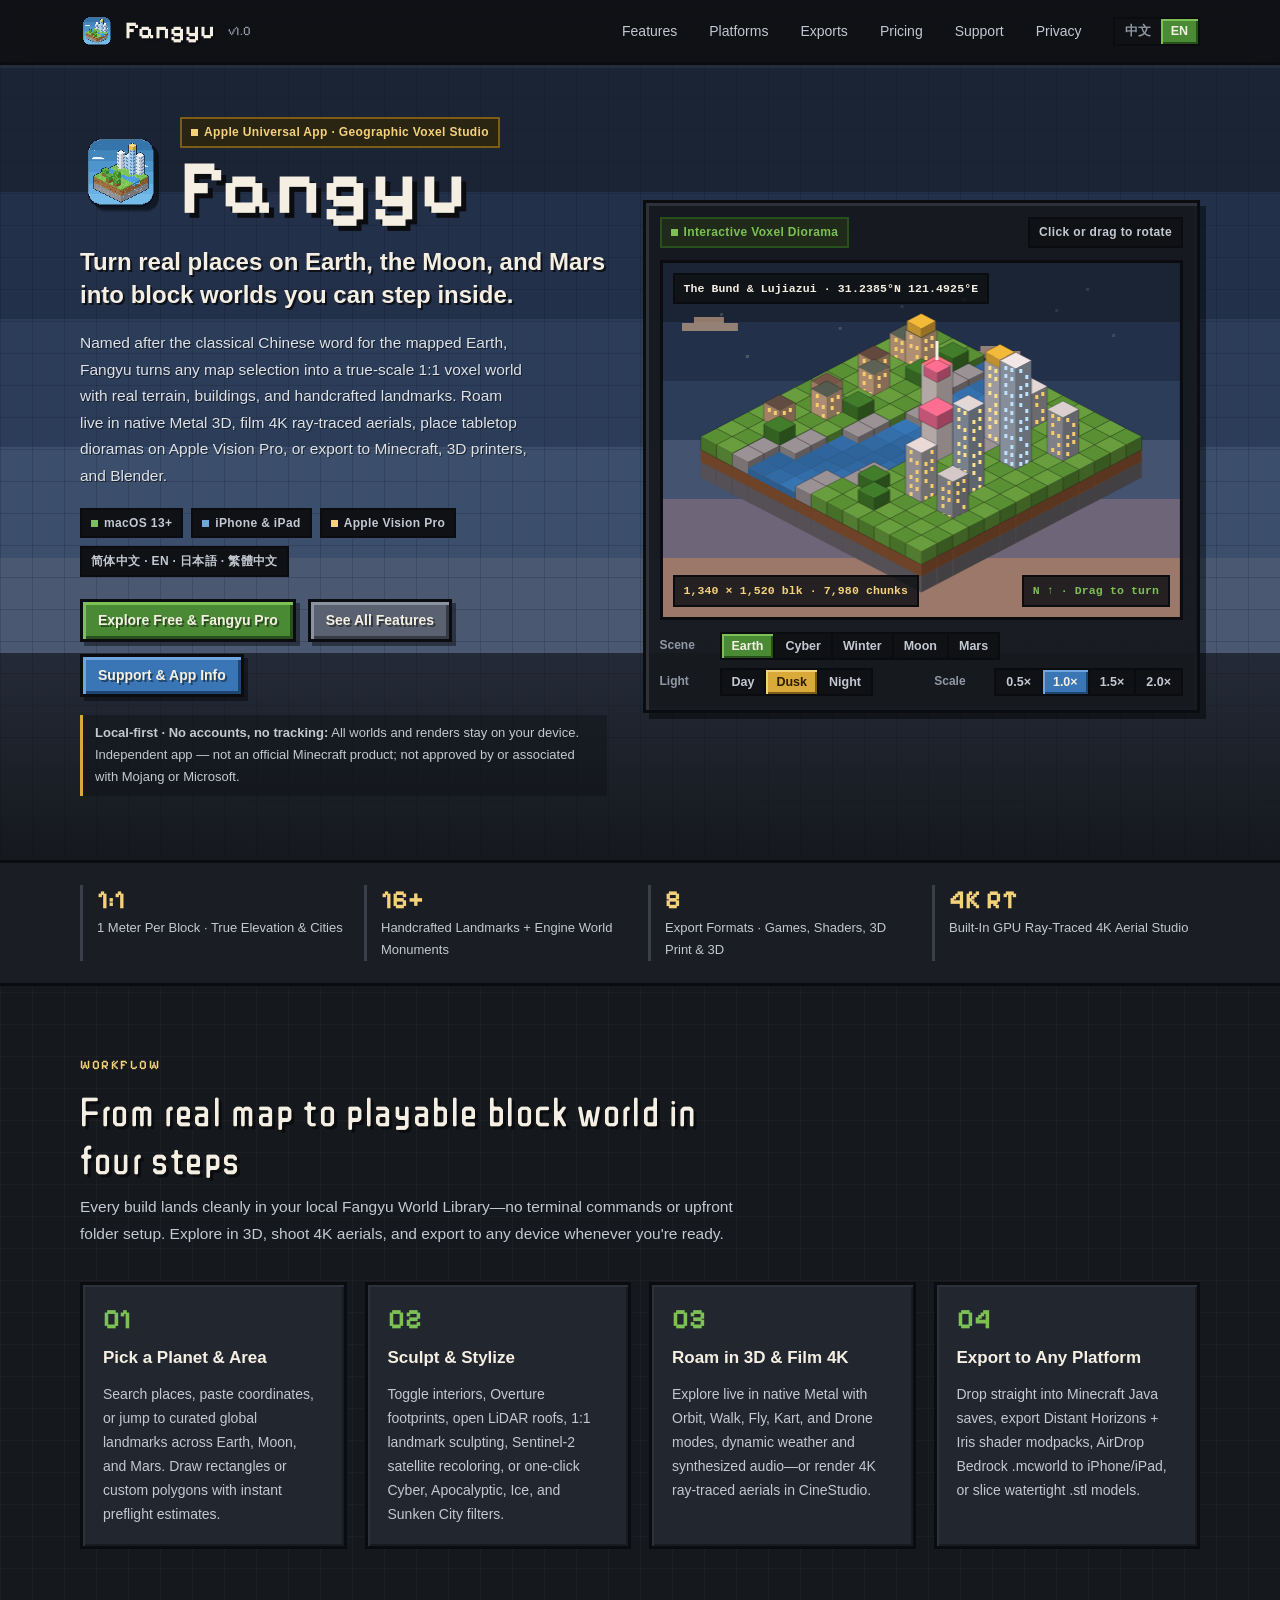
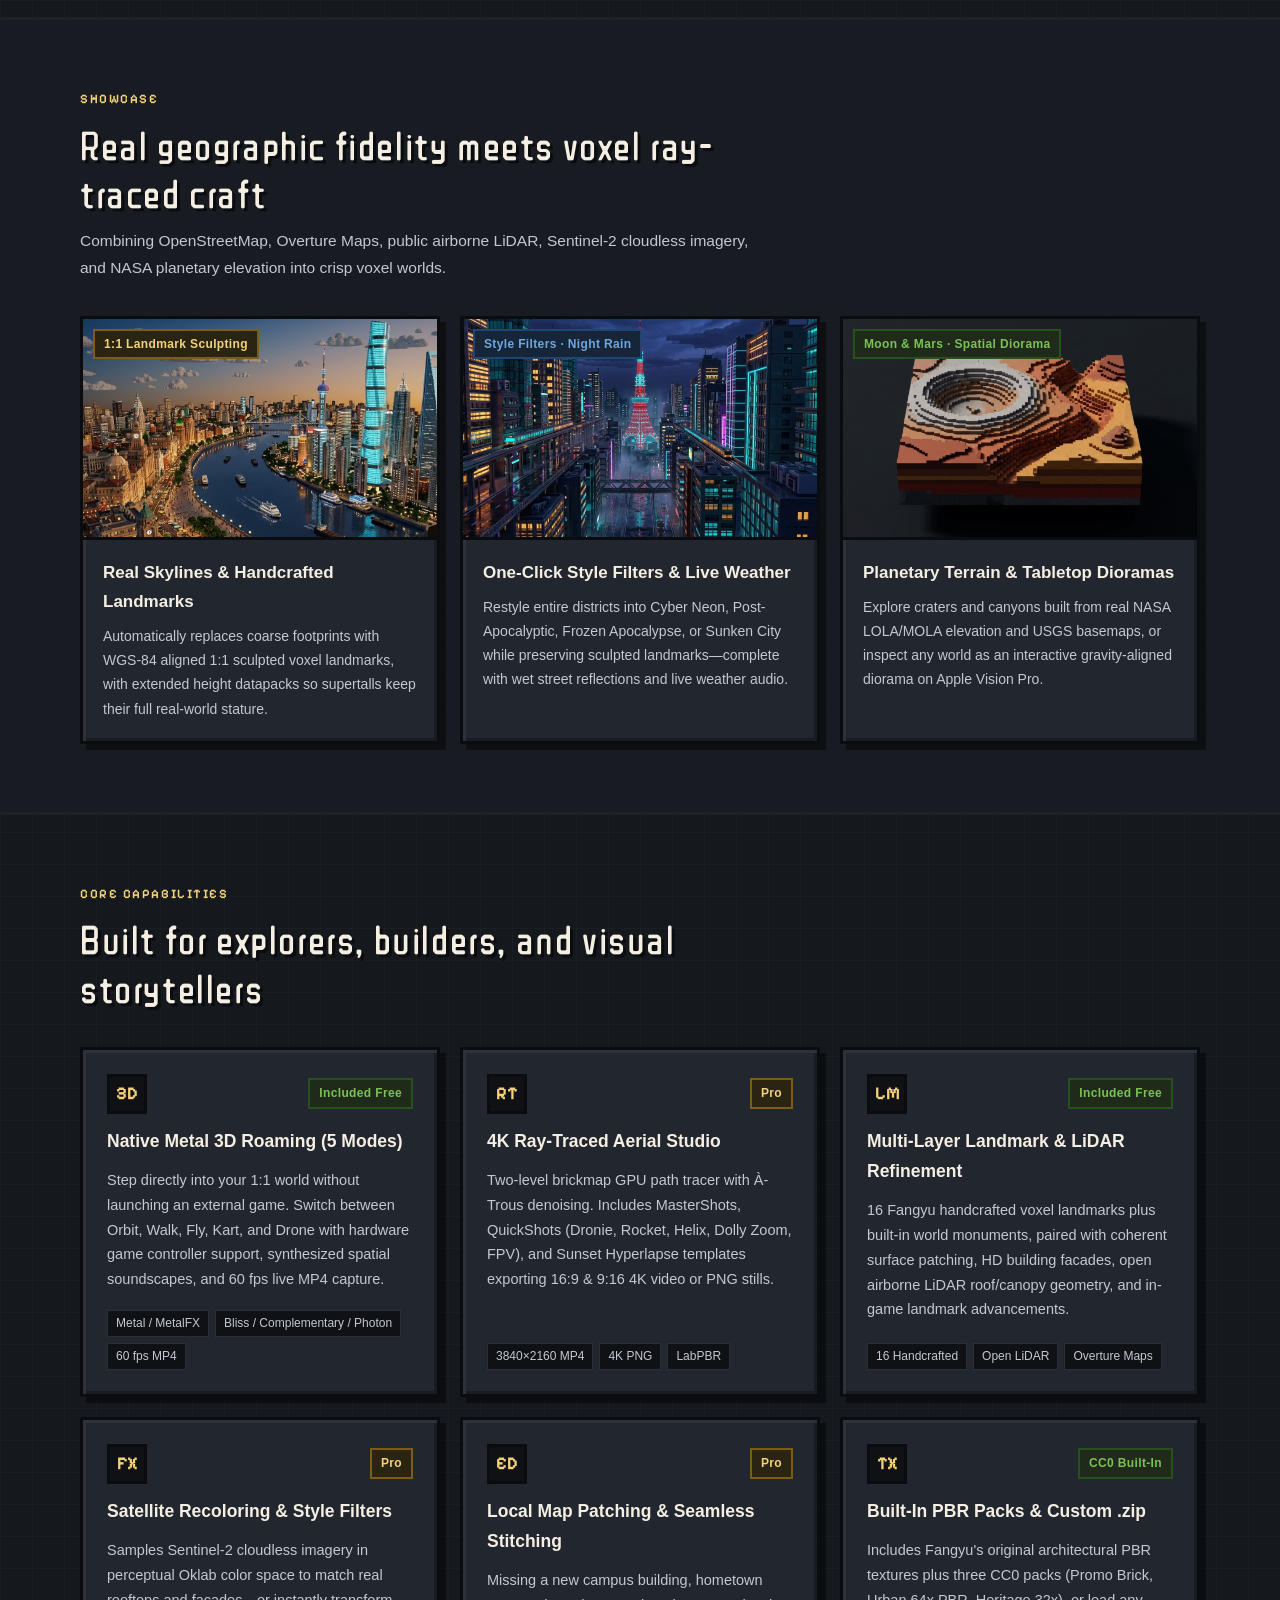
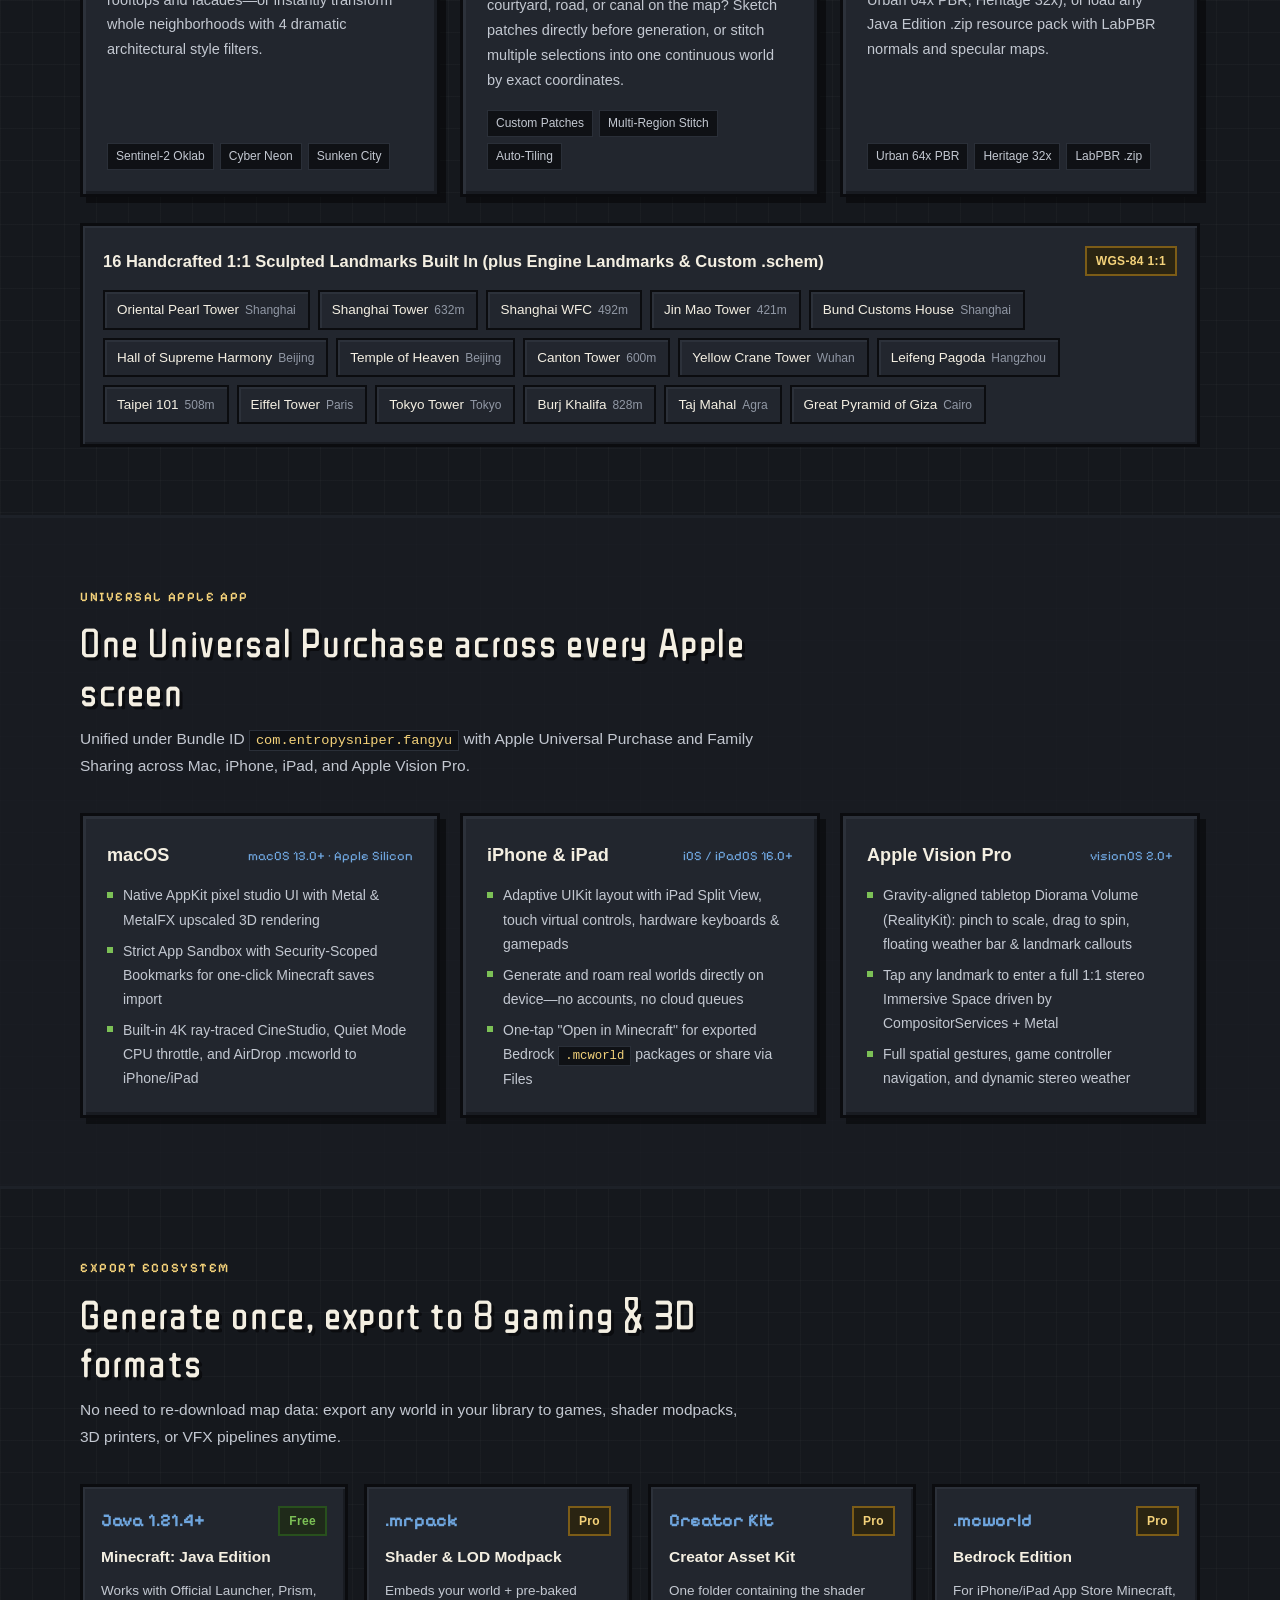
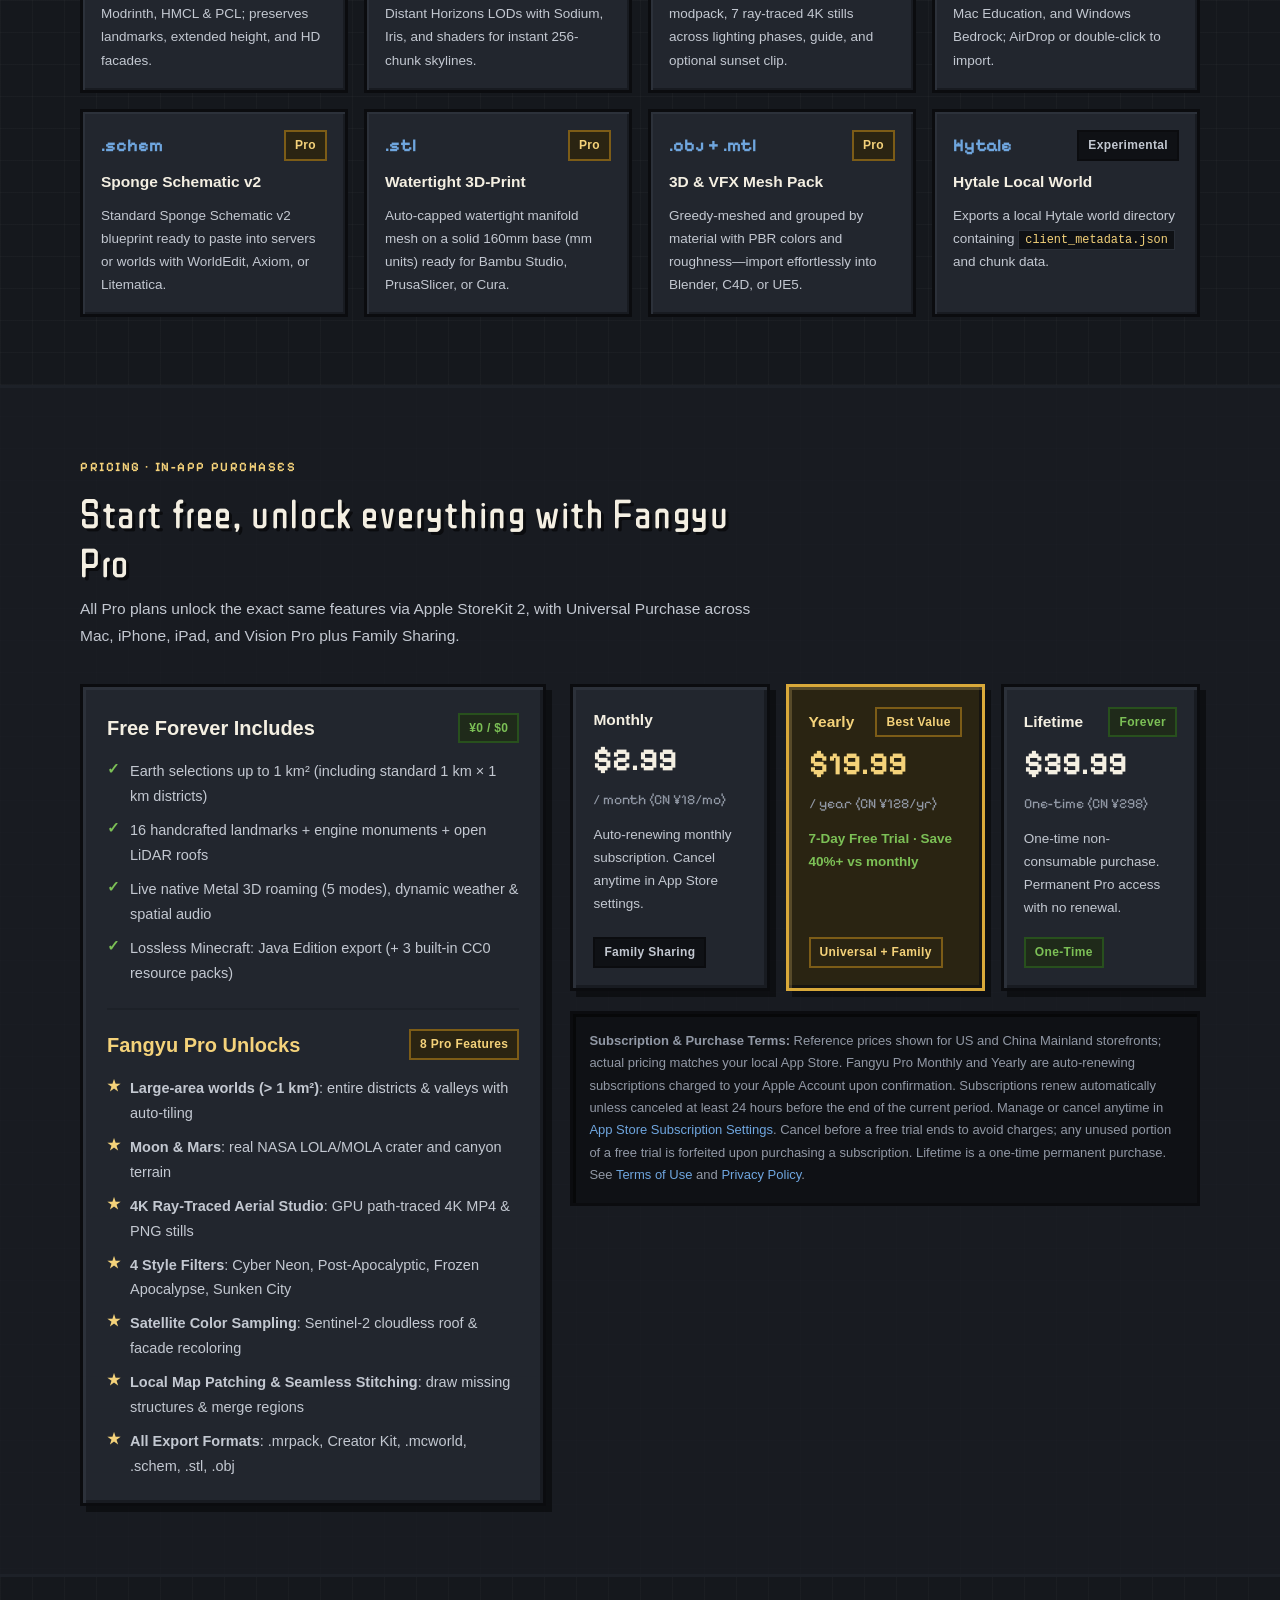
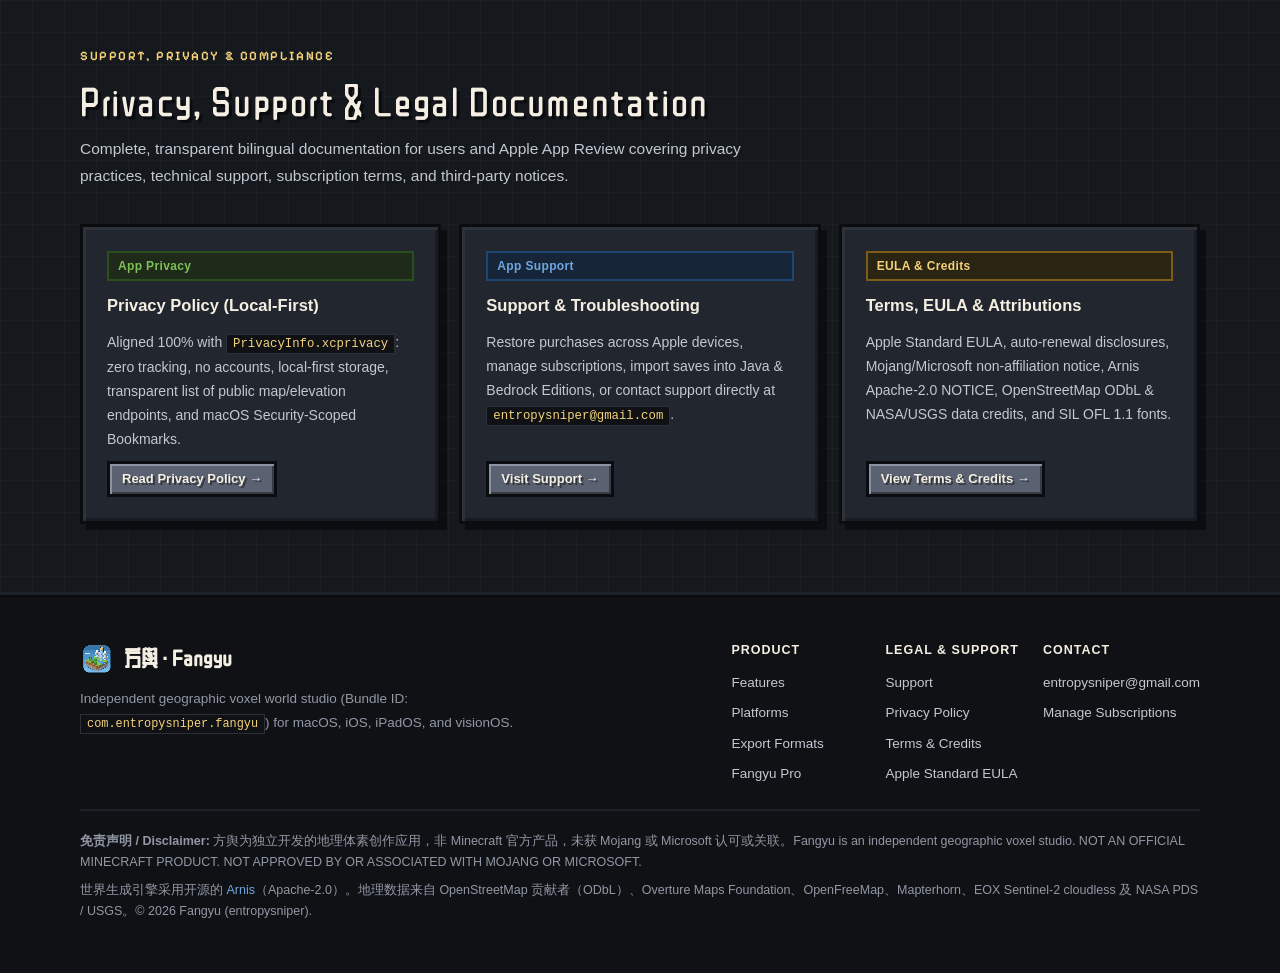
==== index.html @ dbdcccc5 "feat: add Fangyu GitHub Pages product homepage and App Store review pages" ====
<!doctype html>
<html lang="zh-Hans" data-lang="zh">
<head>
  <meta charset="utf-8" />
  <meta name="viewport" content="width=device-width, initial-scale=1, viewport-fit=cover" />
  <title>方舆 Fangyu — 把真实的地方，搭成方块世界 | Turn Real Places Into Block Worlds</title>
  <meta name="description" content="方舆（Fangyu）是一款运行在 macOS、iPhone、iPad 与 Apple Vision Pro 上的本地地理体素世界创作应用：在真实地图上圈定地球、月球或火星区域，一键生成 1:1 真实地形与地标精雕方块世界，支持实时 Metal 3D 漫游、4K 光追航拍与多格式导出。" />
  <meta name="theme-color" content="#15181D" />
  <meta property="og:type" content="website" />
  <meta property="og:title" content="方舆 Fangyu — 把真实的地方，搭成方块世界" />
  <meta property="og:description" content="在真实地图上圈一块地，生成可走进、可航拍、可多格式导出的 1:1 真实地理方块世界。原生支持 macOS、iOS、iPadOS 与 Apple Vision Pro。" />
  <meta property="og:image" content="./assets/showcase-bund.jpg" />
  <link rel="icon" type="image/png" href="./assets/favicon.png" />
  <link rel="apple-touch-icon" href="./assets/apple-touch-icon.png" />
  <link rel="preconnect" href="https://fonts.googleapis.com" />
  <link rel="preconnect" href="https://fonts.gstatic.com" crossorigin />
  <link href="https://fonts.googleapis.com/css2?family=Pixelify+Sans:wght@500;700&family=ZCOOL+QingKe+HuangYou&display=swap" rel="stylesheet" />
  <link rel="stylesheet" href="./assets/fangyu.css" />
  <script src="./assets/site.js"></script>
</head>
<body>

  <!-- Top Navigation -->
  <header class="site-nav">
    <div class="wrap nav-inner">
      <a class="brand" href="./index.html" aria-label="方舆 Fangyu Home">
        <img class="brand-icon" src="./assets/app-icon-256.png" alt="方舆 Fangyu App Icon" width="34" height="34" />
        <span class="brand-name" data-i18n="zh">方舆</span>
        <span class="brand-name hero-title-en" data-i18n="en">Fangyu</span>
        <span class="brand-sub">v1.0</span>
      </a>

      <nav class="nav-links" aria-label="Primary">
        <a href="#features"><span data-i18n="zh">核心特性</span><span data-i18n="en">Features</span></a>
        <a href="#platforms"><span data-i18n="zh">Apple 全生态</span><span data-i18n="en">Platforms</span></a>
        <a href="#exports"><span data-i18n="zh">导出生态</span><span data-i18n="en">Exports</span></a>
        <a href="#pricing"><span data-i18n="zh">方舆 Pro</span><span data-i18n="en">Pricing</span></a>
        <a href="./support.html"><span data-i18n="zh">技术支持</span><span data-i18n="en">Support</span></a>
        <a href="./privacy.html"><span data-i18n="zh">隐私政策</span><span data-i18n="en">Privacy</span></a>
      </nav>

      <div class="lang-switch" role="group" aria-label="Language">
        <button type="button" data-set-lang="zh" class="is-on" aria-pressed="true">中文</button>
        <button type="button" data-set-lang="en" aria-pressed="false">EN</button>
      </div>
    </div>
  </header>

  <main>
    <!-- Hero Section -->
    <section class="hero">
      <div class="wrap hero-grid">
        <div class="hero-copy">
          <div class="hero-brand-row">
            <img class="hero-app-icon" src="./assets/app-icon-256.png" alt="方舆 Fangyu 图标" width="82" height="82" />
            <div>
              <span class="px-badge px-badge-gold">
                <span class="dot" style="background: var(--gold-hi);"></span>
                <span data-i18n="zh">Apple Universal App · 地理体素创作工作台</span>
                <span data-i18n="en">Apple Universal App · Geographic Voxel Studio</span>
              </span>
              <h1 class="hero-title" data-i18n="zh">方舆</h1>
              <h1 class="hero-title hero-title-en" data-i18n="en">Fangyu</h1>
            </div>
          </div>

          <p class="hero-tagline" data-i18n="zh">把真实的地方，搭成可以走进去的方块世界。</p>
          <p class="hero-tagline" data-i18n="en">Turn real places on Earth, the Moon, and Mars into block worlds you can step inside.</p>

          <p class="hero-lede" data-i18n="zh">
            古人称大地为「方舆」，《禹迹图》计里画方、每方折地百里；方舆把这件事带进你的 Apple 设备——在真实地图上圈一块地，生成 1:1 真实地形、建筑与手工精修地标的方块世界，随时在 Metal 3D 场景中漫游、用 4K 光追工作台航拍，或导出至 Minecraft、3D 打印与 Blender。
          </p>
          <p class="hero-lede" data-i18n="en">
            Named after the classical Chinese word for the mapped Earth, Fangyu turns any map selection into a true-scale 1:1 voxel world with real terrain, buildings, and handcrafted landmarks. Roam live in native Metal 3D, film 4K ray-traced aerials, place tabletop dioramas on Apple Vision Pro, or export to Minecraft, 3D printers, and Blender.
          </p>

          <div class="hero-platforms">
            <span class="px-badge"><span class="dot" style="background: var(--grass-hi);"></span>macOS 13+</span>
            <span class="px-badge"><span class="dot" style="background: var(--water-hi);"></span>iPhone &amp; iPad</span>
            <span class="px-badge"><span class="dot" style="background: var(--gold-hi);"></span>Apple Vision Pro</span>
            <span class="px-badge">简体中文 · EN · 日本語 · 繁體中文</span>
          </div>

          <div class="hero-actions">
            <a class="px-btn px-btn-primary" href="#pricing">
              <span data-i18n="zh">查看免费版与方舆 Pro</span>
              <span data-i18n="en">Explore Free &amp; Fangyu Pro</span>
            </a>
            <a class="px-btn px-btn-stone" href="#features">
              <span data-i18n="zh">浏览全部能力</span>
              <span data-i18n="en">See All Features</span>
            </a>
            <a class="px-btn px-btn-water" href="./support.html">
              <span data-i18n="zh">支持与审核资料</span>
              <span data-i18n="en">Support &amp; App Info</span>
            </a>
          </div>

          <p class="hero-note" data-i18n="zh">
            <strong>本地优先 · 零账号零追踪：</strong>世界与渲染素材全部存储在你的设备本地。独立开发应用，非 Minecraft 官方产品，未获 Mojang 或 Microsoft 认可或关联。
          </p>
          <p class="hero-note" data-i18n="en">
            <strong>Local-first · No accounts, no tracking:</strong> All worlds and renders stay on your device. Independent app — not an official Minecraft product; not approved by or associated with Mojang or Microsoft.
          </p>
        </div>

        <!-- Interactive Voxel Diorama -->
        <div class="px-panel diorama-shell" aria-label="Interactive Voxel Diorama Preview">
          <div class="diorama-top">
            <span class="px-badge px-badge-green">
              <span class="dot" style="background: var(--grass-hi);"></span>
              <span data-i18n="zh">实时交互沙盘示意</span>
              <span data-i18n="en">Interactive Voxel Diorama</span>
            </span>
            <span class="px-badge" data-i18n="zh">点击或拖拽旋转视角</span>
            <span class="px-badge" data-i18n="en">Click or drag to rotate</span>
          </div>

          <div class="diorama-canvas-wrap">
            <canvas id="fy-diorama" role="img" aria-label="Interactive isometric voxel diorama of Shanghai Bund and Lujiazui, Moon crater, and Mars canyon"></canvas>
            <div class="diorama-hud-tl" id="diorama-place">上海外滩 — 陆家嘴 · 31.2385°N 121.4925°E</div>
            <div class="diorama-hud-bl" id="diorama-stats">1,340 × 1,520 格 · 7,960 区块</div>
            <div class="diorama-hud-br" id="diorama-angle">N ↑ · 拖拽旋转</div>
          </div>

          <div class="diorama-controls">
            <div class="seg-row">
              <span class="seg-label"><span data-i18n="zh">场景</span><span data-i18n="en">Scene</span></span>
              <div class="seg-group" role="group" aria-label="Scene selector">
                <button type="button" class="seg-btn is-on" data-scene="earth"><span data-i18n="zh">外滩实景</span><span data-i18n="en">Earth</span></button>
                <button type="button" class="seg-btn" data-scene="cyber"><span data-i18n="zh">赛博霓虹</span><span data-i18n="en">Cyber</span></button>
                <button type="button" class="seg-btn" data-scene="winter"><span data-i18n="zh">深冬雪景</span><span data-i18n="en">Winter</span></button>
                <button type="button" class="seg-btn" data-scene="moon"><span data-i18n="zh">月球</span><span data-i18n="en">Moon</span></button>
                <button type="button" class="seg-btn" data-scene="mars"><span data-i18n="zh">火星</span><span data-i18n="en">Mars</span></button>
              </div>
            </div>
            <div class="seg-row">
              <span class="seg-label"><span data-i18n="zh">时段</span><span data-i18n="en">Light</span></span>
              <div class="seg-group" role="group" aria-label="Time of day">
                <button type="button" class="seg-btn" data-light="day"><span data-i18n="zh">白昼</span><span data-i18n="en">Day</span></button>
                <button type="button" class="seg-btn is-on-gold" data-light="dusk"><span data-i18n="zh">黄昏</span><span data-i18n="en">Dusk</span></button>
                <button type="button" class="seg-btn" data-light="night"><span data-i18n="zh">夜色</span><span data-i18n="en">Night</span></button>
              </div>
              <span class="seg-label" style="margin-left: auto;"><span data-i18n="zh">比例</span><span data-i18n="en">Scale</span></span>
              <div class="seg-group" role="group" aria-label="Scale selector">
                <button type="button" class="seg-btn" data-scale="0.5">0.5×</button>
                <button type="button" class="seg-btn is-on-water" data-scale="1">1.0×</button>
                <button type="button" class="seg-btn" data-scale="1.5">1.5×</button>
                <button type="button" class="seg-btn" data-scale="2">2.0×</button>
              </div>
            </div>
          </div>
        </div>
      </div>
    </section>

    <!-- Key Numbers Strip -->
    <section class="stats-strip" aria-label="Key capabilities">
      <div class="wrap stats-grid">
        <div class="stat-item">
          <div class="stat-num">1:1</div>
          <div class="stat-label" data-i18n="zh">每格折地 1 米 · 真实高程与城市街景</div>
          <div class="stat-label" data-i18n="en">1 Meter Per Block · True Elevation &amp; Cities</div>
        </div>
        <div class="stat-item">
          <div class="stat-num">16+</div>
          <div class="stat-label" data-i18n="zh">方舆手工精修地标 + 引擎内置全球名胜</div>
          <div class="stat-label" data-i18n="en">Handcrafted Landmarks + Engine World Monuments</div>
        </div>
        <div class="stat-item">
          <div class="stat-num">8</div>
          <div class="stat-label" data-i18n="zh">生态导出格式 · 游戏 / 光影 / 3D 打印 / Blender</div>
          <div class="stat-label" data-i18n="en">Export Formats · Games, Shaders, 3D Print &amp; 3D</div>
        </div>
        <div class="stat-item">
          <div class="stat-num">4K RT</div>
          <div class="stat-label" data-i18n="zh">内置 GPU 硬件光追航拍工作台与视频直出</div>
          <div class="stat-label" data-i18n="en">Built-In GPU Ray-Traced 4K Aerial Studio</div>
        </div>
      </div>
    </section>

    <!-- 4-Step Workflow -->
    <section class="sec">
      <div class="wrap">
        <div class="sec-head">
          <span class="sec-eyebrow">WORKFLOW</span>
          <h2 class="sec-title" data-i18n="zh">从地图到可漫游的方块世界，只需四步</h2>
          <h2 class="sec-title" data-i18n="en">From real map to playable block world in four steps</h2>
          <p class="sec-desc" data-i18n="zh">先存入应用本地「方舆世界库」，无需提前折腾目录或挑选平台格式——随时打开 3D 漫游、拍摄 4K 航拍，再按需导出。</p>
          <p class="sec-desc" data-i18n="en">Every build lands cleanly in your local Fangyu World Library—no terminal commands or upfront folder setup. Explore in 3D, shoot 4K aerials, and export to any device whenever you're ready.</p>
        </div>

        <ol class="steps-grid">
          <li class="px-panel-flat step-card">
            <span class="step-num">01</span>
            <h3 data-i18n="zh">选星球与圈定范围</h3>
            <h3 data-i18n="en">Pick a Planet &amp; Area</h3>
            <p data-i18n="zh">在地球、月球或火星地图上搜索地名、粘贴经纬度，或一键直达全球地标预置；支持矩形与任意多边形选区，实时预检区块数与磁盘空间。</p>
            <p data-i18n="en">Search places, paste coordinates, or jump to curated global landmarks across Earth, Moon, and Mars. Draw rectangles or custom polygons with instant preflight estimates.</p>
          </li>
          <li class="px-panel-flat step-card">
            <span class="step-num">02</span>
            <h3 data-i18n="zh">精修地标与风格滤镜</h3>
            <h3 data-i18n="en">Sculpt &amp; Stylize</h3>
            <p data-i18n="zh">按需开启建筑内部、Overture 建筑补全、开放激光点云屋顶、1:1 手工地标精雕、色块连贯，或套用赛博霓虹、末日废土、冰雪与水淹滤镜。</p>
            <p data-i18n="en">Toggle interiors, Overture footprints, open LiDAR roofs, 1:1 landmark sculpting, Sentinel-2 satellite recoloring, or one-click Cyber, Apocalyptic, Ice, and Sunken City filters.</p>
          </li>
          <li class="px-panel-flat step-card">
            <span class="step-num">03</span>
            <h3 data-i18n="zh">实时 3D 漫游与 4K 航拍</h3>
            <h3 data-i18n="en">Roam in 3D &amp; Film 4K</h3>
            <p data-i18n="zh">在原生 Metal 渲染器中切换轨道、步行、飞行、卡丁车与无人机五种视角，实时调节天气、时段与环境声；或进入 4K 光追工作台输出航拍成片。</p>
            <p data-i18n="en">Explore live in native Metal with Orbit, Walk, Fly, Kart, and Drone modes, dynamic weather and synthesized audio—or render 4K ray-traced aerials in CineStudio.</p>
          </li>
          <li class="px-panel-flat step-card">
            <span class="step-num">04</span>
            <h3 data-i18n="zh">一键导出至任意生态</h3>
            <h3 data-i18n="en">Export to Any Platform</h3>
            <p data-i18n="zh">一键导入 Mac Java 版存档目录、打包 Distant Horizons 光影整合包、隔空投送基岩版 .mcworld 到 iPad/iPhone，或生成 3D 打印 .stl 与 Blender .obj。</p>
            <p data-i18n="en">Drop straight into Minecraft Java saves, export Distant Horizons + Iris shader modpacks, AirDrop Bedrock .mcworld to iPhone/iPad, or slice watertight .stl models.</p>
          </li>
        </ol>
      </div>
    </section>

    <!-- Visual Showcase Gallery -->
    <section class="sec sec-alt">
      <div class="wrap">
        <div class="sec-head">
          <span class="sec-eyebrow">SHOWCASE</span>
          <h2 class="sec-title" data-i18n="zh">真实地理数据与体素光追美学</h2>
          <h2 class="sec-title" data-i18n="en">Real geographic fidelity meets voxel ray-traced craft</h2>
          <p class="sec-desc" data-i18n="zh">融合 OpenStreetMap、Overture Maps、开放航拍 LiDAR、Sentinel-2 无云卫星影像与 NASA 行星高程，打造既忠于真实坐标又充满方块魅力的世界。</p>
          <p class="sec-desc" data-i18n="en">Combining OpenStreetMap, Overture Maps, public airborne LiDAR, Sentinel-2 cloudless imagery, and NASA planetary elevation into crisp voxel worlds.</p>
        </div>

        <div class="gallery-grid">
          <article class="px-panel gallery-card">
            <div class="gallery-img-wrap">
              <img src="./assets/showcase-bund.jpg" alt="黄金时刻城市滨江天际线体素光追效果示意" loading="lazy" width="1280" height="800" />
              <span class="px-badge px-badge-gold gallery-tag"><span data-i18n="zh">1:1 地标精雕 · 黄昏光追</span><span data-i18n="en">1:1 Landmark Sculpting</span></span>
            </div>
            <div class="gallery-body">
              <h3 data-i18n="zh">实景城市与标杆地标 1:1 精修</h3>
              <h3 data-i18n="en">Real Skylines &amp; Handcrafted Landmarks</h3>
              <p data-i18n="zh">自动识别选区内的经典地标建筑，按真实 WGS-84 坐标与标高压入精细体素模型；支持突破原版高度限制，让 632 米上海中心与 828 米哈利法塔保持完整比例。</p>
              <p data-i18n="en">Automatically replaces coarse footprints with WGS-84 aligned 1:1 sculpted voxel landmarks, with extended height datapacks so supertalls keep their full real-world stature.</p>
            </div>
          </article>

          <article class="px-panel gallery-card">
            <div class="gallery-img-wrap">
              <img src="./assets/showcase-cyber.jpg" alt="雨夜赛博霓虹风格滤镜体素都市效果示意" loading="lazy" width="1280" height="800" />
              <span class="px-badge px-badge-water gallery-tag"><span data-i18n="zh">风格滤镜 · 动态雨夜</span><span data-i18n="en">Style Filters · Night Rain</span></span>
            </div>
            <div class="gallery-body">
              <h3 data-i18n="zh">四大一键风格滤镜与实时天气</h3>
              <h3 data-i18n="en">One-Click Style Filters &amp; Live Weather</h3>
              <p data-i18n="zh">将整座真实城市一键重塑为赛博霓虹、末日废土、冰雪末日或水淹之城，同时保留精修地标轮廓；搭配湿润路面反光、动态云层、玻璃幕墙反射与实时雨雪声场。</p>
              <p data-i18n="en">Restyle entire districts into Cyber Neon, Post-Apocalyptic, Frozen Apocalypse, or Sunken City while preserving sculpted landmarks—complete with wet street reflections and live weather audio.</p>
            </div>
          </article>

          <article class="px-panel gallery-card">
            <div class="gallery-img-wrap">
              <img src="./assets/showcase-planets.jpg" alt="月球环形山与火星峡谷立体体素微缩沙盘效果示意" loading="lazy" width="1280" height="800" />
              <span class="px-badge px-badge-green gallery-tag"><span data-i18n="zh">月球与火星 · 空间微缩沙盘</span><span data-i18n="en">Moon &amp; Mars · Spatial Diorama</span></span>
            </div>
            <div class="gallery-body">
              <h3 data-i18n="zh">跨星球地貌与 Vision Pro 桌面沙盘</h3>
              <h3 data-i18n="en">Planetary Terrain &amp; Tabletop Dioramas</h3>
              <p data-i18n="zh">接入 NASA LOLA / MOLA 真实遥感高程与 USGS 行星底图，在地球之外探索月球环形山与火星水手峡谷，更可在 Apple Vision Pro 桌面上以微缩沙盘近距离把玩。</p>
              <p data-i18n="en">Explore craters and canyons built from real NASA LOLA/MOLA elevation and USGS basemaps, or inspect any world as an interactive gravity-aligned diorama on Apple Vision Pro.</p>
            </div>
          </article>
        </div>
      </div>
    </section>

    <!-- Core Features Bento -->
    <section class="sec" id="features">
      <div class="wrap">
        <div class="sec-head">
          <span class="sec-eyebrow">CORE CAPABILITIES</span>
          <h2 class="sec-title" data-i18n="zh">为探索者、建造者与视频创作者打造</h2>
          <h2 class="sec-title" data-i18n="en">Built for explorers, builders, and visual storytellers</h2>
        </div>

        <div class="features-grid">
          <div class="px-panel feat-card">
            <div class="feat-head">
              <div class="feat-icon">3D</div>
              <span class="px-badge px-badge-green"><span data-i18n="zh">免费包含</span><span data-i18n="en">Included Free</span></span>
            </div>
            <h3 data-i18n="zh">原生 Metal 实时漫游与五种视角</h3>
            <h3 data-i18n="en">Native Metal 3D Roaming (5 Modes)</h3>
            <p data-i18n="zh">无需启动任何外部游戏即可在 1:1 方块世界中流畅漫游。支持轨道俯瞰、街头步行、自由飞行、卡丁车漂移与平滑无人机五种操控模式，支持外接游戏手柄、出生点定位、实时合成环境音效与 60 fps 实况 MP4 录制。</p>
            <p data-i18n="en">Step directly into your 1:1 world without launching an external game. Switch between Orbit, Walk, Fly, Kart, and Drone with hardware game controller support, synthesized spatial soundscapes, and 60 fps live MP4 capture.</p>
            <div class="feat-tags">
              <span>Metal / MetalFX</span><span>Bliss / Complementary / Photon</span><span>60 fps MP4</span>
            </div>
          </div>

          <div class="px-panel feat-card">
            <div class="feat-head">
              <div class="feat-icon">RT</div>
              <span class="px-badge px-badge-gold">Pro</span>
            </div>
            <h3 data-i18n="zh">4K 光追航拍工作台（CineStudio）</h3>
            <h3 data-i18n="en">4K Ray-Traced Aerial Studio</h3>
            <p data-i18n="zh">内置双级 Brickmap GPU 硬件路径追踪渲染器与 À-Trous 降噪。提供大师镜头（多段自动剪辑）、一键短片（渐远、冲天、螺旋、彗星、希区柯克变焦、FPV）与日落延时模板，直出 16:9 / 9:16 4K 视频与 4K 壁纸。</p>
            <p data-i18n="en">Two-level brickmap GPU path tracer with À-Trous denoising. Includes MasterShots, QuickShots (Dronie, Rocket, Helix, Dolly Zoom, FPV), and Sunset Hyperlapse templates exporting 16:9 &amp; 9:16 4K video or PNG stills.</p>
            <div class="feat-tags">
              <span>3840×2160 MP4</span><span>4K PNG</span><span>LabPBR</span>
            </div>
          </div>

          <div class="px-panel feat-card">
            <div class="feat-head">
              <div class="feat-icon">LM</div>
              <span class="px-badge px-badge-green"><span data-i18n="zh">免费包含</span><span data-i18n="en">Included Free</span></span>
            </div>
            <h3 data-i18n="zh">三层地标精雕与 LiDAR 屋顶精修</h3>
            <h3 data-i18n="en">Multi-Layer Landmark &amp; LiDAR Refinement</h3>
            <p data-i18n="zh">内置 16 座方舆手工精雕地标与数十座引擎地标，自动识别选区并无缝替换粗糙体块；支持色块连贯去噪、Java 版高清立面、开放航拍 LiDAR 屋顶与树冠精修（覆盖美/法/德/荷/瑞等地区）以及地标探索成就。</p>
            <p data-i18n="en">16 Fangyu handcrafted voxel landmarks plus built-in world monuments, paired with coherent surface patching, HD building facades, open airborne LiDAR roof/canopy geometry, and in-game landmark advancements.</p>
            <div class="feat-tags">
              <span>16 Handcrafted</span><span>Open LiDAR</span><span>Overture Maps</span>
            </div>
          </div>

          <div class="px-panel feat-card">
            <div class="feat-head">
              <div class="feat-icon">FX</div>
              <span class="px-badge px-badge-gold">Pro</span>
            </div>
            <h3 data-i18n="zh">卫星实景取色 &amp; 四大风格滤镜</h3>
            <h3 data-i18n="en">Satellite Recoloring &amp; Style Filters</h3>
            <p data-i18n="zh">调用 Sentinel-2 无云 10 米分辨率卫星影像，在 Oklab 感知色彩空间中为每栋建筑的屋顶与外墙还原真实色彩；亦可一键切换赛博霓虹、末日废土、冰雪末日、水淹之城四种主题风格。</p>
            <p data-i18n="en">Samples Sentinel-2 cloudless imagery in perceptual Oklab color space to match real rooftops and facades—or instantly transform whole neighborhoods with 4 dramatic architectural style filters.</p>
            <div class="feat-tags">
              <span>Sentinel-2 Oklab</span><span>Cyber Neon</span><span>Sunken City</span>
            </div>
          </div>

          <div class="px-panel feat-card">
            <div class="feat-head">
              <div class="feat-icon">ED</div>
              <span class="px-badge px-badge-gold">Pro</span>
            </div>
            <h3 data-i18n="zh">局部补绘 &amp; 跨区域无缝拼接</h3>
            <h3 data-i18n="en">Local Map Patching &amp; Seamless Stitching</h3>
            <p data-i18n="zh">地图上缺少校园新楼、老家院落、道路或河道？在选址地图上直接手绘补齐，随世界一起生成。还能将不同时间生成的多块选区按精确经纬度无缝拼接进同一座超大世界。</p>
            <p data-i18n="en">Missing a new campus building, hometown courtyard, road, or canal on the map? Sketch patches directly before generation, or stitch multiple selections into one continuous world by exact coordinates.</p>
            <div class="feat-tags">
              <span>Custom Patches</span><span>Multi-Region Stitch</span><span>Auto-Tiling</span>
            </div>
          </div>

          <div class="px-panel feat-card">
            <div class="feat-head">
              <div class="feat-icon">TX</div>
              <span class="px-badge px-badge-green"><span data-i18n="zh">CC0 免费商用</span><span data-i18n="en">CC0 Built-In</span></span>
            </div>
            <h3 data-i18n="zh">内置建筑材质包 &amp; 本地 .zip 加载</h3>
            <h3 data-i18n="en">Built-In PBR Packs &amp; Custom .zip</h3>
            <p data-i18n="zh">自带方舆原创 64×64 建筑体素材质与三套免费可商用 CC0 风格包（积木风、都市 64x PBR、古建 32x），并支持导入任意 Java 版资源包 .zip（含 LabPBR 法线与高光贴图），同步用于 3D 预览、4K 光追与整合包导出。</p>
            <p data-i18n="en">Includes Fangyu's original architectural PBR textures plus three CC0 packs (Promo Brick, Urban 64x PBR, Heritage 32x), or load any Java Edition .zip resource pack with LabPBR normals and specular maps.</p>
            <div class="feat-tags">
              <span>Urban 64x PBR</span><span>Heritage 32x</span><span>LabPBR .zip</span>
            </div>
          </div>
        </div>

        <!-- Built-in 16 Sculpted Landmarks Showcase -->
        <div class="px-panel-flat" style="margin-top: 26px;">
          <div style="display: flex; align-items: center; justify-content: space-between; flex-wrap: wrap; gap: 10px; margin-bottom: 14px;">
            <h3 style="font-size: 16.5px;">
              <span data-i18n="zh">方舆内置 16 座 1:1 手工体素精雕地标（持续扩展，并支持自定义 .schem 挂载）</span>
              <span data-i18n="en">16 Handcrafted 1:1 Sculpted Landmarks Built In (plus Engine Landmarks &amp; Custom .schem)</span>
            </h3>
            <span class="px-badge px-badge-gold">WGS-84 1:1</span>
          </div>
          <div class="landmark-wall">
            <span class="landmark-chip"><span data-i18n="zh">东方明珠塔</span><span data-i18n="en">Oriental Pearl Tower</span><small>Shanghai</small></span>
            <span class="landmark-chip"><span data-i18n="zh">上海中心大厦</span><span data-i18n="en">Shanghai Tower</span><small>632m</small></span>
            <span class="landmark-chip"><span data-i18n="zh">上海环球金融中心</span><span data-i18n="en">Shanghai WFC</span><small>492m</small></span>
            <span class="landmark-chip"><span data-i18n="zh">金茂大厦</span><span data-i18n="en">Jin Mao Tower</span><small>421m</small></span>
            <span class="landmark-chip"><span data-i18n="zh">外滩海关大楼</span><span data-i18n="en">Bund Customs House</span><small>Shanghai</small></span>
            <span class="landmark-chip"><span data-i18n="zh">故宫太和殿</span><span data-i18n="en">Hall of Supreme Harmony</span><small>Beijing</small></span>
            <span class="landmark-chip"><span data-i18n="zh">天坛祈年殿</span><span data-i18n="en">Temple of Heaven</span><small>Beijing</small></span>
            <span class="landmark-chip"><span data-i18n="zh">广州塔</span><span data-i18n="en">Canton Tower</span><small>600m</small></span>
            <span class="landmark-chip"><span data-i18n="zh">黄鹤楼</span><span data-i18n="en">Yellow Crane Tower</span><small>Wuhan</small></span>
            <span class="landmark-chip"><span data-i18n="zh">西湖雷峰塔</span><span data-i18n="en">Leifeng Pagoda</span><small>Hangzhou</small></span>
            <span class="landmark-chip"><span data-i18n="zh">台北 101</span><span data-i18n="en">Taipei 101</span><small>508m</small></span>
            <span class="landmark-chip"><span data-i18n="zh">埃菲尔铁塔</span><span data-i18n="en">Eiffel Tower</span><small>Paris</small></span>
            <span class="landmark-chip"><span data-i18n="zh">东京塔</span><span data-i18n="en">Tokyo Tower</span><small>Tokyo</small></span>
            <span class="landmark-chip"><span data-i18n="zh">哈利法塔</span><span data-i18n="en">Burj Khalifa</span><small>828m</small></span>
            <span class="landmark-chip"><span data-i18n="zh">泰姬陵</span><span data-i18n="en">Taj Mahal</span><small>Agra</small></span>
            <span class="landmark-chip"><span data-i18n="zh">吉萨胡夫金字塔</span><span data-i18n="en">Great Pyramid of Giza</span><small>Cairo</small></span>
          </div>
        </div>
      </div>
    </section>

    <!-- Apple Ecosystem Section -->
    <section class="sec sec-alt" id="platforms">
      <div class="wrap">
        <div class="sec-head">
          <span class="sec-eyebrow">UNIVERSAL APPLE APP</span>
          <h2 class="sec-title" data-i18n="zh">一个应用，原生适配四大 Apple 平台</h2>
          <h2 class="sec-title" data-i18n="en">One Universal Purchase across every Apple screen</h2>
          <p class="sec-desc" data-i18n="zh">共享同一 Bundle ID（<code>com.entropysniper.fangyu</code>），支持 Apple Universal Purchase 与家人共享：在任一设备解锁方舆 Pro，名下所有 Apple 设备同步生效。</p>
          <p class="sec-desc" data-i18n="en">Unified under Bundle ID <code>com.entropysniper.fangyu</code> with Apple Universal Purchase and Family Sharing across Mac, iPhone, iPad, and Apple Vision Pro.</p>
        </div>

        <div class="platforms-grid">
          <div class="px-panel plat-card">
            <div style="display: flex; justify-content: space-between; align-items: center;">
              <h3>macOS</h3>
              <span class="plat-req">macOS 13.0+ · Apple Silicon</span>
            </div>
            <ul class="plat-list">
              <li data-i18n="zh">原生 AppKit「方舆像素」界面与 Metal / MetalFX 实时 3D 渲染</li>
              <li data-i18n="en">Native AppKit pixel studio UI with Metal &amp; MetalFX upscaled 3D rendering</li>
              <li data-i18n="zh">严格遵循 App Sandbox，首次授权 Minecraft <code>saves</code> 目录后以安全书签永久记住</li>
              <li data-i18n="en">Strict App Sandbox with Security-Scoped Bookmarks for one-click Minecraft saves import</li>
              <li data-i18n="zh">内置硬件光追 4K 航拍工作台，支持安静模式限制核心占用与 Dock 进度指示</li>
              <li data-i18n="en">Built-in 4K ray-traced CineStudio, Quiet Mode CPU throttle, and AirDrop .mcworld to iPhone/iPad</li>
            </ul>
          </div>

          <div class="px-panel plat-card">
            <div style="display: flex; justify-content: space-between; align-items: center;">
              <h3>iPhone &amp; iPad</h3>
              <span class="plat-req">iOS / iPadOS 16.0+</span>
            </div>
            <ul class="plat-list">
              <li data-i18n="zh">自适应 UIKit 界面，支持 iPad 分屏视图、触控双摇杆、外接键盘与游戏手柄</li>
              <li data-i18n="en">Adaptive UIKit layout with iPad Split View, touch virtual controls, hardware keyboards &amp; gamepads</li>
              <li data-i18n="zh">手机与平板本地直接选区、生成与 3D 漫游，无需云端排队或账号登录</li>
              <li data-i18n="en">Generate and roam real worlds directly on device—no accounts, no cloud queues</li>
              <li data-i18n="zh">导出基岩版 <code>.mcworld</code> 后可直接点选「在 Minecraft 中打开」一键导入游玩</li>
              <li data-i18n="en">One-tap "Open in Minecraft" for exported Bedrock <code>.mcworld</code> packages or share via Files</li>
            </ul>
          </div>

          <div class="px-panel plat-card">
            <div style="display: flex; justify-content: space-between; align-items: center;">
              <h3>Apple Vision Pro</h3>
              <span class="plat-req">visionOS 2.0+</span>
            </div>
            <ul class="plat-list">
              <li data-i18n="zh">桌面立体微缩沙盘（RealityKit Volumetric Volume）：捏合缩放、拖拽旋转、悬浮天气条与地标标牌</li>
              <li data-i18n="en">Gravity-aligned tabletop Diorama Volume (RealityKit): pinch to scale, drag to spin, floating weather bar &amp; landmark callouts</li>
              <li data-i18n="zh">点击地标即可「踏入世界」，在 CompositorServices 全沉浸式双目立体空间中 1:1 漫游真实城市</li>
              <li data-i18n="en">Tap any landmark to enter a full 1:1 stereo Immersive Space driven by CompositorServices + Metal</li>
              <li data-i18n="zh">完整空间手势、游戏手柄导航与实时动态天气立体渲染</li>
              <li data-i18n="en">Full spatial gestures, game controller navigation, and dynamic stereo weather</li>
            </ul>
          </div>
        </div>
      </div>
    </section>

    <!-- 8 Export Formats -->
    <section class="sec" id="exports">
      <div class="wrap">
        <div class="sec-head">
          <span class="sec-eyebrow">EXPORT ECOSYSTEM</span>
          <h2 class="sec-title" data-i18n="zh">一次生成，导出 8 种游戏与创作格式</h2>
          <h2 class="sec-title" data-i18n="en">Generate once, export to 8 gaming &amp; 3D formats</h2>
          <p class="sec-desc" data-i18n="zh">无需重复框选下载：世界保存在本地世界库后，随时按目标设备、建筑服务器、3D 打印机或三维软件导出。</p>
          <p class="sec-desc" data-i18n="en">No need to re-download map data: export any world in your library to games, shader modpacks, 3D printers, or VFX pipelines anytime.</p>
        </div>

        <div class="exports-grid">
          <div class="px-panel-flat export-card">
            <div style="display: flex; justify-content: space-between; align-items: center;">
              <span class="export-ext">Java 1.21.4+</span>
              <span class="px-badge px-badge-green"><span data-i18n="zh">免费</span><span data-i18n="en">Free</span></span>
            </div>
            <h3 data-i18n="zh">Minecraft Java 版存档</h3>
            <h3 data-i18n="en">Minecraft: Java Edition</h3>
            <p data-i18n="zh">兼容官方启动器、Prism、Modrinth、HMCL、PCL；完整保留 1:1 精修地标、超高数据包与高清立面。</p>
            <p data-i18n="en">Works with Official Launcher, Prism, Modrinth, HMCL &amp; PCL; preserves landmarks, extended height, and HD facades.</p>
          </div>

          <div class="px-panel-flat export-card">
            <div style="display: flex; justify-content: space-between; align-items: center;">
              <span class="export-ext">.mrpack</span>
              <span class="px-badge px-badge-gold">Pro</span>
            </div>
            <h3 data-i18n="zh">光影远景整合包</h3>
            <h3 data-i18n="en">Shader &amp; LOD Modpack</h3>
            <p data-i18n="zh">内嵌世界与预烘焙 Distant Horizons 远景库，自动配置 Sodium、Iris 与精选光影，开箱即享 256 区块视距。</p>
            <p data-i18n="en">Embeds your world + pre-baked Distant Horizons LODs with Sodium, Iris, and shaders for instant 256-chunk skylines.</p>
          </div>

          <div class="px-panel-flat export-card">
            <div style="display: flex; justify-content: space-between; align-items: center;">
              <span class="export-ext">Creator Kit</span>
              <span class="px-badge px-badge-gold">Pro</span>
            </div>
            <h3 data-i18n="zh">创作者素材包</h3>
            <h3 data-i18n="en">Creator Asset Kit</h3>
            <p data-i18n="zh">单文件夹打包光影整合包、7 张内置光追 4K 静帧（白昼/日落/蓝调/夜景）与可选日落延时短片，便于自媒体发布。</p>
            <p data-i18n="en">One folder containing the shader modpack, 7 ray-traced 4K stills across lighting phases, guide, and optional sunset clip.</p>
          </div>

          <div class="px-panel-flat export-card">
            <div style="display: flex; justify-content: space-between; align-items: center;">
              <span class="export-ext">.mcworld</span>
              <span class="px-badge px-badge-gold">Pro</span>
            </div>
            <h3 data-i18n="zh">Minecraft 基岩版</h3>
            <h3 data-i18n="en">Bedrock Edition</h3>
            <p data-i18n="zh">适用 iPhone / iPad App Store 版、Mac 教育版与 Windows 基岩版；支持隔空投送（AirDrop）或双击直接导入。</p>
            <p data-i18n="en">For iPhone/iPad App Store Minecraft, Mac Education, and Windows Bedrock; AirDrop or double-click to import.</p>
          </div>

          <div class="px-panel-flat export-card">
            <div style="display: flex; justify-content: space-between; align-items: center;">
              <span class="export-ext">.schem</span>
              <span class="px-badge px-badge-gold">Pro</span>
            </div>
            <h3 data-i18n="zh">WorldEdit / Axiom 蓝图</h3>
            <h3 data-i18n="en">Sponge Schematic v2</h3>
            <p data-i18n="zh">标准 Sponge Schematic v2 建筑蓝图，直接用 WorldEdit（<code>//schem load</code>）、Axiom 或 Litematica 贴入服务器。</p>
            <p data-i18n="en">Standard Sponge Schematic v2 blueprint ready to paste into servers or worlds with WorldEdit, Axiom, or Litematica.</p>
          </div>

          <div class="px-panel-flat export-card">
            <div style="display: flex; justify-content: space-between; align-items: center;">
              <span class="export-ext">.stl</span>
              <span class="px-badge px-badge-gold">Pro</span>
            </div>
            <h3 data-i18n="zh">3D 打印全封闭沙盘</h3>
            <h3 data-i18n="en">Watertight 3D-Print</h3>
            <p data-i18n="zh">自动生成 160mm 实心底座全封闭流形网格（毫米单位），直接拖入 Bambu Studio、PrusaSlicer 或 Cura 切片打印。</p>
            <p data-i18n="en">Auto-capped watertight manifold mesh on a solid 160mm base (mm units) ready for Bambu Studio, PrusaSlicer, or Cura.</p>
          </div>

          <div class="px-panel-flat export-card">
            <div style="display: flex; justify-content: space-between; align-items: center;">
              <span class="export-ext">.obj + .mtl</span>
              <span class="px-badge px-badge-gold">Pro</span>
            </div>
            <h3 data-i18n="zh">Blender / UE5 三维网格</h3>
            <h3 data-i18n="en">3D &amp; VFX Mesh Pack</h3>
            <p data-i18n="zh">贪心减面并按方块材质分组，附带 PBR 色彩与粗糙度材质库，拖入 Blender、Cinema 4D、KeyShot 或 Unreal Engine。</p>
            <p data-i18n="en">Greedy-meshed and grouped by material with PBR colors and roughness—import effortlessly into Blender, C4D, or UE5.</p>
          </div>

          <div class="px-panel-flat export-card">
            <div style="display: flex; justify-content: space-between; align-items: center;">
              <span class="export-ext">Hytale</span>
              <span class="px-badge"><span data-i18n="zh">实验性</span><span data-i18n="en">Experimental</span></span>
            </div>
            <h3 data-i18n="zh">Hytale 本地世界</h3>
            <h3 data-i18n="en">Hytale Local World</h3>
            <p data-i18n="zh">输出包含 <code>client_metadata.json</code> 与区块数据的 Hytale 本地世界目录。</p>
            <p data-i18n="en">Exports a local Hytale world directory containing <code>client_metadata.json</code> and chunk data.</p>
          </div>
        </div>
      </div>
    </section>

    <!-- Pricing & App Store In-App Purchase Transparency -->
    <section class="sec sec-alt" id="pricing">
      <div class="wrap">
        <div class="sec-head">
          <span class="sec-eyebrow">PRICING · IN-APP PURCHASES</span>
          <h2 class="sec-title" data-i18n="zh">免费起步，按需升级方舆 Pro</h2>
          <h2 class="sec-title" data-i18n="en">Start free, unlock everything with Fangyu Pro</h2>
          <p class="sec-desc" data-i18n="zh">所有方案解锁完全相同的 Pro 功能，均通过 Apple App Store（StoreKit 2）安全交易，并支持 Universal Purchase 跨设备同步与家人共享。</p>
          <p class="sec-desc" data-i18n="en">All Pro plans unlock the exact same features via Apple StoreKit 2, with Universal Purchase across Mac, iPhone, iPad, and Vision Pro plus Family Sharing.</p>
        </div>

        <div class="pricing-layout">
          <!-- Free vs Pro Breakdown -->
          <div class="px-panel">
            <div style="display: flex; justify-content: space-between; align-items: center; margin-bottom: 14px;">
              <h3 style="font-size: 20px;" data-i18n="zh">免费版包含</h3>
              <h3 style="font-size: 20px;" data-i18n="en">Free Forever Includes</h3>
              <span class="px-badge px-badge-green">¥0 / $0</span>
            </div>
            <ul class="check-list" style="margin-bottom: 22px;">
              <li><span class="check-mark">✓</span><span data-i18n="zh">1 km² 以内的地球选区生成（支持标准 1 km × 1 km 街区）</span><span data-i18n="en">Earth selections up to 1 km² (including standard 1 km × 1 km districts)</span></li>
              <li><span class="check-mark">✓</span><span data-i18n="zh">16 座手工精雕地标 + 引擎内置全球地标 + 开放 LiDAR 屋顶</span><span data-i18n="en">16 handcrafted landmarks + engine monuments + open LiDAR roofs</span></li>
              <li><span class="check-mark">✓</span><span data-i18n="zh">原生 Metal 3D 实时预览、5 种漫游视角、动态天气与环境音效</span><span data-i18n="en">Live native Metal 3D roaming (5 modes), dynamic weather &amp; spatial audio</span></li>
              <li><span class="check-mark">✓</span><span data-i18n="zh">无损导出 Minecraft: Java Edition 存档（含 3 套内置 CC0 材质包）</span><span data-i18n="en">Lossless Minecraft: Java Edition export (+ 3 built-in CC0 resource packs)</span></li>
            </ul>

            <div style="display: flex; justify-content: space-between; align-items: center; padding-top: 18px; border-top: 2px solid var(--sep); margin-bottom: 14px;">
              <h3 style="font-size: 20px; color: var(--gold-hi);" data-i18n="zh">方舆 Pro 额外解锁</h3>
              <h3 style="font-size: 20px; color: var(--gold-hi);" data-i18n="en">Fangyu Pro Unlocks</h3>
              <span class="px-badge px-badge-gold">8 Pro Features</span>
            </div>
            <ul class="check-list">
              <li><span class="check-mark check-mark-gold">★</span><span data-i18n="zh"><strong>超大范围世界（&gt; 1 km²）</strong>：整片城区与山谷自动分块无缝拼接</span><span data-i18n="en"><strong>Large-area worlds (&gt; 1 km²)</strong>: entire districts &amp; valleys with auto-tiling</span></li>
              <li><span class="check-mark check-mark-gold">★</span><span data-i18n="zh"><strong>月球与火星</strong>：NASA LOLA / MOLA 真实环形山与峡谷地形</span><span data-i18n="en"><strong>Moon &amp; Mars</strong>: real NASA LOLA/MOLA crater and canyon terrain</span></li>
              <li><span class="check-mark check-mark-gold">★</span><span data-i18n="zh"><strong>4K 光追航拍工作台</strong>：GPU 路径追踪 4K MP4 视频与 4K PNG 壁纸</span><span data-i18n="en"><strong>4K Ray-Traced Aerial Studio</strong>: GPU path-traced 4K MP4 &amp; PNG stills</span></li>
              <li><span class="check-mark check-mark-gold">★</span><span data-i18n="zh"><strong>四大风格滤镜</strong>：赛博霓虹、末日废土、冰雪末日、水淹之城</span><span data-i18n="en"><strong>4 Style Filters</strong>: Cyber Neon, Post-Apocalyptic, Frozen Apocalypse, Sunken City</span></li>
              <li><span class="check-mark check-mark-gold">★</span><span data-i18n="zh"><strong>卫星实景取色</strong>：Sentinel-2 无云影像还原真实屋顶与外墙色调</span><span data-i18n="en"><strong>Satellite Color Sampling</strong>: Sentinel-2 cloudless roof &amp; facade recoloring</span></li>
              <li><span class="check-mark check-mark-gold">★</span><span data-i18n="zh"><strong>局部补绘 &amp; 跨区域拼接</strong>：手绘缺失建筑道路，无缝合并多块选区</span><span data-i18n="en"><strong>Local Map Patching &amp; Seamless Stitching</strong>: draw missing structures &amp; merge regions</span></li>
              <li><span class="check-mark check-mark-gold">★</span><span data-i18n="zh"><strong>全生态多格式导出</strong>：.mrpack、素材包、.mcworld、.schem、.stl、.obj</span><span data-i18n="en"><strong>All Export Formats</strong>: .mrpack, Creator Kit, .mcworld, .schem, .stl, .obj</span></li>
            </ul>
          </div>

          <!-- 3 App Store Plans + Mandatory Guideline 3.1.2 Auto-Renewal Disclosure -->
          <div>
            <div class="plan-cards">
              <div class="px-panel plan-card">
                <div style="display: flex; justify-content: space-between; align-items: center;">
                  <strong data-i18n="zh">按月订阅</strong>
                  <strong data-i18n="en">Monthly</strong>
                </div>
                <div class="plan-price"><span data-i18n="zh">¥18</span><span data-i18n="en">$2.99</span></div>
                <div class="plan-price-sub"><span data-i18n="zh">/ 月（美区 $2.99/月）</span><span data-i18n="en">/ month (CN ¥18/mo)</span></div>
                <p style="font-size: 13.5px; color: var(--ink-2);" data-i18n="zh">按月自动续期，灵活体验，随时可在 App Store 取消。</p>
                <p style="font-size: 13.5px; color: var(--ink-2);" data-i18n="en">Auto-renewing monthly subscription. Cancel anytime in App Store settings.</p>
                <div style="margin-top: auto; padding-top: 8px;"><span class="px-badge">Family Sharing</span></div>
              </div>

              <div class="px-panel plan-card plan-card-featured">
                <div style="display: flex; justify-content: space-between; align-items: center; gap: 6px;">
                  <strong style="color: var(--gold-hi);" data-i18n="zh">按年订阅</strong>
                  <strong style="color: var(--gold-hi);" data-i18n="en">Yearly</strong>
                  <span class="px-badge px-badge-gold"><span data-i18n="zh">推荐</span><span data-i18n="en">Best Value</span></span>
                </div>
                <div class="plan-price"><span data-i18n="zh">¥128</span><span data-i18n="en">$19.99</span></div>
                <div class="plan-price-sub"><span data-i18n="zh">/ 年（美区 $19.99/年）</span><span data-i18n="en">/ year (CN ¥128/yr)</span></div>
                <p style="font-size: 13.5px; color: var(--grass-hi); font-weight: 600;" data-i18n="zh">含 7 天免费试用 · 比按月省 40%+</p>
                <p style="font-size: 13.5px; color: var(--grass-hi); font-weight: 600;" data-i18n="en">7-Day Free Trial · Save 40%+ vs monthly</p>
                <div style="margin-top: auto; padding-top: 8px;"><span class="px-badge px-badge-gold">Universal + Family</span></div>
              </div>

              <div class="px-panel plan-card">
                <div style="display: flex; justify-content: space-between; align-items: center; gap: 6px;">
                  <strong data-i18n="zh">一次性买断</strong>
                  <strong data-i18n="en">Lifetime</strong>
                  <span class="px-badge px-badge-green"><span data-i18n="zh">永久</span><span data-i18n="en">Forever</span></span>
                </div>
                <div class="plan-price"><span data-i18n="zh">¥298</span><span data-i18n="en">$39.99</span></div>
                <div class="plan-price-sub"><span data-i18n="zh">一次性购买（美区 $39.99）</span><span data-i18n="en">One-time (CN ¥298)</span></div>
                <p style="font-size: 13.5px; color: var(--ink-2);" data-i18n="zh">一次买断，永久解锁全部 Pro 功能，无需续订。</p>
                <p style="font-size: 13.5px; color: var(--ink-2);" data-i18n="en">One-time non-consumable purchase. Permanent Pro access with no renewal.</p>
                <div style="margin-top: auto; padding-top: 8px;"><span class="px-badge px-badge-green">One-Time</span></div>
              </div>
            </div>

            <div class="px-well disclosure-box">
              <p data-i18n="zh">
                <strong>自动续期订阅与购买说明：</strong>页面所列价格为中国大陆与美国区参考价，实际价格以所在地区 App Store 显示为准。方舆 Pro 按月与按年为自动续期订阅。确认购买时，费用从你的 Apple 账户扣除；除非在当前周期结束前至少 24 小时关闭自动续期，订阅会按同一价格自动续订并扣费。可随时前往 <a href="https://apps.apple.com/account/subscriptions" target="_blank" rel="noopener">App Store 账户订阅设置</a> 管理或取消订阅。免费试用结束前取消不会扣费；试用期间购买订阅，未用完的试用期将作废。买断为一次性购买，永久有效。详见 <a href="./terms.html">使用条款</a> 与 <a href="./privacy.html">隐私政策</a>。
              </p>
              <p data-i18n="en">
                <strong>Subscription &amp; Purchase Terms:</strong> Reference prices shown for US and China Mainland storefronts; actual pricing matches your local App Store. Fangyu Pro Monthly and Yearly are auto-renewing subscriptions charged to your Apple Account upon confirmation. Subscriptions renew automatically unless canceled at least 24 hours before the end of the current period. Manage or cancel anytime in <a href="https://apps.apple.com/account/subscriptions" target="_blank" rel="noopener">App Store Subscription Settings</a>. Cancel before a free trial ends to avoid charges; any unused portion of a free trial is forfeited upon purchasing a subscription. Lifetime is a one-time permanent purchase. See <a href="./terms.html">Terms of Use</a> and <a href="./privacy.html">Privacy Policy</a>.
              </p>
            </div>
          </div>
        </div>
      </div>
    </section>

    <!-- App Store Compliance & Documentation Hub -->
    <section class="sec" id="review-info">
      <div class="wrap">
        <div class="sec-head">
          <span class="sec-eyebrow">SUPPORT, PRIVACY &amp; COMPLIANCE</span>
          <h2 class="sec-title" data-i18n="zh">隐私声明、技术支持与开源署名</h2>
          <h2 class="sec-title" data-i18n="en">Privacy, Support &amp; Legal Documentation</h2>
          <p class="sec-desc" data-i18n="zh">面向所有用户与 App Store 审核团队公开完整、透明的隐私规范、使用支持与第三方开源 / 地理数据署名文件。</p>
          <p class="sec-desc" data-i18n="en">Complete, transparent bilingual documentation for users and Apple App Review covering privacy practices, technical support, subscription terms, and third-party notices.</p>
        </div>

        <div class="review-grid">
          <div class="px-panel review-card">
            <span class="px-badge px-badge-green">App Privacy</span>
            <h3 data-i18n="zh">隐私政策（零追踪 · 本地优先）</h3>
            <h3 data-i18n="en">Privacy Policy (Local-First)</h3>
            <p data-i18n="zh">与 App 内置 <code>PrivacyInfo.xcprivacy</code> 完全一致：无广告追踪 SDK、无需注册账号、存档完全本地保存，详列全部公开地理数据源端点与 macOS 沙盒书签说明。</p>
            <p data-i18n="en">Aligned 100% with <code>PrivacyInfo.xcprivacy</code>: zero tracking, no accounts, local-first storage, transparent list of public map/elevation endpoints, and macOS Security-Scoped Bookmarks.</p>
            <a class="px-btn px-btn-stone px-btn-sm" href="./privacy.html">
              <span data-i18n="zh">阅读隐私政策 →</span>
              <span data-i18n="en">Read Privacy Policy →</span>
            </a>
          </div>

          <div class="px-panel review-card">
            <span class="px-badge px-badge-water">App Support</span>
            <h3 data-i18n="zh">技术支持与常见问题</h3>
            <h3 data-i18n="en">Support &amp; Troubleshooting</h3>
            <p data-i18n="zh">涵盖 Universal Purchase 跨设备恢复购买、订阅管理、Minecraft Java / 基岩版导入指引、沙盒权限重置，以及开发者直连邮箱 <code>entropysniper@gmail.com</code>。</p>
            <p data-i18n="en">Restore purchases across Apple devices, manage subscriptions, import saves into Java &amp; Bedrock Editions, or contact support directly at <code>entropysniper@gmail.com</code>.</p>
            <a class="px-btn px-btn-stone px-btn-sm" href="./support.html">
              <span data-i18n="zh">进入技术支持 →</span>
              <span data-i18n="en">Visit Support →</span>
            </a>
          </div>

          <div class="px-panel review-card">
            <span class="px-badge px-badge-gold">EULA &amp; Credits</span>
            <h3 data-i18n="zh">使用条款与开源 / 数据署名</h3>
            <h3 data-i18n="en">Terms, EULA &amp; Attributions</h3>
            <p data-i18n="zh">包含 Apple 标准 EULA、自动续订条款、非 Minecraft 官方声明、开源 Arnis（Apache-2.0）完整 NOTICE、OpenStreetMap（ODbL）及内置 SIL OFL 1.1 字体许可。</p>
            <p data-i18n="en">Apple Standard EULA, auto-renewal disclosures, Mojang/Microsoft non-affiliation notice, Arnis Apache-2.0 NOTICE, OpenStreetMap ODbL &amp; NASA/USGS data credits, and SIL OFL 1.1 fonts.</p>
            <a class="px-btn px-btn-stone px-btn-sm" href="./terms.html">
              <span data-i18n="zh">查看条款与署名 →</span>
              <span data-i18n="en">View Terms &amp; Credits →</span>
            </a>
          </div>
        </div>
      </div>
    </section>
  </main>

  <!-- Footer -->
  <footer class="site-footer">
    <div class="wrap">
      <div class="footer-top">
        <div class="footer-brand">
          <div style="display: flex; align-items: center; gap: 10px;">
            <img class="brand-icon" src="./assets/app-icon-256.png" alt="方舆 Fangyu" width="32" height="32" />
            <strong style="font-family: var(--font-display); font-size: 22px; color: var(--ink);">方舆 · Fangyu</strong>
          </div>
          <p data-i18n="zh">独立开发的地理体素世界创作应用（Bundle ID: <code>com.entropysniper.fangyu</code>），支持 macOS、iOS、iPadOS 与 visionOS。</p>
          <p data-i18n="en">Independent geographic voxel world studio (Bundle ID: <code>com.entropysniper.fangyu</code>) for macOS, iOS, iPadOS, and visionOS.</p>
        </div>

        <div class="footer-links">
          <div class="footer-col">
            <h4 data-i18n="zh">产品</h4>
            <h4 data-i18n="en">Product</h4>
            <a href="#features"><span data-i18n="zh">核心特性</span><span data-i18n="en">Features</span></a>
            <a href="#platforms"><span data-i18n="zh">Apple 全生态</span><span data-i18n="en">Platforms</span></a>
            <a href="#exports"><span data-i18n="zh">8 种导出格式</span><span data-i18n="en">Export Formats</span></a>
            <a href="#pricing"><span data-i18n="zh">方舆 Pro</span><span data-i18n="en">Fangyu Pro</span></a>
          </div>
          <div class="footer-col">
            <h4 data-i18n="zh">支持与合规</h4>
            <h4 data-i18n="en">Legal &amp; Support</h4>
            <a href="./support.html"><span data-i18n="zh">技术支持</span><span data-i18n="en">Support</span></a>
            <a href="./privacy.html"><span data-i18n="zh">隐私政策</span><span data-i18n="en">Privacy Policy</span></a>
            <a href="./terms.html"><span data-i18n="zh">使用条款与署名</span><span data-i18n="en">Terms &amp; Credits</span></a>
            <a href="https://www.apple.com/legal/internet-services/itunes/dev/stdeula/" target="_blank" rel="noopener">Apple Standard EULA</a>
          </div>
          <div class="footer-col">
            <h4 data-i18n="zh">联系我们</h4>
            <h4 data-i18n="en">Contact</h4>
            <a href="mailto:entropysniper@gmail.com">entropysniper@gmail.com</a>
            <a href="https://apps.apple.com/account/subscriptions" target="_blank" rel="noopener"><span data-i18n="zh">管理 App Store 订阅</span><span data-i18n="en">Manage Subscriptions</span></a>
          </div>
        </div>
      </div>

      <div class="footer-bottom">
        <p><strong>免责声明 / Disclaimer:</strong> 方舆为独立开发的地理体素创作应用，非 Minecraft 官方产品，未获 Mojang 或 Microsoft 认可或关联。Fangyu is an independent geographic voxel studio. NOT AN OFFICIAL MINECRAFT PRODUCT. NOT APPROVED BY OR ASSOCIATED WITH MOJANG OR MICROSOFT.</p>
        <p>世界生成引擎采用开源的 <a href="https://github.com/louis-e/arnis" target="_blank" rel="noopener">Arnis</a>（Apache-2.0）。地理数据来自 OpenStreetMap 贡献者（ODbL）、Overture Maps Foundation、OpenFreeMap、Mapterhorn、EOX Sentinel-2 cloudless 及 NASA PDS / USGS。© 2026 Fangyu (entropysniper).</p>
      </div>
    </div>
  </footer>

  <script src="./assets/diorama.js"></script>
</body>
</html>
---- assets/fangyu.css ----
/* ==========================================================================
   方舆像素 (Fangyu Pixel) — Product Homepage & App Store Compliance Stylesheet
   Tokens faithfully derived from apple/PixelCore/PixelTheme.swift
   ========================================================================== */

:root {
  /* Core surfaces */
  --bg: #15181D;
  --screen-bg: #1A1D23;
  --panel: #22262E;
  --panel-2: #2C313A;
  --well: #0F1115;
  --well-line: #2A2F38;
  --edge: #0B0C0F;
  --rule: #3A404B;
  --sep: #1D2128;

  /* Ink */
  --ink: #F4EFE2;
  --ink-2: #C3C8D1;
  --ink-3: #9198A5;

  /* Block materials */
  --stone: #5A6170;
  --stone-hi: #8B93A3;
  --stone-lo: #363B46;

  --grass: #4A8A35;
  --grass-hi: #7CC056;
  --grass-lo: #28501D;
  --grass-wash: #1F2A1A;

  --gold: #D9A93A;
  --gold-hi: #F4D27A;
  --gold-lo: #7C5C17;
  --gold-ink: #2A1D05;
  --gold-wash: #2A2412;

  --water: #3A76B5;
  --water-hi: #6FA6DF;
  --water-lo: #1F4670;
  --water-wash: #162638;

  --red: #B3443A;
  --red-hi: #E07462;
  --red-lo: #66221B;
  --red-wash: #2E1512;

  /* Typography */
  --font-display: "ZCOOL QingKe HuangYou", "PingFang SC", "Hiragino Sans GB", "Noto Sans SC", sans-serif;
  --font-num: "Pixelify Sans", ui-monospace, "SF Mono", Menlo, Consolas, monospace;
  --font-body: -apple-system, BlinkMacSystemFont, "SF Pro Text", "PingFang SC", "Hiragino Sans GB", "Noto Sans SC", "Microsoft YaHei", sans-serif;
  --font-mono: ui-monospace, "SF Mono", Menlo, Consolas, monospace;

  /* Metrics */
  --edge-w: 3px;
  --shadow: 6px 6px 0 rgba(0, 0, 0, 0.45);
  --shadow-sm: 4px 4px 0 rgba(0, 0, 0, 0.42);
  --max-w: 1160px;

  color-scheme: dark;
}

*, *::before, *::after {
  box-sizing: border-box;
}

html {
  scroll-behavior: smooth;
  background: var(--bg);
}

body {
  margin: 0;
  background-color: var(--bg);
  background-image:
    linear-gradient(rgba(244, 239, 226, 0.028) 1px, transparent 1px),
    linear-gradient(90deg, rgba(244, 239, 226, 0.028) 1px, transparent 1px);
  background-size: 32px 32px;
  color: var(--ink);
  font-family: var(--font-body);
  font-size: 15.5px;
  line-height: 1.72;
  -webkit-font-smoothing: antialiased;
  overflow-x: hidden;
}

h1, h2, h3, h4, p, ul, ol, dl, dd, figure {
  margin: 0;
}

ul, ol {
  padding: 0;
  list-style: none;
}

img {
  max-width: 100%;
  display: block;
}

a {
  color: var(--water-hi);
  text-decoration: none;
  text-underline-offset: 3px;
}

a:hover {
  text-decoration: underline;
}

:focus-visible {
  outline: 3px solid var(--ink);
  outline-offset: 3px;
}

code {
  font-family: var(--font-mono);
  font-size: 0.88em;
  background: var(--well);
  border: 1px solid var(--well-line);
  padding: 2px 6px;
  color: var(--gold-hi);
  overflow-wrap: anywhere;
}

/* Language visibility */
html[data-lang="zh"] [data-i18n="en"],
html[data-lang="en"] [data-i18n="zh"] {
  display: none !important;
}

/* Layout container */
.wrap {
  max-width: var(--max-w);
  margin: 0 auto;
  padding-inline: max(20px, env(safe-area-inset-left, 0px));
}

.wrap-narrow {
  max-width: 860px;
  margin: 0 auto;
  padding-inline: max(20px, env(safe-area-inset-left, 0px));
}

/* ==========================================================================
   Navigation Bar
   ========================================================================== */
.site-nav {
  position: sticky;
  top: 0;
  z-index: 50;
  background: rgba(15, 17, 21, 0.88);
  backdrop-filter: blur(12px);
  -webkit-backdrop-filter: blur(12px);
  border-bottom: 3px solid var(--edge);
  box-shadow: 0 3px 0 rgba(58, 64, 75, 0.35);
}

.nav-inner {
  display: flex;
  align-items: center;
  gap: 18px;
  min-height: 62px;
  padding-block: 8px;
}

.brand {
  display: inline-flex;
  align-items: center;
  gap: 11px;
  color: var(--ink);
  text-decoration: none !important;
  flex-shrink: 0;
}

.brand-icon {
  width: 34px;
  height: 34px;
  image-rendering: pixelated;
  flex-shrink: 0;
}

.brand-name {
  font-family: var(--font-display);
  font-size: 24px;
  letter-spacing: 0.06em;
  line-height: 1;
  text-shadow: 2px 2px 0 var(--edge);
}

.brand-sub {
  font-family: var(--font-num);
  font-size: 13px;
  color: var(--ink-3);
  letter-spacing: 0.04em;
  margin-left: 2px;
}

.nav-links {
  display: flex;
  align-items: center;
  gap: 6px;
  margin-left: auto;
  flex-wrap: wrap;
}

.nav-links a {
  color: var(--ink-2);
  font-size: 14px;
  font-weight: 500;
  padding: 6px 11px;
  border: 2px solid transparent;
  transition: color 0.12s, background 0.12s, border-color 0.12s;
  white-space: nowrap;
}

.nav-links a:hover,
.nav-links a.is-active {
  color: var(--ink);
  background: var(--panel);
  border-color: var(--edge);
  text-decoration: none;
}

.lang-switch {
  display: inline-flex;
  border: 2px solid var(--edge);
  background: var(--well);
  flex-shrink: 0;
}

.lang-switch button {
  appearance: none;
  border: 0;
  background: transparent;
  color: var(--ink-3);
  font-family: var(--font-body);
  font-size: 12.5px;
  font-weight: 600;
  padding: 5px 10px;
  cursor: pointer;
  line-height: 1.2;
}

.lang-switch button.is-on {
  background: var(--grass);
  color: var(--ink);
  box-shadow: inset 2px 2px 0 var(--grass-hi), inset -2px -2px 0 var(--grass-lo);
}

.lang-switch button:hover:not(.is-on) {
  color: var(--ink);
  background: var(--panel);
}

/* ==========================================================================
   Pixel UI Primitives (Panels, Buttons, Badges, Wells)
   ========================================================================== */
.px-panel {
  background: var(--panel);
  border: var(--edge-w) solid var(--edge);
  box-shadow:
    inset 3px 3px 0 var(--panel-2),
    inset -3px -3px 0 #181B21,
    var(--shadow);
  padding: 24px;
}

.px-panel-flat {
  background: var(--panel);
  border: var(--edge-w) solid var(--edge);
  box-shadow:
    inset 2px 2px 0 var(--panel-2),
    inset -2px -2px 0 #181B21;
  padding: 20px;
}

.px-panel-gold {
  background: var(--gold-wash);
  border: var(--edge-w) solid var(--gold-lo);
  box-shadow:
    inset 2px 2px 0 rgba(244, 210, 122, 0.2),
    inset -2px -2px 0 rgba(11, 12, 15, 0.5),
    var(--shadow);
  padding: 24px;
}

.px-well {
  background: var(--well);
  border: var(--edge-w) solid var(--edge);
  box-shadow: inset 3px 3px 0 rgba(0, 0, 0, 0.55);
  padding: 16px;
}

.px-btn {
  display: inline-flex;
  align-items: center;
  justify-content: center;
  gap: 8px;
  font-family: var(--font-body);
  font-size: 14px;
  font-weight: 600;
  line-height: 1.2;
  padding: 10px 15px;
  border: var(--edge-w) solid var(--edge);
  cursor: pointer;
  text-decoration: none !important;
  transition: transform 0.08s ease, filter 0.1s ease;
  user-select: none;
  white-space: nowrap;
}

.px-btn:hover {
  filter: brightness(1.08);
}

.px-btn:active {
  transform: translate(2px, 2px);
}

.px-btn-primary {
  background: var(--grass);
  color: var(--ink);
  box-shadow:
    inset 3px 3px 0 var(--grass-hi),
    inset -3px -3px 0 var(--grass-lo),
    var(--shadow-sm);
  text-shadow: 2px 2px 0 rgba(0, 0, 0, 0.45);
}

.px-btn-gold {
  background: var(--gold);
  color: var(--gold-ink);
  box-shadow:
    inset 3px 3px 0 var(--gold-hi),
    inset -3px -3px 0 var(--gold-lo),
    var(--shadow-sm);
  text-shadow: 1px 1px 0 rgba(255, 255, 255, 0.3);
}

.px-btn-stone {
  background: var(--stone);
  color: var(--ink);
  box-shadow:
    inset 3px 3px 0 var(--stone-hi),
    inset -3px -3px 0 var(--stone-lo),
    var(--shadow-sm);
  text-shadow: 2px 2px 0 rgba(0, 0, 0, 0.45);
}

.px-btn-water {
  background: var(--water);
  color: var(--ink);
  box-shadow:
    inset 3px 3px 0 var(--water-hi),
    inset -3px -3px 0 var(--water-lo),
    var(--shadow-sm);
  text-shadow: 2px 2px 0 rgba(0, 0, 0, 0.45);
}

.px-btn-sm {
  font-size: 13px;
  padding: 7px 12px;
  box-shadow:
    inset 2px 2px 0 var(--stone-hi),
    inset -2px -2px 0 var(--stone-lo);
}

.px-badge {
  display: inline-flex;
  align-items: center;
  gap: 6px;
  font-size: 12px;
  font-weight: 600;
  letter-spacing: 0.03em;
  padding: 3px 9px;
  border: 2px solid var(--edge);
  background: var(--well);
  color: var(--ink-2);
  white-space: nowrap;
}

.px-badge .dot {
  width: 7px;
  height: 7px;
  display: inline-block;
  flex-shrink: 0;
}

.px-badge-green {
  background: var(--grass-wash);
  border-color: var(--grass-lo);
  color: var(--grass-hi);
}

.px-badge-gold {
  background: var(--gold-wash);
  border-color: var(--gold-lo);
  color: var(--gold-hi);
}

.px-badge-water {
  background: var(--water-wash);
  border-color: var(--water-lo);
  color: var(--water-hi);
}

/* ==========================================================================
   Hero Section (Dusk Pixel Sky Bands + Interactive Voxel Diorama)
   ========================================================================== */
.hero {
  position: relative;
  padding-block: 52px 64px;
  background:
    linear-gradient(
      180deg,
      #1B2435 0%,
      #1B2435 16%,
      #223049 16%,
      #223049 32%,
      #2C3D5A 32%,
      #2C3D5A 48%,
      #3B4E6B 48%,
      #3B4E6B 62%,
      #4A5872 62%,
      #4A5872 74%,
      #242B38 74%,
      #15181D 100%
    );
  border-bottom: 3px solid var(--edge);
  overflow: hidden;
}

.hero::after {
  content: "";
  position: absolute;
  inset: 0;
  background-image:
    linear-gradient(rgba(11, 12, 15, 0.16) 1px, transparent 1px),
    linear-gradient(90deg, rgba(11, 12, 15, 0.16) 1px, transparent 1px);
  background-size: 32px 32px;
  pointer-events: none;
}

.hero-grid {
  position: relative;
  z-index: 1;
  display: grid;
  grid-template-columns: minmax(0, 1.02fr) minmax(0, 1.08fr);
  gap: 36px;
  align-items: center;
}

.hero-copy {
  display: flex;
  flex-direction: column;
  gap: 18px;
}

.hero-brand-row {
  display: flex;
  align-items: center;
  gap: 18px;
}

.hero-app-icon {
  width: 82px;
  height: 82px;
  image-rendering: pixelated;
  filter: drop-shadow(5px 5px 0 rgba(0, 0, 0, 0.48));
  flex-shrink: 0;
}

.hero-title {
  font-family: var(--font-display);
  font-size: clamp(48px, 6.2vw, 76px);
  font-weight: 400;
  line-height: 1.04;
  letter-spacing: 0.08em;
  color: var(--ink);
  text-shadow: 5px 5px 0 var(--edge);
}

.hero-title-en {
  font-family: var(--font-num);
  font-weight: 700;
  letter-spacing: 0.04em;
}

.hero-tagline {
  font-size: clamp(19px, 2.2vw, 24px);
  font-weight: 600;
  line-height: 1.4;
  color: var(--ink);
  text-shadow: 2px 2px 0 rgba(11, 12, 15, 0.85);
}

.hero-lede {
  font-size: 15.5px;
  color: #DDE2E8;
  max-width: 52ch;
  text-shadow: 1px 1px 0 rgba(11, 12, 15, 0.65);
}

.hero-platforms {
  display: flex;
  flex-wrap: wrap;
  gap: 8px;
}

.hero-actions {
  display: flex;
  flex-wrap: wrap;
  gap: 12px;
  padding-top: 4px;
}

.hero-note {
  font-size: 13px;
  color: #C3C8D1;
  border-left: 3px solid var(--gold);
  padding-left: 12px;
  background: rgba(15, 17, 21, 0.45);
  padding-block: 7px;
  padding-right: 12px;
}

/* Interactive Diorama Widget */
.diorama-shell {
  padding: 14px;
  display: flex;
  flex-direction: column;
  gap: 12px;
  background: rgba(21, 24, 29, 0.92);
}

.diorama-top {
  display: flex;
  align-items: center;
  justify-content: space-between;
  gap: 10px;
  flex-wrap: wrap;
}

.diorama-canvas-wrap {
  position: relative;
  width: 100%;
  aspect-ratio: 16 / 11;
  background: var(--well);
  border: 3px solid var(--edge);
  overflow: hidden;
  cursor: grab;
  touch-action: pan-y;
}

.diorama-canvas-wrap:active {
  cursor: grabbing;
}

.diorama-canvas-wrap canvas {
  width: 100%;
  height: 100%;
  display: block;
}

.diorama-hud-tl,
.diorama-hud-bl,
.diorama-hud-br {
  position: absolute;
  pointer-events: none;
  font-family: var(--font-mono);
  font-variant-numeric: tabular-nums;
  font-size: 11.5px;
  font-weight: 600;
  background: rgba(15, 17, 21, 0.84);
  border: 2px solid var(--edge);
  padding: 4px 9px;
  color: var(--ink);
  letter-spacing: 0.01em;
}

.diorama-hud-tl { top: 10px; left: 10px; }
.diorama-hud-bl { bottom: 10px; left: 10px; color: var(--gold-hi); }
.diorama-hud-br { bottom: 10px; right: 10px; color: var(--grass-hi); }

.diorama-controls {
  display: flex;
  flex-direction: column;
  gap: 8px;
}

.seg-row {
  display: flex;
  flex-wrap: wrap;
  gap: 6px;
  align-items: center;
}

.seg-label {
  font-size: 12px;
  font-weight: 600;
  color: var(--ink-3);
  min-width: 54px;
}

.seg-group {
  display: inline-flex;
  flex-wrap: wrap;
  border: 2px solid var(--edge);
  background: var(--well);
}

.seg-btn {
  appearance: none;
  border: 0;
  border-right: 2px solid var(--edge);
  background: transparent;
  color: var(--ink-2);
  font-family: var(--font-body);
  font-size: 12.5px;
  font-weight: 600;
  padding: 5px 10px;
  cursor: pointer;
}

.seg-btn:last-child {
  border-right: 0;
}

.seg-btn:hover {
  background: var(--panel);
  color: var(--ink);
}

.seg-btn.is-on {
  background: var(--grass);
  color: var(--ink);
  box-shadow: inset 2px 2px 0 var(--grass-hi), inset -2px -2px 0 var(--grass-lo);
}

.seg-btn.is-on-gold {
  background: var(--gold);
  color: var(--gold-ink);
  box-shadow: inset 2px 2px 0 var(--gold-hi), inset -2px -2px 0 var(--gold-lo);
}

.seg-btn.is-on-water {
  background: var(--water);
  color: var(--ink);
  box-shadow: inset 2px 2px 0 var(--water-hi), inset -2px -2px 0 var(--water-lo);
}

/* ==========================================================================
   Stats Ribbon
   ========================================================================== */
.stats-strip {
  background: var(--screen-bg);
  border-bottom: 3px solid var(--edge);
  padding-block: 22px;
}

.stats-grid {
  display: grid;
  grid-template-columns: repeat(4, minmax(0, 1fr));
  gap: 16px;
}

.stat-item {
  border-left: 3px solid var(--rule);
  padding-left: 14px;
}

.stat-num {
  font-family: var(--font-num);
  font-size: 26px;
  font-weight: 700;
  color: var(--gold-hi);
  line-height: 1.15;
}

.stat-label {
  font-size: 13px;
  color: var(--ink-2);
  margin-top: 2px;
}

/* ==========================================================================
   Content Sections
   ========================================================================== */
.sec {
  padding-block: 68px;
  border-bottom: 3px solid var(--sep);
}

.sec-alt {
  background: rgba(26, 29, 35, 0.72);
}

.sec-head {
  display: flex;
  flex-direction: column;
  gap: 10px;
  margin-bottom: 34px;
  max-width: 680px;
}

.sec-eyebrow {
  font-family: var(--font-num);
  font-size: 13px;
  font-weight: 600;
  letter-spacing: 0.12em;
  text-transform: uppercase;
  color: var(--gold-hi);
}

.sec-title {
  font-family: var(--font-display);
  font-size: clamp(28px, 3.6vw, 40px);
  font-weight: 400;
  line-height: 1.22;
  letter-spacing: 0.04em;
  text-shadow: 3px 3px 0 var(--edge);
}

.sec-desc {
  font-size: 15.5px;
  color: var(--ink-2);
}

/* 4-Step Flow */
.steps-grid {
  display: grid;
  grid-template-columns: repeat(4, minmax(0, 1fr));
  gap: 18px;
}

.step-card {
  display: flex;
  flex-direction: column;
  gap: 10px;
}

.step-num {
  font-family: var(--font-num);
  font-size: 28px;
  font-weight: 700;
  color: var(--grass-hi);
  line-height: 1;
}

.step-card h3 {
  font-size: 17px;
  font-weight: 700;
  color: var(--ink);
}

.step-card p {
  font-size: 14px;
  color: var(--ink-2);
}

/* Visual Showcase Gallery */
.gallery-grid {
  display: grid;
  grid-template-columns: repeat(3, minmax(0, 1fr));
  gap: 20px;
}

.gallery-card {
  padding: 0;
  overflow: hidden;
  display: flex;
  flex-direction: column;
}

.gallery-img-wrap {
  position: relative;
  aspect-ratio: 16 / 10;
  background: var(--well);
  border-bottom: 3px solid var(--edge);
  overflow: hidden;
}

.gallery-img-wrap img {
  width: 100%;
  height: 100%;
  object-fit: cover;
  transition: transform 0.35s ease;
}

.gallery-card:hover .gallery-img-wrap img {
  transform: scale(1.03);
}

.gallery-tag {
  position: absolute;
  top: 10px;
  left: 10px;
}

.gallery-body {
  padding: 18px 20px 20px;
  display: flex;
  flex-direction: column;
  gap: 8px;
  flex: 1;
}

.gallery-body h3 {
  font-size: 17px;
  font-weight: 700;
}

.gallery-body p {
  font-size: 14px;
  color: var(--ink-2);
}

/* Feature Bento Grid */
.features-grid {
  display: grid;
  grid-template-columns: repeat(3, minmax(0, 1fr));
  gap: 20px;
}

.feat-card {
  display: flex;
  flex-direction: column;
  gap: 12px;
}

.feat-head {
  display: flex;
  align-items: center;
  justify-content: space-between;
  gap: 10px;
}

.feat-icon {
  width: 40px;
  height: 40px;
  display: grid;
  place-items: center;
  background: var(--well);
  border: 3px solid var(--edge);
  font-family: var(--font-num);
  font-size: 18px;
  font-weight: 700;
  color: var(--gold-hi);
  flex-shrink: 0;
}

.feat-card h3 {
  font-size: 17.5px;
  font-weight: 700;
}

.feat-card p {
  font-size: 14.5px;
  color: var(--ink-2);
}

.feat-tags {
  display: flex;
  flex-wrap: wrap;
  gap: 6px;
  margin-top: auto;
  padding-top: 6px;
}

.feat-tags span {
  font-size: 12px;
  color: var(--ink-2);
  background: var(--well);
  border: 1px solid var(--well-line);
  padding: 2px 8px;
}

/* Export Formats Grid */
.exports-grid {
  display: grid;
  grid-template-columns: repeat(4, minmax(0, 1fr));
  gap: 16px;
}

.export-card {
  display: flex;
  flex-direction: column;
  gap: 8px;
  padding: 18px;
}

.export-ext {
  font-family: var(--font-num);
  font-size: 18px;
  font-weight: 700;
  color: var(--water-hi);
}

.export-card h3 {
  font-size: 15.5px;
  font-weight: 700;
}

.export-card p {
  font-size: 13.5px;
  color: var(--ink-2);
}

/* Apple Ecosystem Platforms */
.platforms-grid {
  display: grid;
  grid-template-columns: repeat(3, minmax(0, 1fr));
  gap: 20px;
}

.plat-card {
  display: flex;
  flex-direction: column;
  gap: 12px;
}

.plat-req {
  font-family: var(--font-num);
  font-size: 13px;
  color: var(--water-hi);
}

.plat-list {
  display: flex;
  flex-direction: column;
  gap: 7px;
  font-size: 14px;
  color: var(--ink-2);
}

.plat-list li {
  padding-left: 16px;
  position: relative;
}

.plat-list li::before {
  content: "";
  position: absolute;
  left: 0;
  top: 0.62em;
  width: 6px;
  height: 6px;
  background: var(--grass-hi);
}

/* Landmarks Chips */
.landmark-wall {
  display: flex;
  flex-wrap: wrap;
  gap: 8px;
}

.landmark-chip {
  font-size: 13.5px;
  background: var(--panel);
  border: 2px solid var(--edge);
  box-shadow: inset 2px 2px 0 var(--panel-2);
  padding: 6px 12px;
  color: var(--ink);
}

.landmark-chip small {
  color: var(--ink-3);
  margin-left: 6px;
  font-size: 12px;
}

/* Pricing / Fangyu Pro Section */
.pricing-layout {
  display: grid;
  grid-template-columns: minmax(0, 1fr) minmax(0, 1.35fr);
  gap: 24px;
  align-items: start;
}

.plan-cards {
  display: grid;
  grid-template-columns: repeat(3, minmax(0, 1fr));
  gap: 16px;
}

.plan-card {
  display: flex;
  flex-direction: column;
  gap: 10px;
  padding: 20px;
}

.plan-card-featured {
  background: var(--gold-wash);
  border-color: var(--gold);
  box-shadow:
    inset 3px 3px 0 rgba(244, 210, 122, 0.22),
    inset -3px -3px 0 rgba(11, 12, 15, 0.6),
    var(--shadow);
}

.plan-price {
  font-family: var(--font-num);
  font-size: 32px;
  font-weight: 700;
  color: var(--ink);
  line-height: 1.1;
}

.plan-card-featured .plan-price {
  color: var(--gold-hi);
}

.plan-price-sub {
  font-family: var(--font-num);
  font-size: 14px;
  color: var(--ink-3);
}

.check-list {
  display: flex;
  flex-direction: column;
  gap: 9px;
  font-size: 14.5px;
}

.check-list li {
  display: flex;
  gap: 10px;
  align-items: flex-start;
  color: var(--ink-2);
}

.check-mark {
  font-family: var(--font-num);
  font-weight: 700;
  color: var(--grass-hi);
  flex-shrink: 0;
  line-height: 1.5;
}

.check-mark-gold {
  color: var(--gold-hi);
}

.disclosure-box {
  margin-top: 20px;
  font-size: 13px;
  line-height: 1.72;
  color: var(--ink-3);
}

/* App Store Review / Compliance Bar */
.review-grid {
  display: grid;
  grid-template-columns: repeat(3, minmax(0, 1fr));
  gap: 18px;
}

.review-card {
  display: flex;
  flex-direction: column;
  gap: 10px;
}

.review-card h3 {
  font-size: 16.5px;
  font-weight: 700;
}

.review-card p {
  font-size: 14px;
  color: var(--ink-2);
}

.review-card .px-btn {
  margin-top: auto;
  align-self: flex-start;
}

/* ==========================================================================
   Subpages (Privacy, Support, Terms)
   ========================================================================== */
.doc-hero {
  padding-block: 44px 36px;
  background: linear-gradient(180deg, #1E283A 0%, #15181D 100%);
  border-bottom: 3px solid var(--edge);
}

.doc-hero h1 {
  font-family: var(--font-display);
  font-size: clamp(32px, 4.4vw, 48px);
  font-weight: 400;
  line-height: 1.2;
  text-shadow: 3px 3px 0 var(--edge);
  margin-top: 10px;
}

.doc-meta {
  display: flex;
  flex-wrap: wrap;
  gap: 10px;
  margin-top: 16px;
}

.doc-jump {
  display: flex;
  flex-wrap: wrap;
  gap: 10px;
  margin-top: 18px;
}

.doc-body {
  padding-block: 44px 72px;
  display: flex;
  flex-direction: column;
  gap: 32px;
}

.doc-section {
  display: flex;
  flex-direction: column;
  gap: 16px;
}

.doc-section h2 {
  font-family: var(--font-display);
  font-size: 26px;
  font-weight: 400;
  color: var(--ink);
  padding-bottom: 8px;
  border-bottom: 2px solid var(--rule);
}

.doc-section h3 {
  font-size: 17px;
  font-weight: 700;
  color: var(--gold-hi);
  margin-top: 6px;
}

.doc-section p,
.doc-section li {
  color: var(--ink-2);
}

.doc-list {
  display: flex;
  flex-direction: column;
  gap: 10px;
}

.doc-list li {
  padding-left: 18px;
  position: relative;
}

.doc-list li::before {
  content: "";
  position: absolute;
  left: 0;
  top: 0.65em;
  width: 6px;
  height: 6px;
  background: var(--gold);
}

.doc-list strong {
  color: var(--ink);
}

.data-table-wrap {
  overflow-x: auto;
}

.data-table {
  width: 100%;
  border-collapse: collapse;
  font-size: 14px;
  min-width: 540px;
}

.data-table th,
.data-table td {
  text-align: left;
  padding: 11px 14px;
  border: 2px solid var(--edge);
  vertical-align: top;
}

.data-table th {
  background: var(--panel-2);
  color: var(--ink);
  font-weight: 700;
}

.data-table td {
  background: var(--well);
  color: var(--ink-2);
}

.faq-item {
  border-bottom: 2px solid var(--sep);
  padding-bottom: 16px;
  margin-bottom: 16px;
}

.faq-item:last-child {
  border-bottom: 0;
  padding-bottom: 0;
  margin-bottom: 0;
}

.faq-item h3 {
  font-size: 16px;
  color: var(--ink);
  margin-bottom: 6px;
}

.notice-pre {
  font-family: var(--font-mono);
  font-size: 12.5px;
  line-height: 1.65;
  background: var(--well);
  border: 2px solid var(--edge);
  padding: 16px;
  color: var(--ink-2);
  overflow-x: auto;
  white-space: pre-wrap;
}

/* ==========================================================================
   Footer
   ========================================================================== */
.site-footer {
  background: var(--well);
  border-top: 3px solid var(--edge);
  padding-block: 42px 54px;
  font-size: 13.5px;
  color: var(--ink-3);
}

.footer-top {
  display: flex;
  flex-wrap: wrap;
  justify-content: space-between;
  gap: 28px;
  padding-bottom: 24px;
  border-bottom: 2px solid var(--sep);
}

.footer-brand {
  max-width: 440px;
  display: flex;
  flex-direction: column;
  gap: 10px;
}

.footer-links {
  display: flex;
  flex-wrap: wrap;
  gap: 12px 24px;
  align-items: flex-start;
}

.footer-col {
  display: flex;
  flex-direction: column;
  gap: 7px;
  min-width: 130px;
}

.footer-col h4 {
  font-size: 12.5px;
  font-weight: 700;
  letter-spacing: 0.08em;
  text-transform: uppercase;
  color: var(--ink);
  margin-bottom: 3px;
}

.footer-col a {
  color: var(--ink-2);
  font-size: 13.5px;
}

.footer-bottom {
  padding-top: 20px;
  display: flex;
  flex-direction: column;
  gap: 8px;
  font-size: 12.5px;
  line-height: 1.65;
}

/* ==========================================================================
   Responsive
   ========================================================================== */
@media (max-width: 980px) {
  .hero-grid,
  .pricing-layout {
    grid-template-columns: 1fr;
  }

  .steps-grid,
  .exports-grid,
  .stats-grid {
    grid-template-columns: repeat(2, minmax(0, 1fr));
  }

  .gallery-grid,
  .features-grid,
  .platforms-grid,
  .review-grid,
  .plan-cards {
    grid-template-columns: 1fr;
  }
}

@media (max-width: 640px) {
  .nav-inner {
    flex-wrap: wrap;
    gap: 8px 10px;
    padding-block: 10px 8px;
  }

  .brand-sub {
    display: none;
  }

  .nav-links {
    order: 3;
    flex-basis: 100%;
    width: 100%;
    margin-left: 0;
    justify-content: flex-start;
    gap: 4px;
    padding-top: 8px;
    border-top: 1px solid var(--sep);
  }

  .nav-links a {
    font-size: 13px;
    padding: 4px 8px;
  }

  .lang-switch {
    margin-left: auto;
  }

  .hero {
    padding-block: 32px 44px;
  }

  .hero-app-icon {
    width: 64px;
    height: 64px;
  }

  .steps-grid,
  .exports-grid,
  .stats-grid {
    grid-template-columns: 1fr;
  }

  .px-panel {
    padding: 18px;
  }

  .diorama-hud-br {
    display: none;
  }
}

@media (prefers-reduced-motion: reduce) {
  html {
    scroll-behavior: auto;
  }
  .gallery-img-wrap img {
    transition: none;
  }
}
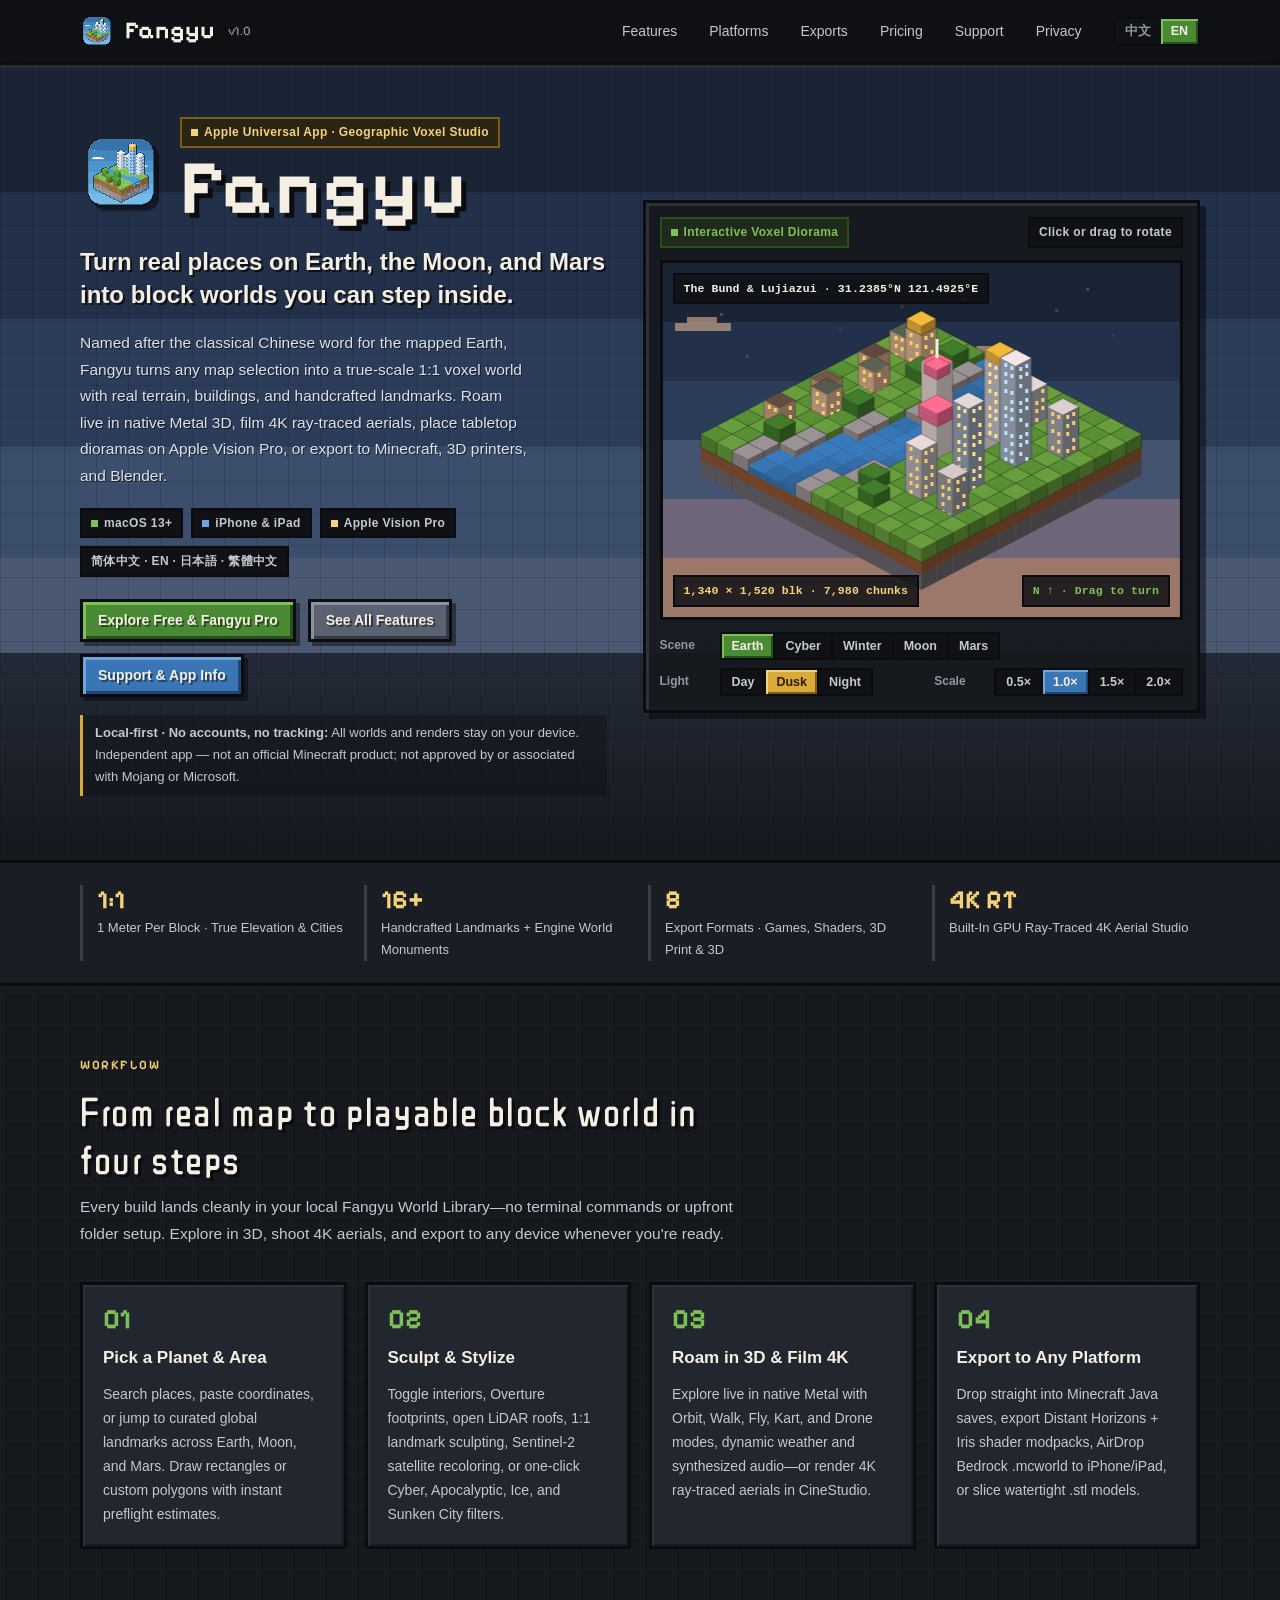
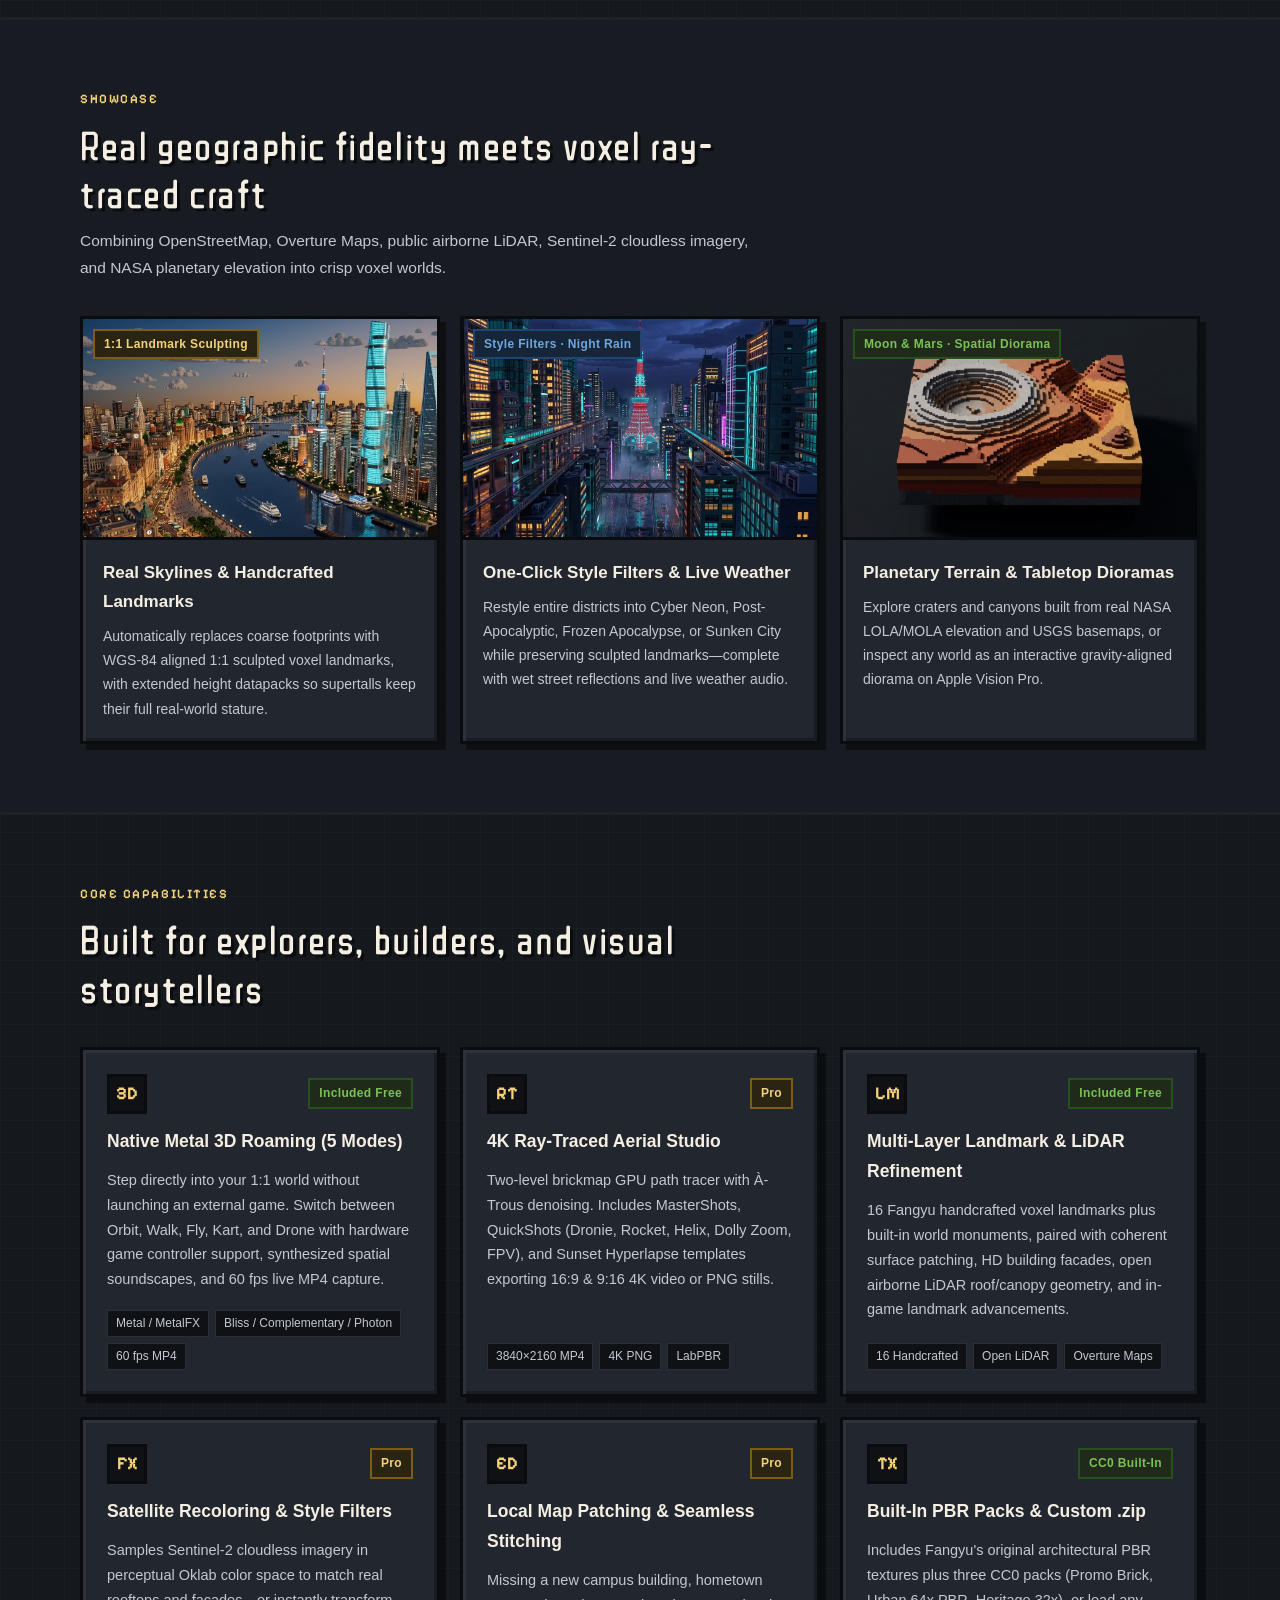
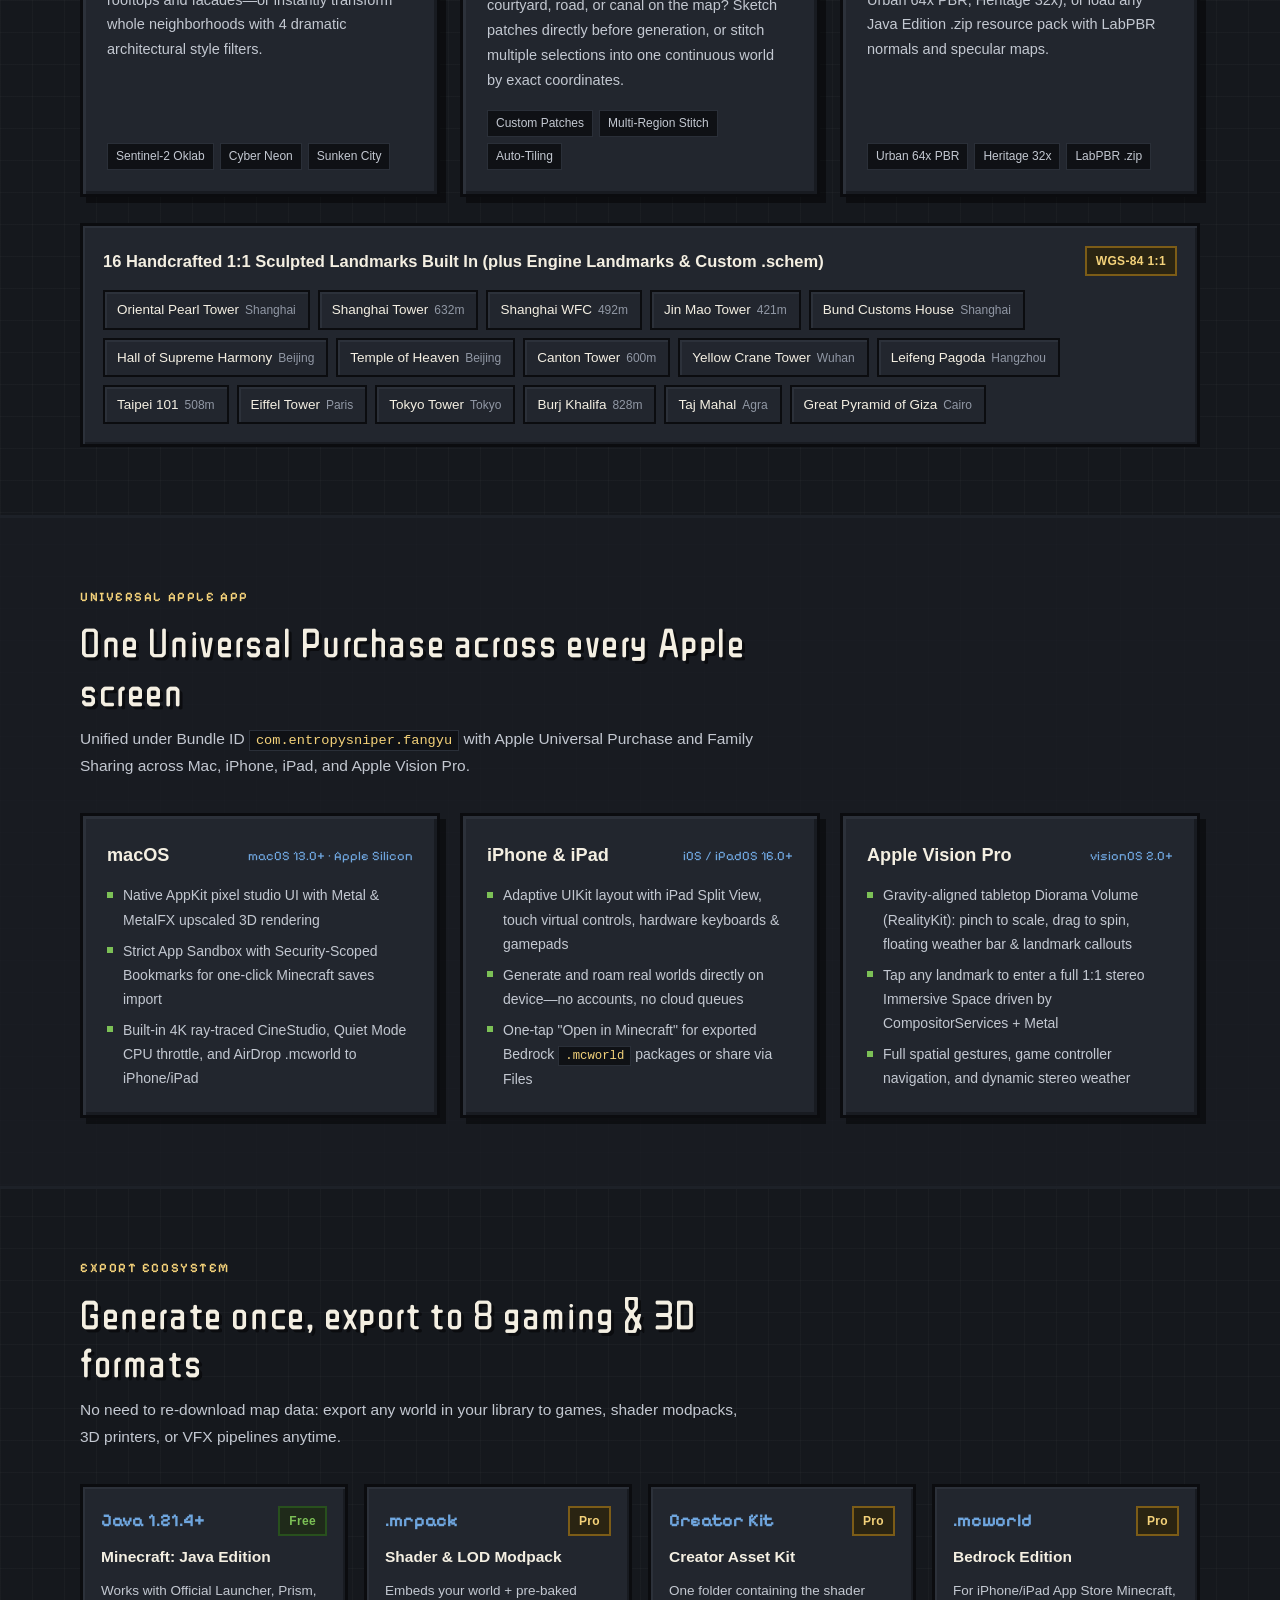
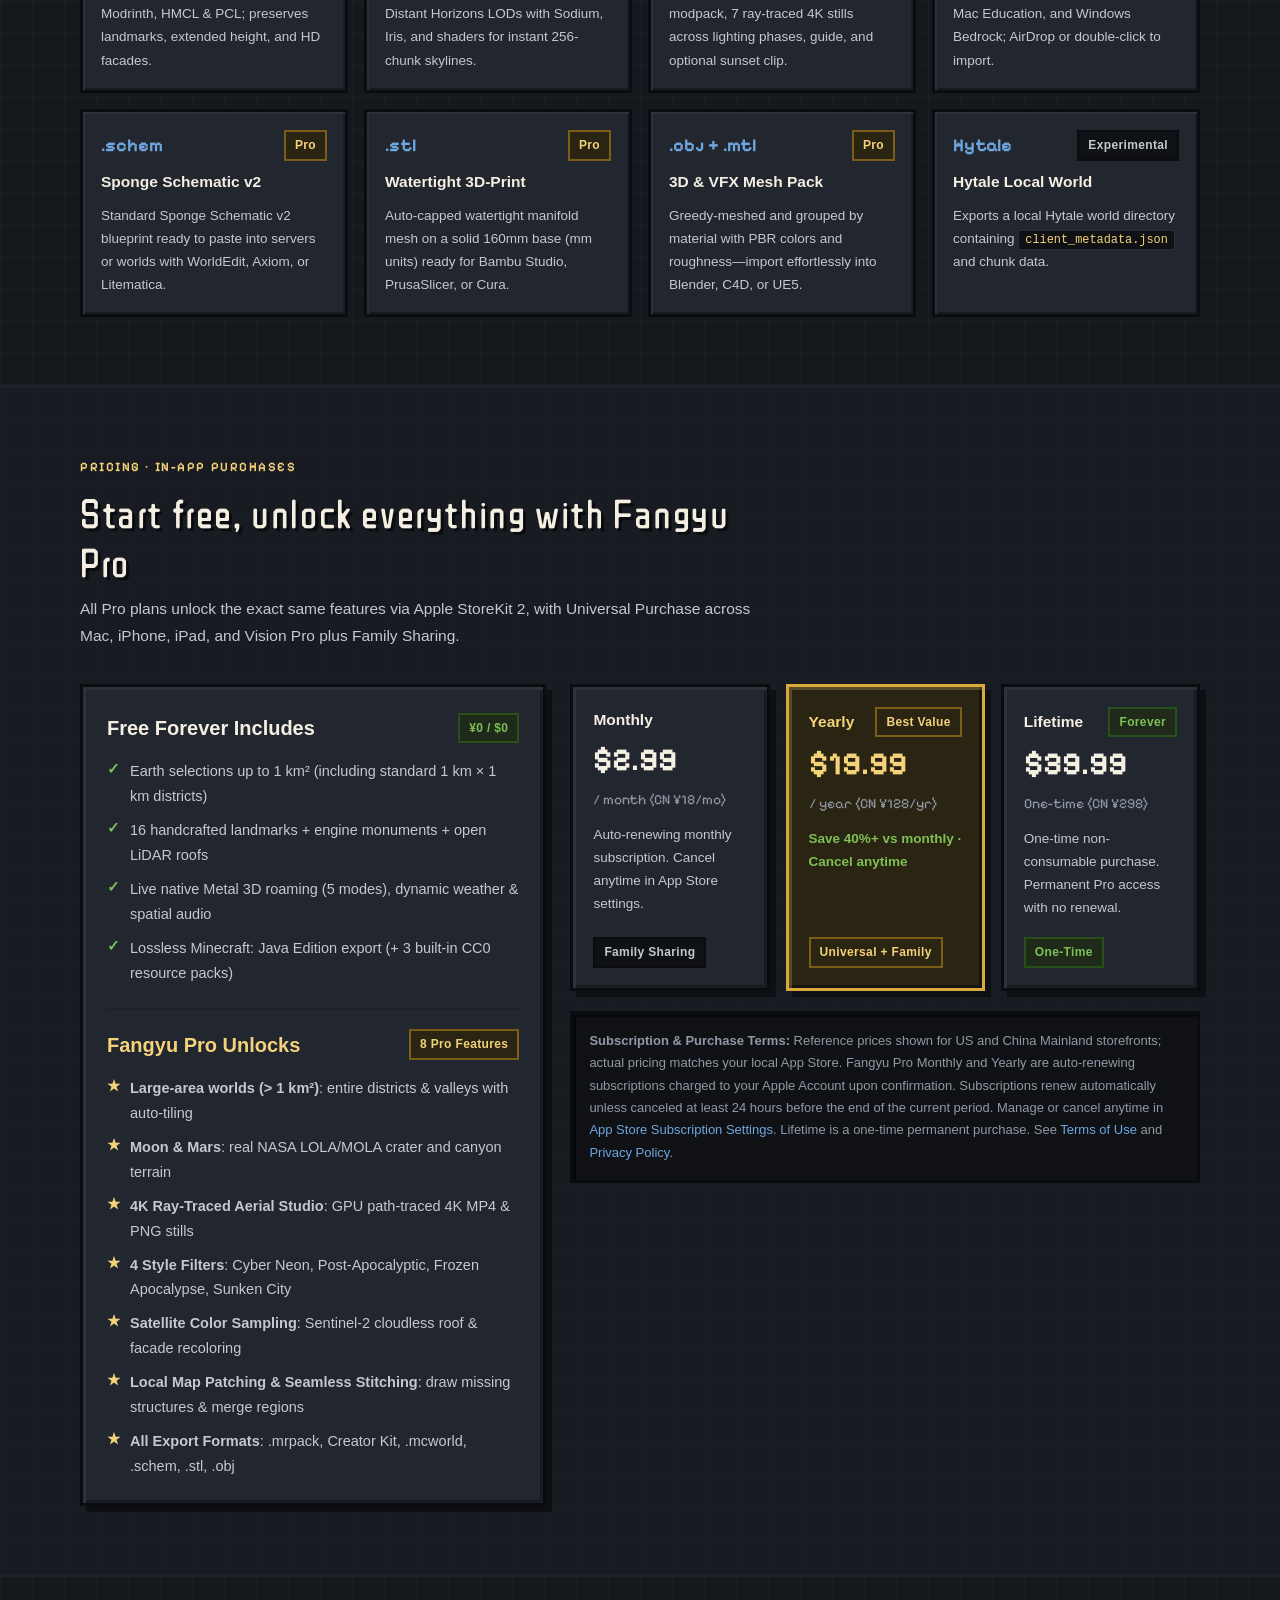
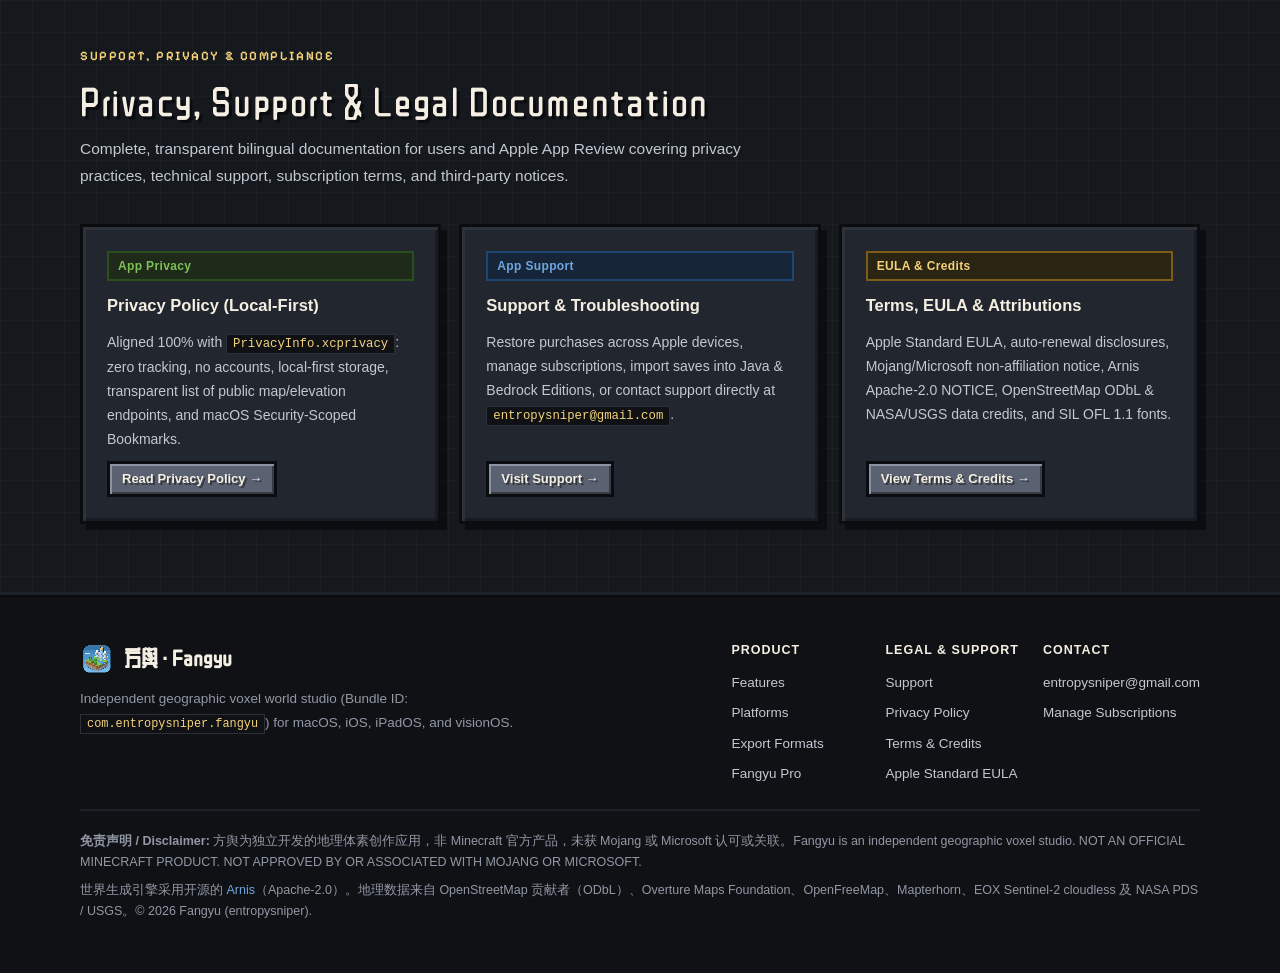
==== commit db41813e: "chore: remove discontinued 7-day free trial copy from pricing and terms" ====
--- a/index.html
+++ b/index.html
@@ -632,8 +632,8 @@
                 </div>
                 <div class="plan-price"><span data-i18n="zh">¥128</span><span data-i18n="en">$19.99</span></div>
                 <div class="plan-price-sub"><span data-i18n="zh">/ 年（美区 $19.99/年）</span><span data-i18n="en">/ year (CN ¥128/yr)</span></div>
-                <p style="font-size: 13.5px; color: var(--grass-hi); font-weight: 600;" data-i18n="zh">含 7 天免费试用 · 比按月省 40%+</p>
-                <p style="font-size: 13.5px; color: var(--grass-hi); font-weight: 600;" data-i18n="en">7-Day Free Trial · Save 40%+ vs monthly</p>
+                <p style="font-size: 13.5px; color: var(--grass-hi); font-weight: 600;" data-i18n="zh">比按月省 40%+ · 随时可在 App Store 取消</p>
+                <p style="font-size: 13.5px; color: var(--grass-hi); font-weight: 600;" data-i18n="en">Save 40%+ vs monthly · Cancel anytime</p>
                 <div style="margin-top: auto; padding-top: 8px;"><span class="px-badge px-badge-gold">Universal + Family</span></div>
               </div>
 
@@ -653,10 +653,10 @@
 
             <div class="px-well disclosure-box">
               <p data-i18n="zh">
-                <strong>自动续期订阅与购买说明：</strong>页面所列价格为中国大陆与美国区参考价，实际价格以所在地区 App Store 显示为准。方舆 Pro 按月与按年为自动续期订阅。确认购买时，费用从你的 Apple 账户扣除；除非在当前周期结束前至少 24 小时关闭自动续期，订阅会按同一价格自动续订并扣费。可随时前往 <a href="https://apps.apple.com/account/subscriptions" target="_blank" rel="noopener">App Store 账户订阅设置</a> 管理或取消订阅。免费试用结束前取消不会扣费；试用期间购买订阅，未用完的试用期将作废。买断为一次性购买，永久有效。详见 <a href="./terms.html">使用条款</a> 与 <a href="./privacy.html">隐私政策</a>。
+                <strong>自动续期订阅与购买说明：</strong>页面所列价格为中国大陆与美国区参考价，实际价格以所在地区 App Store 显示为准。方舆 Pro 按月与按年为自动续期订阅。确认购买时，费用从你的 Apple 账户扣除；除非在当前周期结束前至少 24 小时关闭自动续期，订阅会按同一价格自动续订并扣费。可随时前往 <a href="https://apps.apple.com/account/subscriptions" target="_blank" rel="noopener">App Store 账户订阅设置</a> 管理或取消订阅。买断为一次性购买，永久有效。详见 <a href="./terms.html">使用条款</a> 与 <a href="./privacy.html">隐私政策</a>。
               </p>
               <p data-i18n="en">
-                <strong>Subscription &amp; Purchase Terms:</strong> Reference prices shown for US and China Mainland storefronts; actual pricing matches your local App Store. Fangyu Pro Monthly and Yearly are auto-renewing subscriptions charged to your Apple Account upon confirmation. Subscriptions renew automatically unless canceled at least 24 hours before the end of the current period. Manage or cancel anytime in <a href="https://apps.apple.com/account/subscriptions" target="_blank" rel="noopener">App Store Subscription Settings</a>. Cancel before a free trial ends to avoid charges; any unused portion of a free trial is forfeited upon purchasing a subscription. Lifetime is a one-time permanent purchase. See <a href="./terms.html">Terms of Use</a> and <a href="./privacy.html">Privacy Policy</a>.
+                <strong>Subscription &amp; Purchase Terms:</strong> Reference prices shown for US and China Mainland storefronts; actual pricing matches your local App Store. Fangyu Pro Monthly and Yearly are auto-renewing subscriptions charged to your Apple Account upon confirmation. Subscriptions renew automatically unless canceled at least 24 hours before the end of the current period. Manage or cancel anytime in <a href="https://apps.apple.com/account/subscriptions" target="_blank" rel="noopener">App Store Subscription Settings</a>. Lifetime is a one-time permanent purchase. See <a href="./terms.html">Terms of Use</a> and <a href="./privacy.html">Privacy Policy</a>.
               </p>
             </div>
           </div>
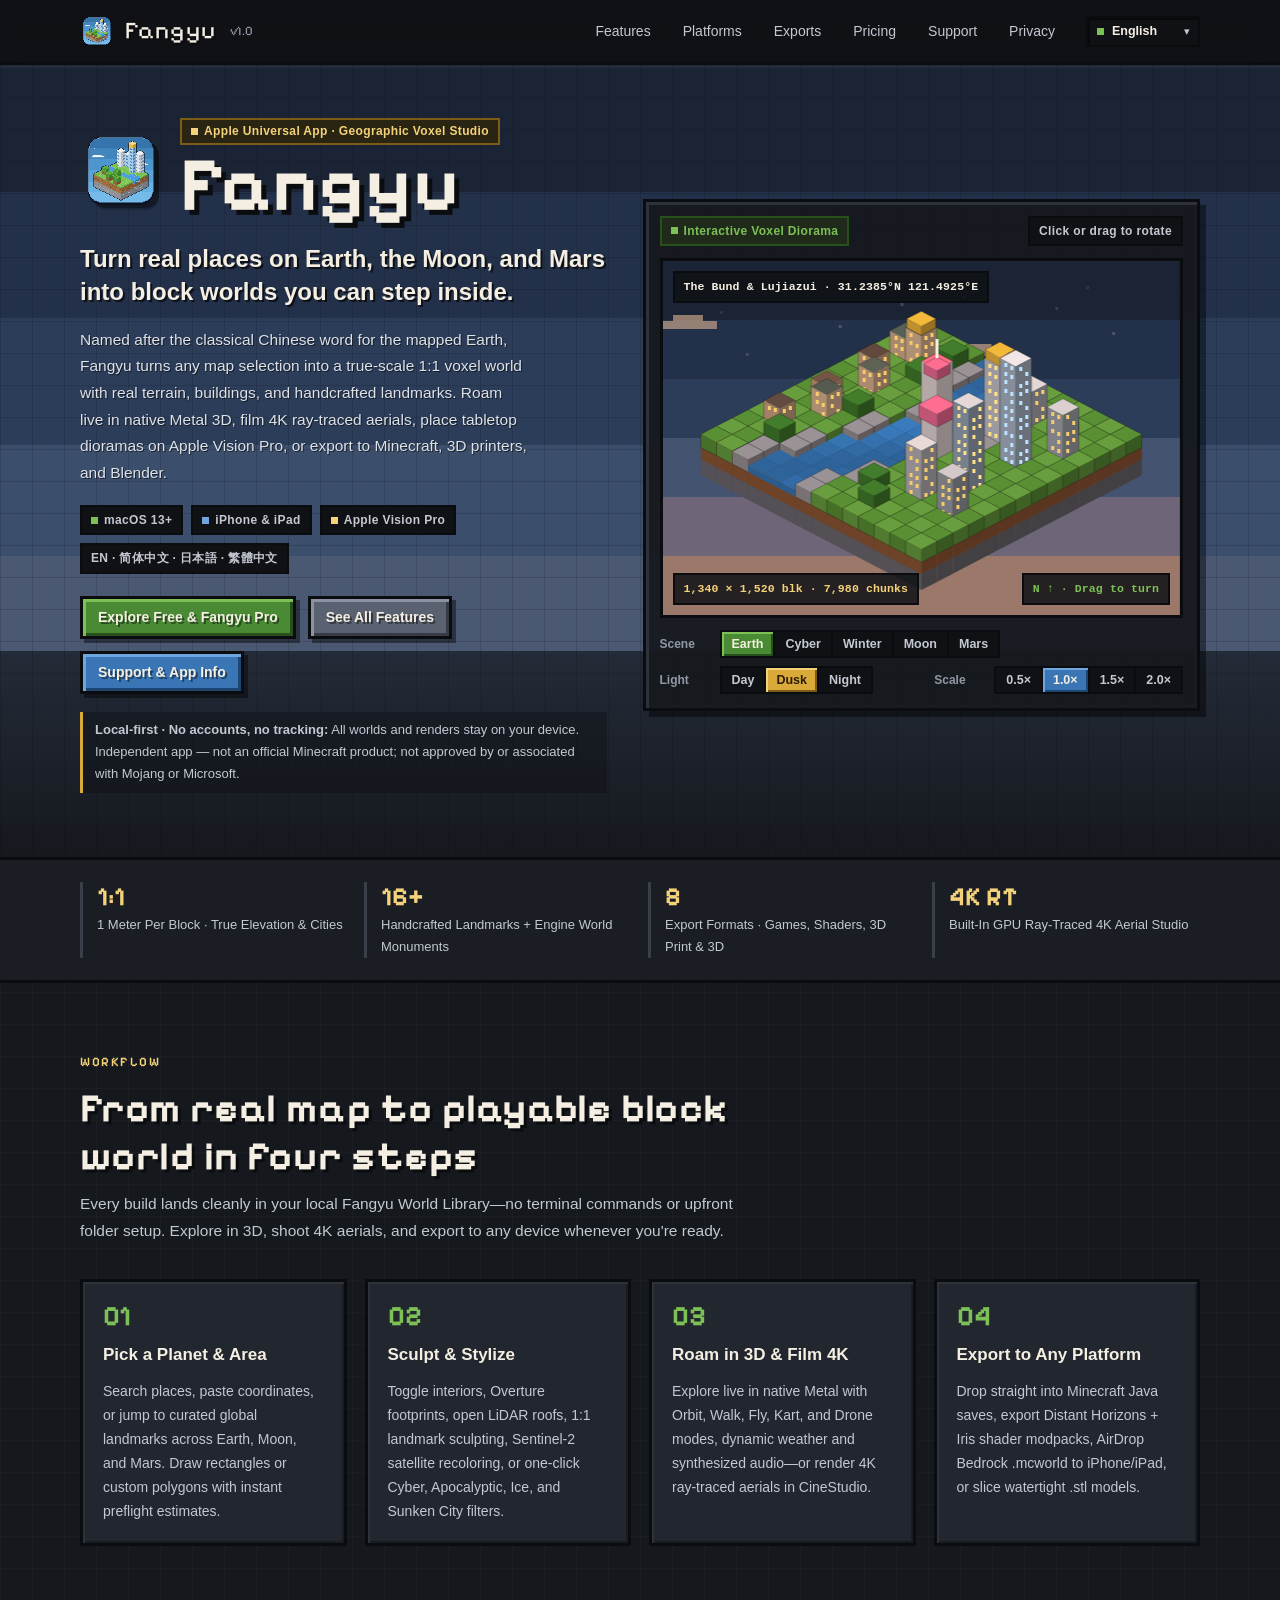
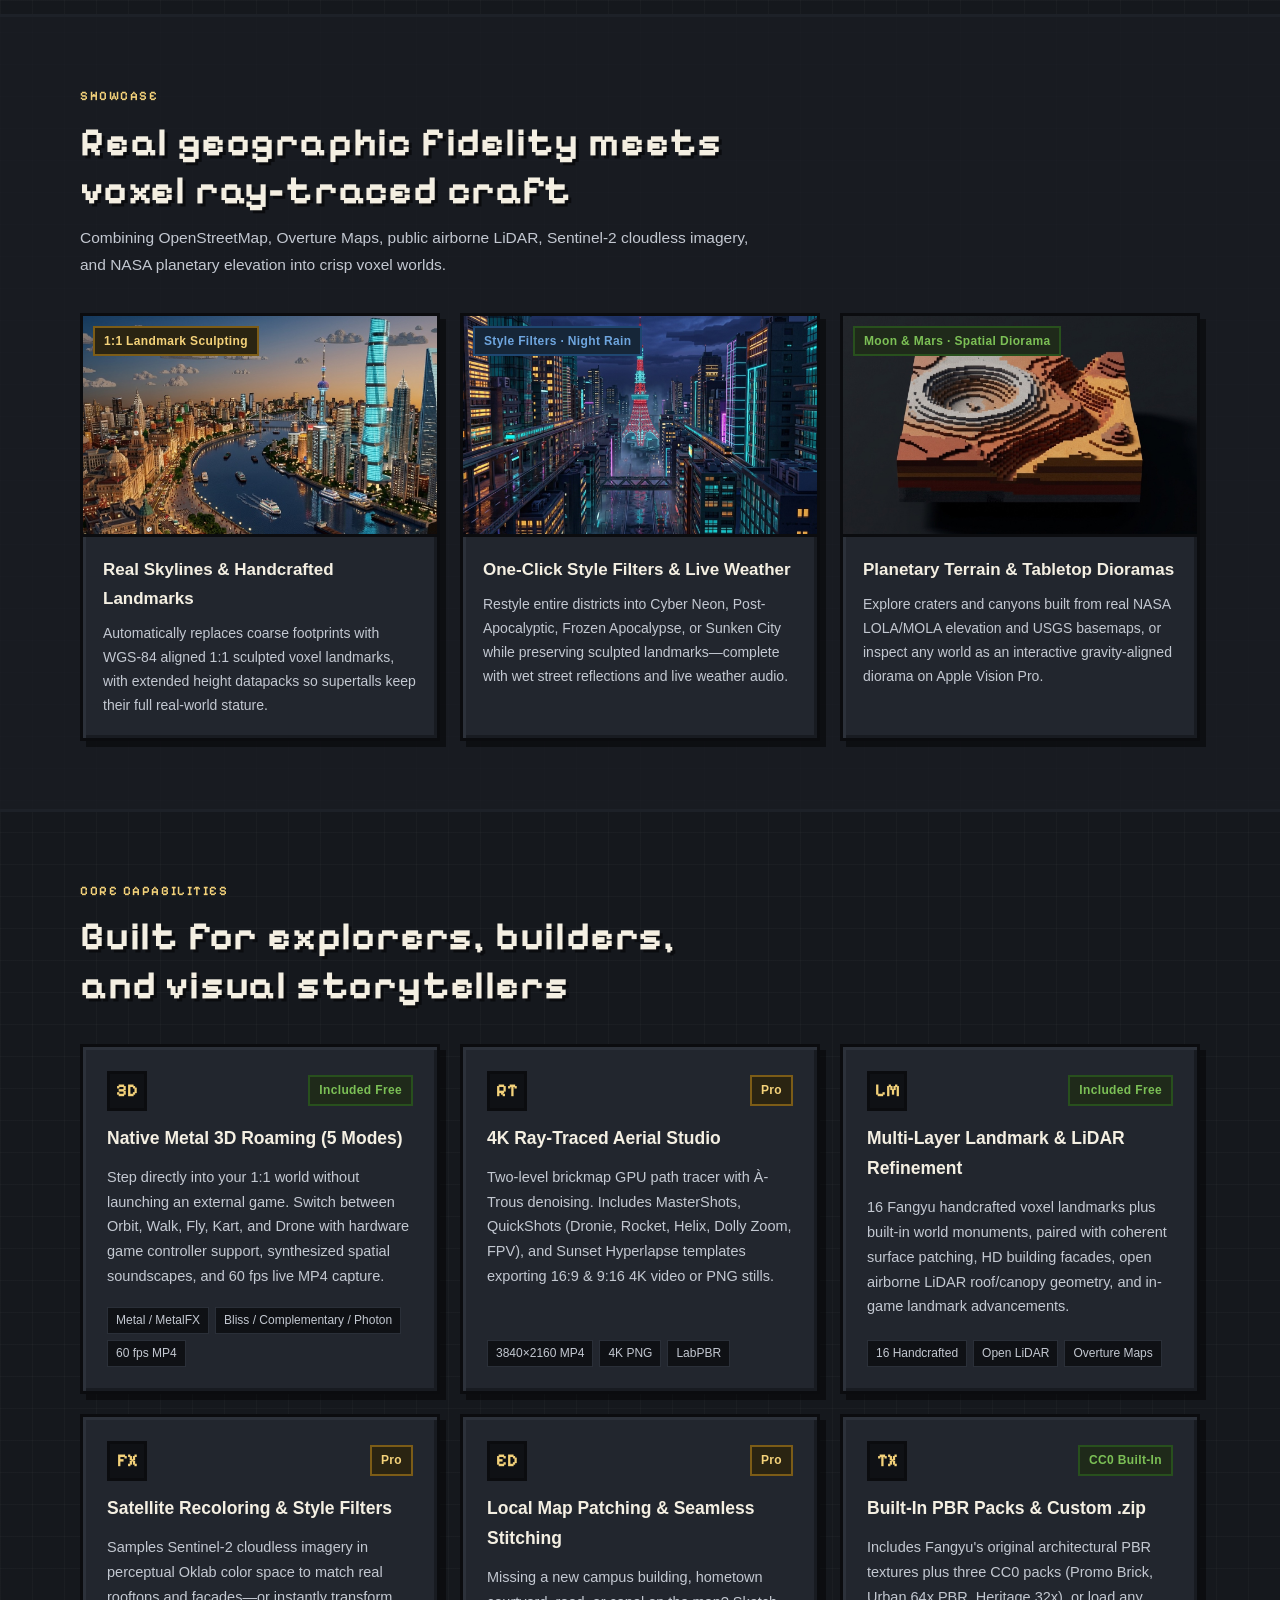
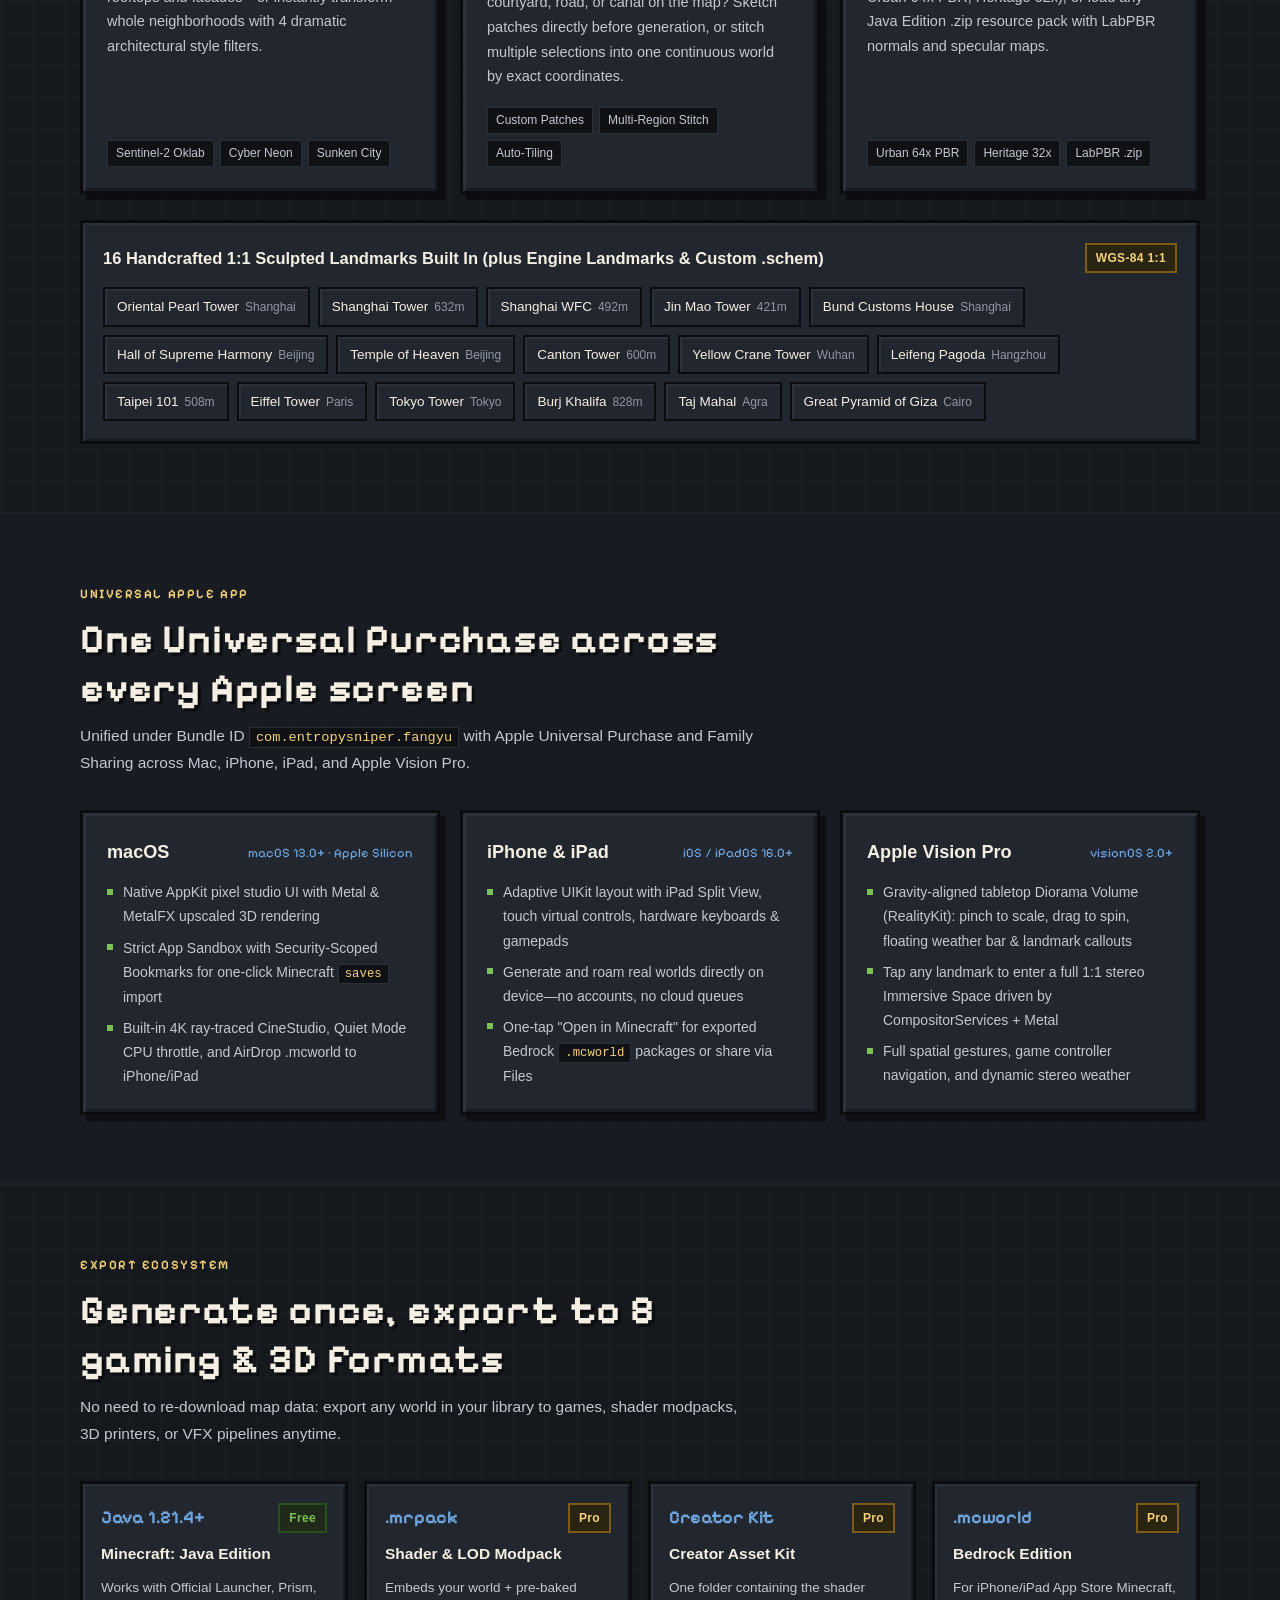
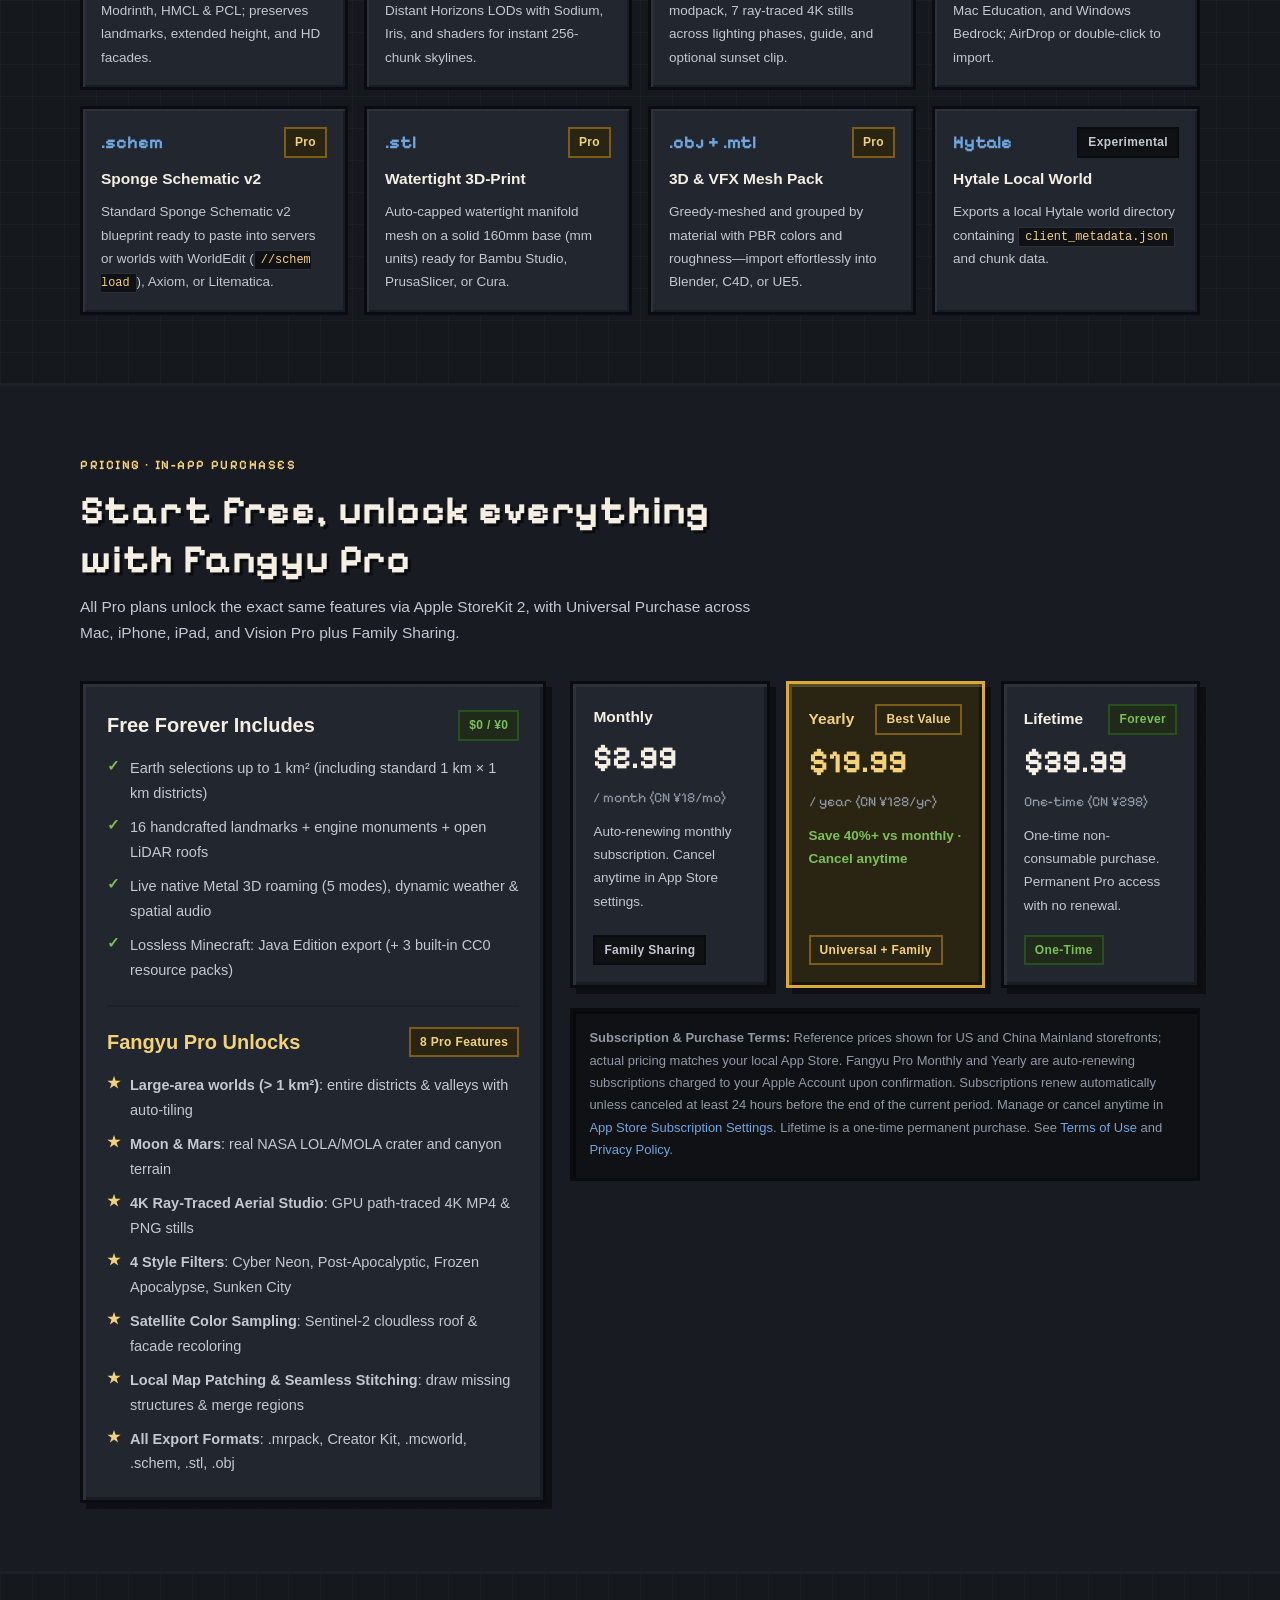
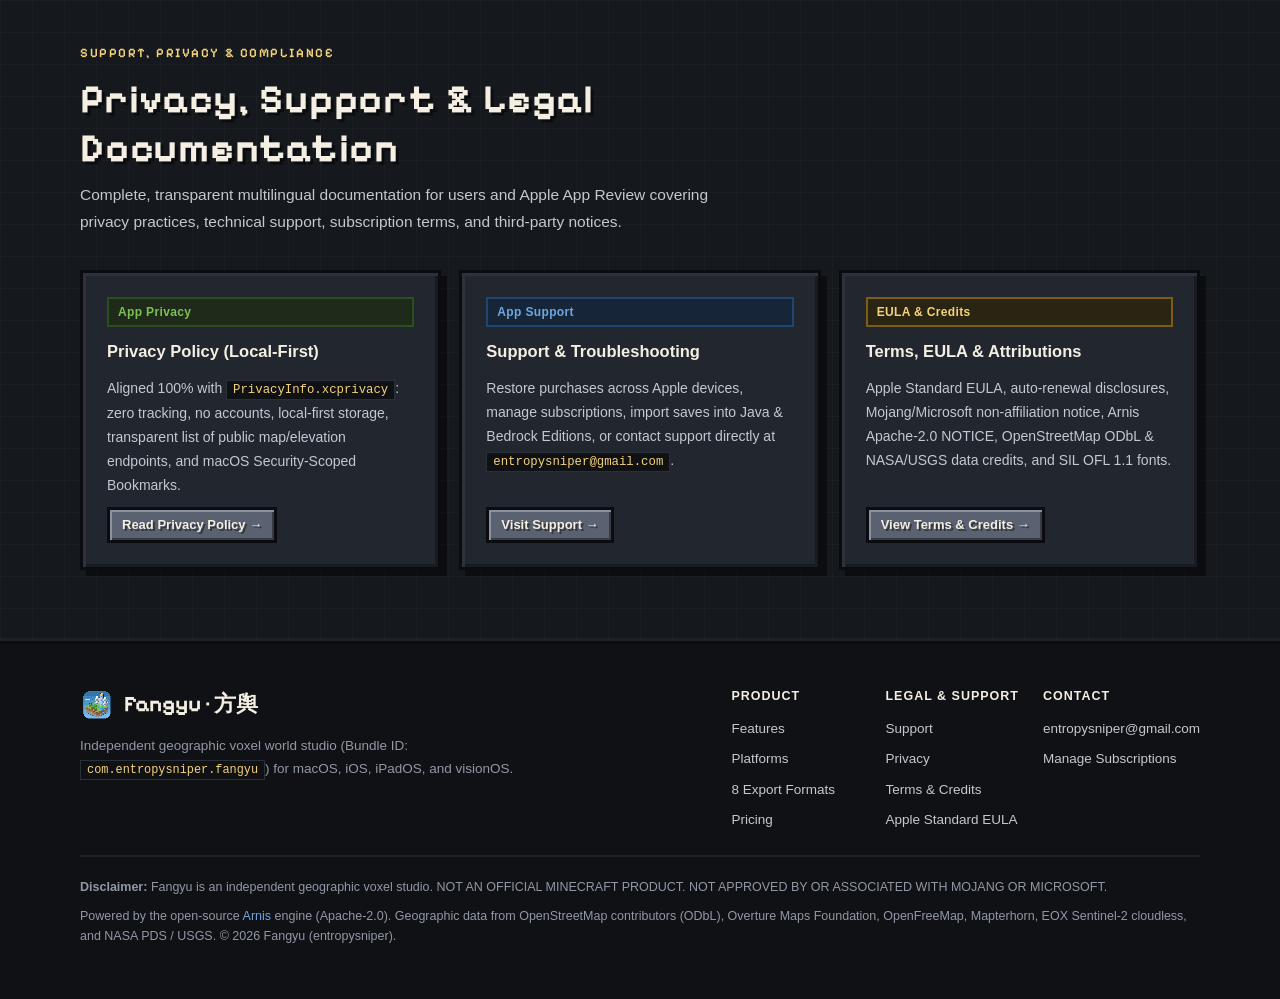
==== commit 57583ddd: "feat(i18n): default GitHub Pages to English and add DE, PT, ES, JA, KO localizations" ====
--- a/index.html
+++ b/index.html
@@ -1,14 +1,14 @@
 <!doctype html>
-<html lang="zh-Hans" data-lang="zh">
+<html lang="en" data-lang="en">
 <head>
   <meta charset="utf-8" />
   <meta name="viewport" content="width=device-width, initial-scale=1, viewport-fit=cover" />
-  <title>方舆 Fangyu — 把真实的地方，搭成方块世界 | Turn Real Places Into Block Worlds</title>
-  <meta name="description" content="方舆（Fangyu）是一款运行在 macOS、iPhone、iPad 与 Apple Vision Pro 上的本地地理体素世界创作应用：在真实地图上圈定地球、月球或火星区域，一键生成 1:1 真实地形与地标精雕方块世界，支持实时 Metal 3D 漫游、4K 光追航拍与多格式导出。" />
+  <title>Fangyu — Turn Real Places Into Block Worlds</title>
+  <meta name="description" content="Fangyu is a local-first geographic voxel world studio for macOS, iPhone, iPad, and Apple Vision Pro: select any area on Earth, the Moon, or Mars to build 1:1 terrain and handcrafted landmarks, roam live in native Metal 3D, film 4K ray-traced aerials, and export to Minecraft, 3D printing, and Blender." />
   <meta name="theme-color" content="#15181D" />
   <meta property="og:type" content="website" />
-  <meta property="og:title" content="方舆 Fangyu — 把真实的地方，搭成方块世界" />
-  <meta property="og:description" content="在真实地图上圈一块地，生成可走进、可航拍、可多格式导出的 1:1 真实地理方块世界。原生支持 macOS、iOS、iPadOS 与 Apple Vision Pro。" />
+  <meta property="og:title" content="Fangyu — Turn Real Places Into Block Worlds" />
+  <meta property="og:description" content="Select any place on Earth, the Moon, or Mars to build a 1:1 block world you can explore in native Metal 3D, film in 4K ray tracing, and export across platforms." />
   <meta property="og:image" content="./assets/showcase-bund.jpg" />
   <link rel="icon" type="image/png" href="./assets/favicon.png" />
   <link rel="apple-touch-icon" href="./assets/apple-touch-icon.png" />
@@ -16,6 +16,7 @@
   <link rel="preconnect" href="https://fonts.gstatic.com" crossorigin />
   <link href="https://fonts.googleapis.com/css2?family=Pixelify+Sans:wght@500;700&family=ZCOOL+QingKe+HuangYou&display=swap" rel="stylesheet" />
   <link rel="stylesheet" href="./assets/fangyu.css" />
+  <script src="./assets/i18n-home.js"></script>
   <script src="./assets/site.js"></script>
 </head>
 <body>
@@ -23,25 +24,31 @@
   <!-- Top Navigation -->
   <header class="site-nav">
     <div class="wrap nav-inner">
-      <a class="brand" href="./index.html" aria-label="方舆 Fangyu Home">
-        <img class="brand-icon" src="./assets/app-icon-256.png" alt="方舆 Fangyu App Icon" width="34" height="34" />
-        <span class="brand-name" data-i18n="zh">方舆</span>
-        <span class="brand-name hero-title-en" data-i18n="en">Fangyu</span>
+      <a class="brand" href="./index.html" aria-label="Fangyu Home">
+        <img class="brand-icon" src="./assets/app-icon-256.png" alt="Fangyu App Icon" width="34" height="34" />
+        <span class="brand-name" data-t="brand.name">Fangyu</span>
         <span class="brand-sub">v1.0</span>
       </a>
 
       <nav class="nav-links" aria-label="Primary">
-        <a href="#features"><span data-i18n="zh">核心特性</span><span data-i18n="en">Features</span></a>
-        <a href="#platforms"><span data-i18n="zh">Apple 全生态</span><span data-i18n="en">Platforms</span></a>
-        <a href="#exports"><span data-i18n="zh">导出生态</span><span data-i18n="en">Exports</span></a>
-        <a href="#pricing"><span data-i18n="zh">方舆 Pro</span><span data-i18n="en">Pricing</span></a>
-        <a href="./support.html"><span data-i18n="zh">技术支持</span><span data-i18n="en">Support</span></a>
-        <a href="./privacy.html"><span data-i18n="zh">隐私政策</span><span data-i18n="en">Privacy</span></a>
+        <a href="#features" data-t="nav.features">Features</a>
+        <a href="#platforms" data-t="nav.platforms">Platforms</a>
+        <a href="#exports" data-t="nav.exports">Exports</a>
+        <a href="#pricing" data-t="nav.pricing">Pricing</a>
+        <a href="./support.html" data-t="nav.support">Support</a>
+        <a href="./privacy.html" data-t="nav.privacy">Privacy</a>
       </nav>
 
-      <div class="lang-switch" role="group" aria-label="Language">
-        <button type="button" data-set-lang="zh" class="is-on" aria-pressed="true">中文</button>
-        <button type="button" data-set-lang="en" aria-pressed="false">EN</button>
+      <div class="lang-select-wrap">
+        <select class="lang-select" data-lang-select aria-label="Language">
+          <option value="en" selected>English</option>
+          <option value="zh">简体中文</option>
+          <option value="de">Deutsch</option>
+          <option value="pt">Português</option>
+          <option value="es">Español</option>
+          <option value="ja">日本語</option>
+          <option value="ko">한국어</option>
+        </select>
       </div>
     </div>
   </header>
@@ -52,25 +59,19 @@
       <div class="wrap hero-grid">
         <div class="hero-copy">
           <div class="hero-brand-row">
-            <img class="hero-app-icon" src="./assets/app-icon-256.png" alt="方舆 Fangyu 图标" width="82" height="82" />
+            <img class="hero-app-icon" src="./assets/app-icon-256.png" alt="Fangyu App Icon" width="82" height="82" />
             <div>
               <span class="px-badge px-badge-gold">
                 <span class="dot" style="background: var(--gold-hi);"></span>
-                <span data-i18n="zh">Apple Universal App · 地理体素创作工作台</span>
-                <span data-i18n="en">Apple Universal App · Geographic Voxel Studio</span>
+                <span data-t="hero.eyebrow">Apple Universal App · Geographic Voxel Studio</span>
               </span>
-              <h1 class="hero-title" data-i18n="zh">方舆</h1>
-              <h1 class="hero-title hero-title-en" data-i18n="en">Fangyu</h1>
-            </div>
-          </div>
-
-          <p class="hero-tagline" data-i18n="zh">把真实的地方，搭成可以走进去的方块世界。</p>
-          <p class="hero-tagline" data-i18n="en">Turn real places on Earth, the Moon, and Mars into block worlds you can step inside.</p>
-
-          <p class="hero-lede" data-i18n="zh">
-            古人称大地为「方舆」，《禹迹图》计里画方、每方折地百里；方舆把这件事带进你的 Apple 设备——在真实地图上圈一块地，生成 1:1 真实地形、建筑与手工精修地标的方块世界，随时在 Metal 3D 场景中漫游、用 4K 光追工作台航拍，或导出至 Minecraft、3D 打印与 Blender。
-          </p>
-          <p class="hero-lede" data-i18n="en">
+              <h1 class="hero-title" data-t="brand.name">Fangyu</h1>
+            </div>
+          </div>
+
+          <p class="hero-tagline" data-t="hero.tagline">Turn real places on Earth, the Moon, and Mars into block worlds you can step inside.</p>
+
+          <p class="hero-lede" data-t="hero.lede">
             Named after the classical Chinese word for the mapped Earth, Fangyu turns any map selection into a true-scale 1:1 voxel world with real terrain, buildings, and handcrafted landmarks. Roam live in native Metal 3D, film 4K ray-traced aerials, place tabletop dioramas on Apple Vision Pro, or export to Minecraft, 3D printers, and Blender.
           </p>
 
@@ -78,28 +79,16 @@
             <span class="px-badge"><span class="dot" style="background: var(--grass-hi);"></span>macOS 13+</span>
             <span class="px-badge"><span class="dot" style="background: var(--water-hi);"></span>iPhone &amp; iPad</span>
             <span class="px-badge"><span class="dot" style="background: var(--gold-hi);"></span>Apple Vision Pro</span>
-            <span class="px-badge">简体中文 · EN · 日本語 · 繁體中文</span>
+            <span class="px-badge">EN · 简体中文 · 日本語 · 繁體中文</span>
           </div>
 
           <div class="hero-actions">
-            <a class="px-btn px-btn-primary" href="#pricing">
-              <span data-i18n="zh">查看免费版与方舆 Pro</span>
-              <span data-i18n="en">Explore Free &amp; Fangyu Pro</span>
-            </a>
-            <a class="px-btn px-btn-stone" href="#features">
-              <span data-i18n="zh">浏览全部能力</span>
-              <span data-i18n="en">See All Features</span>
-            </a>
-            <a class="px-btn px-btn-water" href="./support.html">
-              <span data-i18n="zh">支持与审核资料</span>
-              <span data-i18n="en">Support &amp; App Info</span>
-            </a>
-          </div>
-
-          <p class="hero-note" data-i18n="zh">
-            <strong>本地优先 · 零账号零追踪：</strong>世界与渲染素材全部存储在你的设备本地。独立开发应用，非 Minecraft 官方产品，未获 Mojang 或 Microsoft 认可或关联。
-          </p>
-          <p class="hero-note" data-i18n="en">
+            <a class="px-btn px-btn-primary" href="#pricing" data-t="hero.cta_pricing">Explore Free &amp; Fangyu Pro</a>
+            <a class="px-btn px-btn-stone" href="#features" data-t="hero.cta_features">See All Features</a>
+            <a class="px-btn px-btn-water" href="./support.html" data-t="hero.cta_support">Support &amp; App Info</a>
+          </div>
+
+          <p class="hero-note" data-t-html="hero.note">
             <strong>Local-first · No accounts, no tracking:</strong> All worlds and renders stay on your device. Independent app — not an official Minecraft product; not approved by or associated with Mojang or Microsoft.
           </p>
         </div>
@@ -109,39 +98,37 @@
           <div class="diorama-top">
             <span class="px-badge px-badge-green">
               <span class="dot" style="background: var(--grass-hi);"></span>
-              <span data-i18n="zh">实时交互沙盘示意</span>
-              <span data-i18n="en">Interactive Voxel Diorama</span>
+              <span data-t="diorama.badge">Interactive Voxel Diorama</span>
             </span>
-            <span class="px-badge" data-i18n="zh">点击或拖拽旋转视角</span>
-            <span class="px-badge" data-i18n="en">Click or drag to rotate</span>
+            <span class="px-badge" data-t="diorama.hint">Click or drag to rotate</span>
           </div>
 
           <div class="diorama-canvas-wrap">
             <canvas id="fy-diorama" role="img" aria-label="Interactive isometric voxel diorama of Shanghai Bund and Lujiazui, Moon crater, and Mars canyon"></canvas>
-            <div class="diorama-hud-tl" id="diorama-place">上海外滩 — 陆家嘴 · 31.2385°N 121.4925°E</div>
-            <div class="diorama-hud-bl" id="diorama-stats">1,340 × 1,520 格 · 7,960 区块</div>
-            <div class="diorama-hud-br" id="diorama-angle">N ↑ · 拖拽旋转</div>
+            <div class="diorama-hud-tl" id="diorama-place">The Bund &amp; Lujiazui · 31.2385°N 121.4925°E</div>
+            <div class="diorama-hud-bl" id="diorama-stats">1,340 × 1,520 blk · 7,980 chunks</div>
+            <div class="diorama-hud-br" id="diorama-angle">N ↑ · Drag to turn</div>
           </div>
 
           <div class="diorama-controls">
             <div class="seg-row">
-              <span class="seg-label"><span data-i18n="zh">场景</span><span data-i18n="en">Scene</span></span>
+              <span class="seg-label" data-t="diorama.scene">Scene</span>
               <div class="seg-group" role="group" aria-label="Scene selector">
-                <button type="button" class="seg-btn is-on" data-scene="earth"><span data-i18n="zh">外滩实景</span><span data-i18n="en">Earth</span></button>
-                <button type="button" class="seg-btn" data-scene="cyber"><span data-i18n="zh">赛博霓虹</span><span data-i18n="en">Cyber</span></button>
-                <button type="button" class="seg-btn" data-scene="winter"><span data-i18n="zh">深冬雪景</span><span data-i18n="en">Winter</span></button>
-                <button type="button" class="seg-btn" data-scene="moon"><span data-i18n="zh">月球</span><span data-i18n="en">Moon</span></button>
-                <button type="button" class="seg-btn" data-scene="mars"><span data-i18n="zh">火星</span><span data-i18n="en">Mars</span></button>
+                <button type="button" class="seg-btn is-on" data-scene="earth" data-t="diorama.earth">Earth</button>
+                <button type="button" class="seg-btn" data-scene="cyber" data-t="diorama.cyber">Cyber</button>
+                <button type="button" class="seg-btn" data-scene="winter" data-t="diorama.winter">Winter</button>
+                <button type="button" class="seg-btn" data-scene="moon" data-t="diorama.moon">Moon</button>
+                <button type="button" class="seg-btn" data-scene="mars" data-t="diorama.mars">Mars</button>
               </div>
             </div>
             <div class="seg-row">
-              <span class="seg-label"><span data-i18n="zh">时段</span><span data-i18n="en">Light</span></span>
+              <span class="seg-label" data-t="diorama.light">Light</span>
               <div class="seg-group" role="group" aria-label="Time of day">
-                <button type="button" class="seg-btn" data-light="day"><span data-i18n="zh">白昼</span><span data-i18n="en">Day</span></button>
-                <button type="button" class="seg-btn is-on-gold" data-light="dusk"><span data-i18n="zh">黄昏</span><span data-i18n="en">Dusk</span></button>
-                <button type="button" class="seg-btn" data-light="night"><span data-i18n="zh">夜色</span><span data-i18n="en">Night</span></button>
+                <button type="button" class="seg-btn" data-light="day" data-t="diorama.day">Day</button>
+                <button type="button" class="seg-btn is-on-gold" data-light="dusk" data-t="diorama.dusk">Dusk</button>
+                <button type="button" class="seg-btn" data-light="night" data-t="diorama.night">Night</button>
               </div>
-              <span class="seg-label" style="margin-left: auto;"><span data-i18n="zh">比例</span><span data-i18n="en">Scale</span></span>
+              <span class="seg-label" style="margin-left: auto;" data-t="diorama.scale">Scale</span>
               <div class="seg-group" role="group" aria-label="Scale selector">
                 <button type="button" class="seg-btn" data-scale="0.5">0.5×</button>
                 <button type="button" class="seg-btn is-on-water" data-scale="1">1.0×</button>
@@ -159,23 +146,19 @@
       <div class="wrap stats-grid">
         <div class="stat-item">
           <div class="stat-num">1:1</div>
-          <div class="stat-label" data-i18n="zh">每格折地 1 米 · 真实高程与城市街景</div>
-          <div class="stat-label" data-i18n="en">1 Meter Per Block · True Elevation &amp; Cities</div>
+          <div class="stat-label" data-t="stats.1">1 Meter Per Block · True Elevation &amp; Cities</div>
         </div>
         <div class="stat-item">
           <div class="stat-num">16+</div>
-          <div class="stat-label" data-i18n="zh">方舆手工精修地标 + 引擎内置全球名胜</div>
-          <div class="stat-label" data-i18n="en">Handcrafted Landmarks + Engine World Monuments</div>
+          <div class="stat-label" data-t="stats.2">Handcrafted Landmarks + Engine World Monuments</div>
         </div>
         <div class="stat-item">
           <div class="stat-num">8</div>
-          <div class="stat-label" data-i18n="zh">生态导出格式 · 游戏 / 光影 / 3D 打印 / Blender</div>
-          <div class="stat-label" data-i18n="en">Export Formats · Games, Shaders, 3D Print &amp; 3D</div>
+          <div class="stat-label" data-t="stats.3">Export Formats · Games, Shaders, 3D Print &amp; 3D</div>
         </div>
         <div class="stat-item">
           <div class="stat-num">4K RT</div>
-          <div class="stat-label" data-i18n="zh">内置 GPU 硬件光追航拍工作台与视频直出</div>
-          <div class="stat-label" data-i18n="en">Built-In GPU Ray-Traced 4K Aerial Studio</div>
+          <div class="stat-label" data-t="stats.4">Built-In GPU Ray-Traced 4K Aerial Studio</div>
         </div>
       </div>
     </section>
@@ -185,40 +168,30 @@
       <div class="wrap">
         <div class="sec-head">
           <span class="sec-eyebrow">WORKFLOW</span>
-          <h2 class="sec-title" data-i18n="zh">从地图到可漫游的方块世界，只需四步</h2>
-          <h2 class="sec-title" data-i18n="en">From real map to playable block world in four steps</h2>
-          <p class="sec-desc" data-i18n="zh">先存入应用本地「方舆世界库」，无需提前折腾目录或挑选平台格式——随时打开 3D 漫游、拍摄 4K 航拍，再按需导出。</p>
-          <p class="sec-desc" data-i18n="en">Every build lands cleanly in your local Fangyu World Library—no terminal commands or upfront folder setup. Explore in 3D, shoot 4K aerials, and export to any device whenever you're ready.</p>
+          <h2 class="sec-title" data-t="wf.title">From real map to playable block world in four steps</h2>
+          <p class="sec-desc" data-t="wf.desc">Every build lands cleanly in your local Fangyu World Library—no terminal commands or upfront folder setup. Explore in 3D, shoot 4K aerials, and export to any device whenever you're ready.</p>
         </div>
 
         <ol class="steps-grid">
           <li class="px-panel-flat step-card">
             <span class="step-num">01</span>
-            <h3 data-i18n="zh">选星球与圈定范围</h3>
-            <h3 data-i18n="en">Pick a Planet &amp; Area</h3>
-            <p data-i18n="zh">在地球、月球或火星地图上搜索地名、粘贴经纬度，或一键直达全球地标预置；支持矩形与任意多边形选区，实时预检区块数与磁盘空间。</p>
-            <p data-i18n="en">Search places, paste coordinates, or jump to curated global landmarks across Earth, Moon, and Mars. Draw rectangles or custom polygons with instant preflight estimates.</p>
+            <h3 data-t="wf.s1.t">Pick a Planet &amp; Area</h3>
+            <p data-t="wf.s1.d">Search places, paste coordinates, or jump to curated global landmarks across Earth, Moon, and Mars. Draw rectangles or custom polygons with instant preflight estimates.</p>
           </li>
           <li class="px-panel-flat step-card">
             <span class="step-num">02</span>
-            <h3 data-i18n="zh">精修地标与风格滤镜</h3>
-            <h3 data-i18n="en">Sculpt &amp; Stylize</h3>
-            <p data-i18n="zh">按需开启建筑内部、Overture 建筑补全、开放激光点云屋顶、1:1 手工地标精雕、色块连贯，或套用赛博霓虹、末日废土、冰雪与水淹滤镜。</p>
-            <p data-i18n="en">Toggle interiors, Overture footprints, open LiDAR roofs, 1:1 landmark sculpting, Sentinel-2 satellite recoloring, or one-click Cyber, Apocalyptic, Ice, and Sunken City filters.</p>
+            <h3 data-t="wf.s2.t">Sculpt &amp; Stylize</h3>
+            <p data-t="wf.s2.d">Toggle interiors, Overture footprints, open LiDAR roofs, 1:1 landmark sculpting, Sentinel-2 satellite recoloring, or one-click Cyber, Apocalyptic, Ice, and Sunken City filters.</p>
           </li>
           <li class="px-panel-flat step-card">
             <span class="step-num">03</span>
-            <h3 data-i18n="zh">实时 3D 漫游与 4K 航拍</h3>
-            <h3 data-i18n="en">Roam in 3D &amp; Film 4K</h3>
-            <p data-i18n="zh">在原生 Metal 渲染器中切换轨道、步行、飞行、卡丁车与无人机五种视角，实时调节天气、时段与环境声；或进入 4K 光追工作台输出航拍成片。</p>
-            <p data-i18n="en">Explore live in native Metal with Orbit, Walk, Fly, Kart, and Drone modes, dynamic weather and synthesized audio—or render 4K ray-traced aerials in CineStudio.</p>
+            <h3 data-t="wf.s3.t">Roam in 3D &amp; Film 4K</h3>
+            <p data-t="wf.s3.d">Explore live in native Metal with Orbit, Walk, Fly, Kart, and Drone modes, dynamic weather and synthesized audio—or render 4K ray-traced aerials in CineStudio.</p>
           </li>
           <li class="px-panel-flat step-card">
             <span class="step-num">04</span>
-            <h3 data-i18n="zh">一键导出至任意生态</h3>
-            <h3 data-i18n="en">Export to Any Platform</h3>
-            <p data-i18n="zh">一键导入 Mac Java 版存档目录、打包 Distant Horizons 光影整合包、隔空投送基岩版 .mcworld 到 iPad/iPhone，或生成 3D 打印 .stl 与 Blender .obj。</p>
-            <p data-i18n="en">Drop straight into Minecraft Java saves, export Distant Horizons + Iris shader modpacks, AirDrop Bedrock .mcworld to iPhone/iPad, or slice watertight .stl models.</p>
+            <h3 data-t="wf.s4.t">Export to Any Platform</h3>
+            <p data-t="wf.s4.d">Drop straight into Minecraft Java saves, export Distant Horizons + Iris shader modpacks, AirDrop Bedrock .mcworld to iPhone/iPad, or slice watertight .stl models.</p>
           </li>
         </ol>
       </div>
@@ -229,49 +202,41 @@
       <div class="wrap">
         <div class="sec-head">
           <span class="sec-eyebrow">SHOWCASE</span>
-          <h2 class="sec-title" data-i18n="zh">真实地理数据与体素光追美学</h2>
-          <h2 class="sec-title" data-i18n="en">Real geographic fidelity meets voxel ray-traced craft</h2>
-          <p class="sec-desc" data-i18n="zh">融合 OpenStreetMap、Overture Maps、开放航拍 LiDAR、Sentinel-2 无云卫星影像与 NASA 行星高程，打造既忠于真实坐标又充满方块魅力的世界。</p>
-          <p class="sec-desc" data-i18n="en">Combining OpenStreetMap, Overture Maps, public airborne LiDAR, Sentinel-2 cloudless imagery, and NASA planetary elevation into crisp voxel worlds.</p>
+          <h2 class="sec-title" data-t="gal.title">Real geographic fidelity meets voxel ray-traced craft</h2>
+          <p class="sec-desc" data-t="gal.desc">Combining OpenStreetMap, Overture Maps, public airborne LiDAR, Sentinel-2 cloudless imagery, and NASA planetary elevation into crisp voxel worlds.</p>
         </div>
 
         <div class="gallery-grid">
           <article class="px-panel gallery-card">
             <div class="gallery-img-wrap">
-              <img src="./assets/showcase-bund.jpg" alt="黄金时刻城市滨江天际线体素光追效果示意" loading="lazy" width="1280" height="800" />
-              <span class="px-badge px-badge-gold gallery-tag"><span data-i18n="zh">1:1 地标精雕 · 黄昏光追</span><span data-i18n="en">1:1 Landmark Sculpting</span></span>
+              <img src="./assets/showcase-bund.jpg" alt="Golden-hour voxel coastal skyline across a river" loading="lazy" width="1020" height="600" />
+              <span class="px-badge px-badge-gold gallery-tag" data-t="gal.c1.tag">1:1 Landmark Sculpting</span>
             </div>
             <div class="gallery-body">
-              <h3 data-i18n="zh">实景城市与标杆地标 1:1 精修</h3>
-              <h3 data-i18n="en">Real Skylines &amp; Handcrafted Landmarks</h3>
-              <p data-i18n="zh">自动识别选区内的经典地标建筑，按真实 WGS-84 坐标与标高压入精细体素模型；支持突破原版高度限制，让 632 米上海中心与 828 米哈利法塔保持完整比例。</p>
-              <p data-i18n="en">Automatically replaces coarse footprints with WGS-84 aligned 1:1 sculpted voxel landmarks, with extended height datapacks so supertalls keep their full real-world stature.</p>
+              <h3 data-t="gal.c1.t">Real Skylines &amp; Handcrafted Landmarks</h3>
+              <p data-t="gal.c1.d">Automatically replaces coarse footprints with WGS-84 aligned 1:1 sculpted voxel landmarks, with extended height datapacks so supertalls keep their full real-world stature.</p>
             </div>
           </article>
 
           <article class="px-panel gallery-card">
             <div class="gallery-img-wrap">
-              <img src="./assets/showcase-cyber.jpg" alt="雨夜赛博霓虹风格滤镜体素都市效果示意" loading="lazy" width="1280" height="800" />
-              <span class="px-badge px-badge-water gallery-tag"><span data-i18n="zh">风格滤镜 · 动态雨夜</span><span data-i18n="en">Style Filters · Night Rain</span></span>
+              <img src="./assets/showcase-cyber.jpg" alt="Rain-slicked cyber neon voxel city at night" loading="lazy" width="1280" height="799" />
+              <span class="px-badge px-badge-water gallery-tag" data-t="gal.c2.tag">Style Filters · Night Rain</span>
             </div>
             <div class="gallery-body">
-              <h3 data-i18n="zh">四大一键风格滤镜与实时天气</h3>
-              <h3 data-i18n="en">One-Click Style Filters &amp; Live Weather</h3>
-              <p data-i18n="zh">将整座真实城市一键重塑为赛博霓虹、末日废土、冰雪末日或水淹之城，同时保留精修地标轮廓；搭配湿润路面反光、动态云层、玻璃幕墙反射与实时雨雪声场。</p>
-              <p data-i18n="en">Restyle entire districts into Cyber Neon, Post-Apocalyptic, Frozen Apocalypse, or Sunken City while preserving sculpted landmarks—complete with wet street reflections and live weather audio.</p>
+              <h3 data-t="gal.c2.t">One-Click Style Filters &amp; Live Weather</h3>
+              <p data-t="gal.c2.d">Restyle entire districts into Cyber Neon, Post-Apocalyptic, Frozen Apocalypse, or Sunken City while preserving sculpted landmarks—complete with wet street reflections and live weather audio.</p>
             </div>
           </article>
 
           <article class="px-panel gallery-card">
             <div class="gallery-img-wrap">
-              <img src="./assets/showcase-planets.jpg" alt="月球环形山与火星峡谷立体体素微缩沙盘效果示意" loading="lazy" width="1280" height="800" />
-              <span class="px-badge px-badge-green gallery-tag"><span data-i18n="zh">月球与火星 · 空间微缩沙盘</span><span data-i18n="en">Moon &amp; Mars · Spatial Diorama</span></span>
+              <img src="./assets/showcase-planets.jpg" alt="Lunar crater and Martian canyon voxel tabletop diorama" loading="lazy" width="1280" height="799" />
+              <span class="px-badge px-badge-green gallery-tag" data-t="gal.c3.tag">Moon &amp; Mars · Spatial Diorama</span>
             </div>
             <div class="gallery-body">
-              <h3 data-i18n="zh">跨星球地貌与 Vision Pro 桌面沙盘</h3>
-              <h3 data-i18n="en">Planetary Terrain &amp; Tabletop Dioramas</h3>
-              <p data-i18n="zh">接入 NASA LOLA / MOLA 真实遥感高程与 USGS 行星底图，在地球之外探索月球环形山与火星水手峡谷，更可在 Apple Vision Pro 桌面上以微缩沙盘近距离把玩。</p>
-              <p data-i18n="en">Explore craters and canyons built from real NASA LOLA/MOLA elevation and USGS basemaps, or inspect any world as an interactive gravity-aligned diorama on Apple Vision Pro.</p>
+              <h3 data-t="gal.c3.t">Planetary Terrain &amp; Tabletop Dioramas</h3>
+              <p data-t="gal.c3.d">Explore craters and canyons built from real NASA LOLA/MOLA elevation and USGS basemaps, or inspect any world as an interactive gravity-aligned diorama on Apple Vision Pro.</p>
             </div>
           </article>
         </div>
@@ -283,20 +248,17 @@
       <div class="wrap">
         <div class="sec-head">
           <span class="sec-eyebrow">CORE CAPABILITIES</span>
-          <h2 class="sec-title" data-i18n="zh">为探索者、建造者与视频创作者打造</h2>
-          <h2 class="sec-title" data-i18n="en">Built for explorers, builders, and visual storytellers</h2>
+          <h2 class="sec-title" data-t="feat.title">Built for explorers, builders, and visual storytellers</h2>
         </div>
 
         <div class="features-grid">
           <div class="px-panel feat-card">
             <div class="feat-head">
               <div class="feat-icon">3D</div>
-              <span class="px-badge px-badge-green"><span data-i18n="zh">免费包含</span><span data-i18n="en">Included Free</span></span>
-            </div>
-            <h3 data-i18n="zh">原生 Metal 实时漫游与五种视角</h3>
-            <h3 data-i18n="en">Native Metal 3D Roaming (5 Modes)</h3>
-            <p data-i18n="zh">无需启动任何外部游戏即可在 1:1 方块世界中流畅漫游。支持轨道俯瞰、街头步行、自由飞行、卡丁车漂移与平滑无人机五种操控模式，支持外接游戏手柄、出生点定位、实时合成环境音效与 60 fps 实况 MP4 录制。</p>
-            <p data-i18n="en">Step directly into your 1:1 world without launching an external game. Switch between Orbit, Walk, Fly, Kart, and Drone with hardware game controller support, synthesized spatial soundscapes, and 60 fps live MP4 capture.</p>
+              <span class="px-badge px-badge-green" data-t="badge.free_inc">Included Free</span>
+            </div>
+            <h3 data-t="feat.f1.t">Native Metal 3D Roaming (5 Modes)</h3>
+            <p data-t="feat.f1.d">Step directly into your 1:1 world without launching an external game. Switch between Orbit, Walk, Fly, Kart, and Drone with hardware game controller support, synthesized spatial soundscapes, and 60 fps live MP4 capture.</p>
             <div class="feat-tags">
               <span>Metal / MetalFX</span><span>Bliss / Complementary / Photon</span><span>60 fps MP4</span>
             </div>
@@ -307,10 +269,8 @@
               <div class="feat-icon">RT</div>
               <span class="px-badge px-badge-gold">Pro</span>
             </div>
-            <h3 data-i18n="zh">4K 光追航拍工作台（CineStudio）</h3>
-            <h3 data-i18n="en">4K Ray-Traced Aerial Studio</h3>
-            <p data-i18n="zh">内置双级 Brickmap GPU 硬件路径追踪渲染器与 À-Trous 降噪。提供大师镜头（多段自动剪辑）、一键短片（渐远、冲天、螺旋、彗星、希区柯克变焦、FPV）与日落延时模板，直出 16:9 / 9:16 4K 视频与 4K 壁纸。</p>
-            <p data-i18n="en">Two-level brickmap GPU path tracer with À-Trous denoising. Includes MasterShots, QuickShots (Dronie, Rocket, Helix, Dolly Zoom, FPV), and Sunset Hyperlapse templates exporting 16:9 &amp; 9:16 4K video or PNG stills.</p>
+            <h3 data-t="feat.f2.t">4K Ray-Traced Aerial Studio</h3>
+            <p data-t="feat.f2.d">Two-level brickmap GPU path tracer with À-Trous denoising. Includes MasterShots, QuickShots (Dronie, Rocket, Helix, Dolly Zoom, FPV), and Sunset Hyperlapse templates exporting 16:9 &amp; 9:16 4K video or PNG stills.</p>
             <div class="feat-tags">
               <span>3840×2160 MP4</span><span>4K PNG</span><span>LabPBR</span>
             </div>
@@ -319,12 +279,10 @@
           <div class="px-panel feat-card">
             <div class="feat-head">
               <div class="feat-icon">LM</div>
-              <span class="px-badge px-badge-green"><span data-i18n="zh">免费包含</span><span data-i18n="en">Included Free</span></span>
-            </div>
-            <h3 data-i18n="zh">三层地标精雕与 LiDAR 屋顶精修</h3>
-            <h3 data-i18n="en">Multi-Layer Landmark &amp; LiDAR Refinement</h3>
-            <p data-i18n="zh">内置 16 座方舆手工精雕地标与数十座引擎地标，自动识别选区并无缝替换粗糙体块；支持色块连贯去噪、Java 版高清立面、开放航拍 LiDAR 屋顶与树冠精修（覆盖美/法/德/荷/瑞等地区）以及地标探索成就。</p>
-            <p data-i18n="en">16 Fangyu handcrafted voxel landmarks plus built-in world monuments, paired with coherent surface patching, HD building facades, open airborne LiDAR roof/canopy geometry, and in-game landmark advancements.</p>
+              <span class="px-badge px-badge-green" data-t="badge.free_inc">Included Free</span>
+            </div>
+            <h3 data-t="feat.f3.t">Multi-Layer Landmark &amp; LiDAR Refinement</h3>
+            <p data-t="feat.f3.d">16 Fangyu handcrafted voxel landmarks plus built-in world monuments, paired with coherent surface patching, HD building facades, open airborne LiDAR roof/canopy geometry, and in-game landmark advancements.</p>
             <div class="feat-tags">
               <span>16 Handcrafted</span><span>Open LiDAR</span><span>Overture Maps</span>
             </div>
@@ -335,10 +293,8 @@
               <div class="feat-icon">FX</div>
               <span class="px-badge px-badge-gold">Pro</span>
             </div>
-            <h3 data-i18n="zh">卫星实景取色 &amp; 四大风格滤镜</h3>
-            <h3 data-i18n="en">Satellite Recoloring &amp; Style Filters</h3>
-            <p data-i18n="zh">调用 Sentinel-2 无云 10 米分辨率卫星影像，在 Oklab 感知色彩空间中为每栋建筑的屋顶与外墙还原真实色彩；亦可一键切换赛博霓虹、末日废土、冰雪末日、水淹之城四种主题风格。</p>
-            <p data-i18n="en">Samples Sentinel-2 cloudless imagery in perceptual Oklab color space to match real rooftops and facades—or instantly transform whole neighborhoods with 4 dramatic architectural style filters.</p>
+            <h3 data-t="feat.f4.t">Satellite Recoloring &amp; Style Filters</h3>
+            <p data-t="feat.f4.d">Samples Sentinel-2 cloudless imagery in perceptual Oklab color space to match real rooftops and facades—or instantly transform whole neighborhoods with 4 dramatic architectural style filters.</p>
             <div class="feat-tags">
               <span>Sentinel-2 Oklab</span><span>Cyber Neon</span><span>Sunken City</span>
             </div>
@@ -349,10 +305,8 @@
               <div class="feat-icon">ED</div>
               <span class="px-badge px-badge-gold">Pro</span>
             </div>
-            <h3 data-i18n="zh">局部补绘 &amp; 跨区域无缝拼接</h3>
-            <h3 data-i18n="en">Local Map Patching &amp; Seamless Stitching</h3>
-            <p data-i18n="zh">地图上缺少校园新楼、老家院落、道路或河道？在选址地图上直接手绘补齐，随世界一起生成。还能将不同时间生成的多块选区按精确经纬度无缝拼接进同一座超大世界。</p>
-            <p data-i18n="en">Missing a new campus building, hometown courtyard, road, or canal on the map? Sketch patches directly before generation, or stitch multiple selections into one continuous world by exact coordinates.</p>
+            <h3 data-t="feat.f5.t">Local Map Patching &amp; Seamless Stitching</h3>
+            <p data-t="feat.f5.d">Missing a new campus building, hometown courtyard, road, or canal on the map? Sketch patches directly before generation, or stitch multiple selections into one continuous world by exact coordinates.</p>
             <div class="feat-tags">
               <span>Custom Patches</span><span>Multi-Region Stitch</span><span>Auto-Tiling</span>
             </div>
@@ -361,12 +315,10 @@
           <div class="px-panel feat-card">
             <div class="feat-head">
               <div class="feat-icon">TX</div>
-              <span class="px-badge px-badge-green"><span data-i18n="zh">CC0 免费商用</span><span data-i18n="en">CC0 Built-In</span></span>
-            </div>
-            <h3 data-i18n="zh">内置建筑材质包 &amp; 本地 .zip 加载</h3>
-            <h3 data-i18n="en">Built-In PBR Packs &amp; Custom .zip</h3>
-            <p data-i18n="zh">自带方舆原创 64×64 建筑体素材质与三套免费可商用 CC0 风格包（积木风、都市 64x PBR、古建 32x），并支持导入任意 Java 版资源包 .zip（含 LabPBR 法线与高光贴图），同步用于 3D 预览、4K 光追与整合包导出。</p>
-            <p data-i18n="en">Includes Fangyu's original architectural PBR textures plus three CC0 packs (Promo Brick, Urban 64x PBR, Heritage 32x), or load any Java Edition .zip resource pack with LabPBR normals and specular maps.</p>
+              <span class="px-badge px-badge-green" data-t="badge.cc0">CC0 Built-In</span>
+            </div>
+            <h3 data-t="feat.f6.t">Built-In PBR Packs &amp; Custom .zip</h3>
+            <p data-t="feat.f6.d">Includes Fangyu's original architectural PBR textures plus three CC0 packs (Promo Brick, Urban 64x PBR, Heritage 32x), or load any Java Edition .zip resource pack with LabPBR normals and specular maps.</p>
             <div class="feat-tags">
               <span>Urban 64x PBR</span><span>Heritage 32x</span><span>LabPBR .zip</span>
             </div>
@@ -376,29 +328,26 @@
         <!-- Built-in 16 Sculpted Landmarks Showcase -->
         <div class="px-panel-flat" style="margin-top: 26px;">
           <div style="display: flex; align-items: center; justify-content: space-between; flex-wrap: wrap; gap: 10px; margin-bottom: 14px;">
-            <h3 style="font-size: 16.5px;">
-              <span data-i18n="zh">方舆内置 16 座 1:1 手工体素精雕地标（持续扩展，并支持自定义 .schem 挂载）</span>
-              <span data-i18n="en">16 Handcrafted 1:1 Sculpted Landmarks Built In (plus Engine Landmarks &amp; Custom .schem)</span>
-            </h3>
+            <h3 style="font-size: 16.5px;" data-t="lm.title">16 Handcrafted 1:1 Sculpted Landmarks Built In (plus Engine Landmarks &amp; Custom .schem)</h3>
             <span class="px-badge px-badge-gold">WGS-84 1:1</span>
           </div>
           <div class="landmark-wall">
-            <span class="landmark-chip"><span data-i18n="zh">东方明珠塔</span><span data-i18n="en">Oriental Pearl Tower</span><small>Shanghai</small></span>
-            <span class="landmark-chip"><span data-i18n="zh">上海中心大厦</span><span data-i18n="en">Shanghai Tower</span><small>632m</small></span>
-            <span class="landmark-chip"><span data-i18n="zh">上海环球金融中心</span><span data-i18n="en">Shanghai WFC</span><small>492m</small></span>
-            <span class="landmark-chip"><span data-i18n="zh">金茂大厦</span><span data-i18n="en">Jin Mao Tower</span><small>421m</small></span>
-            <span class="landmark-chip"><span data-i18n="zh">外滩海关大楼</span><span data-i18n="en">Bund Customs House</span><small>Shanghai</small></span>
-            <span class="landmark-chip"><span data-i18n="zh">故宫太和殿</span><span data-i18n="en">Hall of Supreme Harmony</span><small>Beijing</small></span>
-            <span class="landmark-chip"><span data-i18n="zh">天坛祈年殿</span><span data-i18n="en">Temple of Heaven</span><small>Beijing</small></span>
-            <span class="landmark-chip"><span data-i18n="zh">广州塔</span><span data-i18n="en">Canton Tower</span><small>600m</small></span>
-            <span class="landmark-chip"><span data-i18n="zh">黄鹤楼</span><span data-i18n="en">Yellow Crane Tower</span><small>Wuhan</small></span>
-            <span class="landmark-chip"><span data-i18n="zh">西湖雷峰塔</span><span data-i18n="en">Leifeng Pagoda</span><small>Hangzhou</small></span>
-            <span class="landmark-chip"><span data-i18n="zh">台北 101</span><span data-i18n="en">Taipei 101</span><small>508m</small></span>
-            <span class="landmark-chip"><span data-i18n="zh">埃菲尔铁塔</span><span data-i18n="en">Eiffel Tower</span><small>Paris</small></span>
-            <span class="landmark-chip"><span data-i18n="zh">东京塔</span><span data-i18n="en">Tokyo Tower</span><small>Tokyo</small></span>
-            <span class="landmark-chip"><span data-i18n="zh">哈利法塔</span><span data-i18n="en">Burj Khalifa</span><small>828m</small></span>
-            <span class="landmark-chip"><span data-i18n="zh">泰姬陵</span><span data-i18n="en">Taj Mahal</span><small>Agra</small></span>
-            <span class="landmark-chip"><span data-i18n="zh">吉萨胡夫金字塔</span><span data-i18n="en">Great Pyramid of Giza</span><small>Cairo</small></span>
+            <span class="landmark-chip"><span data-t="lm.1">Oriental Pearl Tower</span><small>Shanghai</small></span>
+            <span class="landmark-chip"><span data-t="lm.2">Shanghai Tower</span><small>632m</small></span>
+            <span class="landmark-chip"><span data-t="lm.3">Shanghai WFC</span><small>492m</small></span>
+            <span class="landmark-chip"><span data-t="lm.4">Jin Mao Tower</span><small>421m</small></span>
+            <span class="landmark-chip"><span data-t="lm.5">Bund Customs House</span><small>Shanghai</small></span>
+            <span class="landmark-chip"><span data-t="lm.6">Hall of Supreme Harmony</span><small>Beijing</small></span>
+            <span class="landmark-chip"><span data-t="lm.7">Temple of Heaven</span><small>Beijing</small></span>
+            <span class="landmark-chip"><span data-t="lm.8">Canton Tower</span><small>600m</small></span>
+            <span class="landmark-chip"><span data-t="lm.9">Yellow Crane Tower</span><small>Wuhan</small></span>
+            <span class="landmark-chip"><span data-t="lm.10">Leifeng Pagoda</span><small>Hangzhou</small></span>
+            <span class="landmark-chip"><span data-t="lm.11">Taipei 101</span><small>508m</small></span>
+            <span class="landmark-chip"><span data-t="lm.12">Eiffel Tower</span><small>Paris</small></span>
+            <span class="landmark-chip"><span data-t="lm.13">Tokyo Tower</span><small>Tokyo</small></span>
+            <span class="landmark-chip"><span data-t="lm.14">Burj Khalifa</span><small>828m</small></span>
+            <span class="landmark-chip"><span data-t="lm.15">Taj Mahal</span><small>Agra</small></span>
+            <span class="landmark-chip"><span data-t="lm.16">Great Pyramid of Giza</span><small>Cairo</small></span>
           </div>
         </div>
       </div>
@@ -409,10 +358,8 @@
       <div class="wrap">
         <div class="sec-head">
           <span class="sec-eyebrow">UNIVERSAL APPLE APP</span>
-          <h2 class="sec-title" data-i18n="zh">一个应用，原生适配四大 Apple 平台</h2>
-          <h2 class="sec-title" data-i18n="en">One Universal Purchase across every Apple screen</h2>
-          <p class="sec-desc" data-i18n="zh">共享同一 Bundle ID（<code>com.entropysniper.fangyu</code>），支持 Apple Universal Purchase 与家人共享：在任一设备解锁方舆 Pro，名下所有 Apple 设备同步生效。</p>
-          <p class="sec-desc" data-i18n="en">Unified under Bundle ID <code>com.entropysniper.fangyu</code> with Apple Universal Purchase and Family Sharing across Mac, iPhone, iPad, and Apple Vision Pro.</p>
+          <h2 class="sec-title" data-t="plat.title">One Universal Purchase across every Apple screen</h2>
+          <p class="sec-desc" data-t-html="plat.desc">Unified under Bundle ID <code>com.entropysniper.fangyu</code> with Apple Universal Purchase and Family Sharing across Mac, iPhone, iPad, and Apple Vision Pro.</p>
         </div>
 
         <div class="platforms-grid">
@@ -422,12 +369,9 @@
               <span class="plat-req">macOS 13.0+ · Apple Silicon</span>
             </div>
             <ul class="plat-list">
-              <li data-i18n="zh">原生 AppKit「方舆像素」界面与 Metal / MetalFX 实时 3D 渲染</li>
-              <li data-i18n="en">Native AppKit pixel studio UI with Metal &amp; MetalFX upscaled 3D rendering</li>
-              <li data-i18n="zh">严格遵循 App Sandbox，首次授权 Minecraft <code>saves</code> 目录后以安全书签永久记住</li>
-              <li data-i18n="en">Strict App Sandbox with Security-Scoped Bookmarks for one-click Minecraft saves import</li>
-              <li data-i18n="zh">内置硬件光追 4K 航拍工作台，支持安静模式限制核心占用与 Dock 进度指示</li>
-              <li data-i18n="en">Built-in 4K ray-traced CineStudio, Quiet Mode CPU throttle, and AirDrop .mcworld to iPhone/iPad</li>
+              <li data-t="plat.mac.1">Native AppKit pixel studio UI with Metal &amp; MetalFX upscaled 3D rendering</li>
+              <li data-t-html="plat.mac.2">Strict App Sandbox with Security-Scoped Bookmarks for one-click Minecraft <code>saves</code> import</li>
+              <li data-t="plat.mac.3">Built-in 4K ray-traced CineStudio, Quiet Mode CPU throttle, and AirDrop .mcworld to iPhone/iPad</li>
             </ul>
           </div>
 
@@ -437,12 +381,9 @@
               <span class="plat-req">iOS / iPadOS 16.0+</span>
             </div>
             <ul class="plat-list">
-              <li data-i18n="zh">自适应 UIKit 界面，支持 iPad 分屏视图、触控双摇杆、外接键盘与游戏手柄</li>
-              <li data-i18n="en">Adaptive UIKit layout with iPad Split View, touch virtual controls, hardware keyboards &amp; gamepads</li>
-              <li data-i18n="zh">手机与平板本地直接选区、生成与 3D 漫游，无需云端排队或账号登录</li>
-              <li data-i18n="en">Generate and roam real worlds directly on device—no accounts, no cloud queues</li>
-              <li data-i18n="zh">导出基岩版 <code>.mcworld</code> 后可直接点选「在 Minecraft 中打开」一键导入游玩</li>
-              <li data-i18n="en">One-tap "Open in Minecraft" for exported Bedrock <code>.mcworld</code> packages or share via Files</li>
+              <li data-t="plat.ios.1">Adaptive UIKit layout with iPad Split View, touch virtual controls, hardware keyboards &amp; gamepads</li>
+              <li data-t="plat.ios.2">Generate and roam real worlds directly on device—no accounts, no cloud queues</li>
+              <li data-t-html="plat.ios.3">One-tap "Open in Minecraft" for exported Bedrock <code>.mcworld</code> packages or share via Files</li>
             </ul>
           </div>
 
@@ -452,12 +393,9 @@
               <span class="plat-req">visionOS 2.0+</span>
             </div>
             <ul class="plat-list">
-              <li data-i18n="zh">桌面立体微缩沙盘（RealityKit Volumetric Volume）：捏合缩放、拖拽旋转、悬浮天气条与地标标牌</li>
-              <li data-i18n="en">Gravity-aligned tabletop Diorama Volume (RealityKit): pinch to scale, drag to spin, floating weather bar &amp; landmark callouts</li>
-              <li data-i18n="zh">点击地标即可「踏入世界」，在 CompositorServices 全沉浸式双目立体空间中 1:1 漫游真实城市</li>
-              <li data-i18n="en">Tap any landmark to enter a full 1:1 stereo Immersive Space driven by CompositorServices + Metal</li>
-              <li data-i18n="zh">完整空间手势、游戏手柄导航与实时动态天气立体渲染</li>
-              <li data-i18n="en">Full spatial gestures, game controller navigation, and dynamic stereo weather</li>
+              <li data-t="plat.vis.1">Gravity-aligned tabletop Diorama Volume (RealityKit): pinch to scale, drag to spin, floating weather bar &amp; landmark callouts</li>
+              <li data-t="plat.vis.2">Tap any landmark to enter a full 1:1 stereo Immersive Space driven by CompositorServices + Metal</li>
+              <li data-t="plat.vis.3">Full spatial gestures, game controller navigation, and dynamic stereo weather</li>
             </ul>
           </div>
         </div>
@@ -469,22 +407,18 @@
       <div class="wrap">
         <div class="sec-head">
           <span class="sec-eyebrow">EXPORT ECOSYSTEM</span>
-          <h2 class="sec-title" data-i18n="zh">一次生成，导出 8 种游戏与创作格式</h2>
-          <h2 class="sec-title" data-i18n="en">Generate once, export to 8 gaming &amp; 3D formats</h2>
-          <p class="sec-desc" data-i18n="zh">无需重复框选下载：世界保存在本地世界库后，随时按目标设备、建筑服务器、3D 打印机或三维软件导出。</p>
-          <p class="sec-desc" data-i18n="en">No need to re-download map data: export any world in your library to games, shader modpacks, 3D printers, or VFX pipelines anytime.</p>
+          <h2 class="sec-title" data-t="exp.title">Generate once, export to 8 gaming &amp; 3D formats</h2>
+          <p class="sec-desc" data-t="exp.desc">No need to re-download map data: export any world in your library to games, shader modpacks, 3D printers, or VFX pipelines anytime.</p>
         </div>
 
         <div class="exports-grid">
           <div class="px-panel-flat export-card">
             <div style="display: flex; justify-content: space-between; align-items: center;">
               <span class="export-ext">Java 1.21.4+</span>
-              <span class="px-badge px-badge-green"><span data-i18n="zh">免费</span><span data-i18n="en">Free</span></span>
-            </div>
-            <h3 data-i18n="zh">Minecraft Java 版存档</h3>
-            <h3 data-i18n="en">Minecraft: Java Edition</h3>
-            <p data-i18n="zh">兼容官方启动器、Prism、Modrinth、HMCL、PCL；完整保留 1:1 精修地标、超高数据包与高清立面。</p>
-            <p data-i18n="en">Works with Official Launcher, Prism, Modrinth, HMCL &amp; PCL; preserves landmarks, extended height, and HD facades.</p>
+              <span class="px-badge px-badge-green" data-t="badge.free">Free</span>
+            </div>
+            <h3 data-t="exp.java.t">Minecraft: Java Edition</h3>
+            <p data-t="exp.java.d">Works with Official Launcher, Prism, Modrinth, HMCL &amp; PCL; preserves landmarks, extended height, and HD facades.</p>
           </div>
 
           <div class="px-panel-flat export-card">
@@ -492,10 +426,8 @@
               <span class="export-ext">.mrpack</span>
               <span class="px-badge px-badge-gold">Pro</span>
             </div>
-            <h3 data-i18n="zh">光影远景整合包</h3>
-            <h3 data-i18n="en">Shader &amp; LOD Modpack</h3>
-            <p data-i18n="zh">内嵌世界与预烘焙 Distant Horizons 远景库，自动配置 Sodium、Iris 与精选光影，开箱即享 256 区块视距。</p>
-            <p data-i18n="en">Embeds your world + pre-baked Distant Horizons LODs with Sodium, Iris, and shaders for instant 256-chunk skylines.</p>
+            <h3 data-t="exp.mrpack.t">Shader &amp; LOD Modpack</h3>
+            <p data-t="exp.mrpack.d">Embeds your world + pre-baked Distant Horizons LODs with Sodium, Iris, and shaders for instant 256-chunk skylines.</p>
           </div>
 
           <div class="px-panel-flat export-card">
@@ -503,10 +435,8 @@
               <span class="export-ext">Creator Kit</span>
               <span class="px-badge px-badge-gold">Pro</span>
             </div>
-            <h3 data-i18n="zh">创作者素材包</h3>
-            <h3 data-i18n="en">Creator Asset Kit</h3>
-            <p data-i18n="zh">单文件夹打包光影整合包、7 张内置光追 4K 静帧（白昼/日落/蓝调/夜景）与可选日落延时短片，便于自媒体发布。</p>
-            <p data-i18n="en">One folder containing the shader modpack, 7 ray-traced 4K stills across lighting phases, guide, and optional sunset clip.</p>
+            <h3 data-t="exp.kit.t">Creator Asset Kit</h3>
+            <p data-t="exp.kit.d">One folder containing the shader modpack, 7 ray-traced 4K stills across lighting phases, guide, and optional sunset clip.</p>
           </div>
 
           <div class="px-panel-flat export-card">
@@ -514,10 +444,8 @@
               <span class="export-ext">.mcworld</span>
               <span class="px-badge px-badge-gold">Pro</span>
             </div>
-            <h3 data-i18n="zh">Minecraft 基岩版</h3>
-            <h3 data-i18n="en">Bedrock Edition</h3>
-            <p data-i18n="zh">适用 iPhone / iPad App Store 版、Mac 教育版与 Windows 基岩版；支持隔空投送（AirDrop）或双击直接导入。</p>
-            <p data-i18n="en">For iPhone/iPad App Store Minecraft, Mac Education, and Windows Bedrock; AirDrop or double-click to import.</p>
+            <h3 data-t="exp.bedrock.t">Bedrock Edition</h3>
+            <p data-t="exp.bedrock.d">For iPhone/iPad App Store Minecraft, Mac Education, and Windows Bedrock; AirDrop or double-click to import.</p>
           </div>
 
           <div class="px-panel-flat export-card">
@@ -525,10 +453,8 @@
               <span class="export-ext">.schem</span>
               <span class="px-badge px-badge-gold">Pro</span>
             </div>
-            <h3 data-i18n="zh">WorldEdit / Axiom 蓝图</h3>
-            <h3 data-i18n="en">Sponge Schematic v2</h3>
-            <p data-i18n="zh">标准 Sponge Schematic v2 建筑蓝图，直接用 WorldEdit（<code>//schem load</code>）、Axiom 或 Litematica 贴入服务器。</p>
-            <p data-i18n="en">Standard Sponge Schematic v2 blueprint ready to paste into servers or worlds with WorldEdit, Axiom, or Litematica.</p>
+            <h3 data-t="exp.schem.t">Sponge Schematic v2</h3>
+            <p data-t-html="exp.schem.d">Standard Sponge Schematic v2 blueprint ready to paste into servers or worlds with WorldEdit (<code>//schem load</code>), Axiom, or Litematica.</p>
           </div>
 
           <div class="px-panel-flat export-card">
@@ -536,10 +462,8 @@
               <span class="export-ext">.stl</span>
               <span class="px-badge px-badge-gold">Pro</span>
             </div>
-            <h3 data-i18n="zh">3D 打印全封闭沙盘</h3>
-            <h3 data-i18n="en">Watertight 3D-Print</h3>
-            <p data-i18n="zh">自动生成 160mm 实心底座全封闭流形网格（毫米单位），直接拖入 Bambu Studio、PrusaSlicer 或 Cura 切片打印。</p>
-            <p data-i18n="en">Auto-capped watertight manifold mesh on a solid 160mm base (mm units) ready for Bambu Studio, PrusaSlicer, or Cura.</p>
+            <h3 data-t="exp.stl.t">Watertight 3D-Print</h3>
+            <p data-t="exp.stl.d">Auto-capped watertight manifold mesh on a solid 160mm base (mm units) ready for Bambu Studio, PrusaSlicer, or Cura.</p>
           </div>
 
           <div class="px-panel-flat export-card">
@@ -547,21 +471,17 @@
               <span class="export-ext">.obj + .mtl</span>
               <span class="px-badge px-badge-gold">Pro</span>
             </div>
-            <h3 data-i18n="zh">Blender / UE5 三维网格</h3>
-            <h3 data-i18n="en">3D &amp; VFX Mesh Pack</h3>
-            <p data-i18n="zh">贪心减面并按方块材质分组，附带 PBR 色彩与粗糙度材质库，拖入 Blender、Cinema 4D、KeyShot 或 Unreal Engine。</p>
-            <p data-i18n="en">Greedy-meshed and grouped by material with PBR colors and roughness—import effortlessly into Blender, C4D, or UE5.</p>
+            <h3 data-t="exp.obj.t">3D &amp; VFX Mesh Pack</h3>
+            <p data-t="exp.obj.d">Greedy-meshed and grouped by material with PBR colors and roughness—import effortlessly into Blender, C4D, or UE5.</p>
           </div>
 
           <div class="px-panel-flat export-card">
             <div style="display: flex; justify-content: space-between; align-items: center;">
               <span class="export-ext">Hytale</span>
-              <span class="px-badge"><span data-i18n="zh">实验性</span><span data-i18n="en">Experimental</span></span>
-            </div>
-            <h3 data-i18n="zh">Hytale 本地世界</h3>
-            <h3 data-i18n="en">Hytale Local World</h3>
-            <p data-i18n="zh">输出包含 <code>client_metadata.json</code> 与区块数据的 Hytale 本地世界目录。</p>
-            <p data-i18n="en">Exports a local Hytale world directory containing <code>client_metadata.json</code> and chunk data.</p>
+              <span class="px-badge" data-t="badge.exp">Experimental</span>
+            </div>
+            <h3 data-t="exp.hytale.t">Hytale Local World</h3>
+            <p data-t-html="exp.hytale.d">Exports a local Hytale world directory containing <code>client_metadata.json</code> and chunk data.</p>
           </div>
         </div>
       </div>
@@ -572,40 +492,36 @@
       <div class="wrap">
         <div class="sec-head">
           <span class="sec-eyebrow">PRICING · IN-APP PURCHASES</span>
-          <h2 class="sec-title" data-i18n="zh">免费起步，按需升级方舆 Pro</h2>
-          <h2 class="sec-title" data-i18n="en">Start free, unlock everything with Fangyu Pro</h2>
-          <p class="sec-desc" data-i18n="zh">所有方案解锁完全相同的 Pro 功能，均通过 Apple App Store（StoreKit 2）安全交易，并支持 Universal Purchase 跨设备同步与家人共享。</p>
-          <p class="sec-desc" data-i18n="en">All Pro plans unlock the exact same features via Apple StoreKit 2, with Universal Purchase across Mac, iPhone, iPad, and Vision Pro plus Family Sharing.</p>
+          <h2 class="sec-title" data-t="price.title">Start free, unlock everything with Fangyu Pro</h2>
+          <p class="sec-desc" data-t="price.desc">All Pro plans unlock the exact same features via Apple StoreKit 2, with Universal Purchase across Mac, iPhone, iPad, and Vision Pro plus Family Sharing.</p>
         </div>
 
         <div class="pricing-layout">
           <!-- Free vs Pro Breakdown -->
           <div class="px-panel">
             <div style="display: flex; justify-content: space-between; align-items: center; margin-bottom: 14px;">
-              <h3 style="font-size: 20px;" data-i18n="zh">免费版包含</h3>
-              <h3 style="font-size: 20px;" data-i18n="en">Free Forever Includes</h3>
-              <span class="px-badge px-badge-green">¥0 / $0</span>
+              <h3 style="font-size: 20px;" data-t="price.free_head">Free Forever Includes</h3>
+              <span class="px-badge px-badge-green">$0 / ¥0</span>
             </div>
             <ul class="check-list" style="margin-bottom: 22px;">
-              <li><span class="check-mark">✓</span><span data-i18n="zh">1 km² 以内的地球选区生成（支持标准 1 km × 1 km 街区）</span><span data-i18n="en">Earth selections up to 1 km² (including standard 1 km × 1 km districts)</span></li>
-              <li><span class="check-mark">✓</span><span data-i18n="zh">16 座手工精雕地标 + 引擎内置全球地标 + 开放 LiDAR 屋顶</span><span data-i18n="en">16 handcrafted landmarks + engine monuments + open LiDAR roofs</span></li>
-              <li><span class="check-mark">✓</span><span data-i18n="zh">原生 Metal 3D 实时预览、5 种漫游视角、动态天气与环境音效</span><span data-i18n="en">Live native Metal 3D roaming (5 modes), dynamic weather &amp; spatial audio</span></li>
-              <li><span class="check-mark">✓</span><span data-i18n="zh">无损导出 Minecraft: Java Edition 存档（含 3 套内置 CC0 材质包）</span><span data-i18n="en">Lossless Minecraft: Java Edition export (+ 3 built-in CC0 resource packs)</span></li>
+              <li><span class="check-mark">✓</span><span data-t="price.free.1">Earth selections up to 1 km² (including standard 1 km × 1 km districts)</span></li>
+              <li><span class="check-mark">✓</span><span data-t="price.free.2">16 handcrafted landmarks + engine monuments + open LiDAR roofs</span></li>
+              <li><span class="check-mark">✓</span><span data-t="price.free.3">Live native Metal 3D roaming (5 modes), dynamic weather &amp; spatial audio</span></li>
+              <li><span class="check-mark">✓</span><span data-t="price.free.4">Lossless Minecraft: Java Edition export (+ 3 built-in CC0 resource packs)</span></li>
             </ul>
 
             <div style="display: flex; justify-content: space-between; align-items: center; padding-top: 18px; border-top: 2px solid var(--sep); margin-bottom: 14px;">
-              <h3 style="font-size: 20px; color: var(--gold-hi);" data-i18n="zh">方舆 Pro 额外解锁</h3>
-              <h3 style="font-size: 20px; color: var(--gold-hi);" data-i18n="en">Fangyu Pro Unlocks</h3>
+              <h3 style="font-size: 20px; color: var(--gold-hi);" data-t="price.pro_head">Fangyu Pro Unlocks</h3>
               <span class="px-badge px-badge-gold">8 Pro Features</span>
             </div>
             <ul class="check-list">
-              <li><span class="check-mark check-mark-gold">★</span><span data-i18n="zh"><strong>超大范围世界（&gt; 1 km²）</strong>：整片城区与山谷自动分块无缝拼接</span><span data-i18n="en"><strong>Large-area worlds (&gt; 1 km²)</strong>: entire districts &amp; valleys with auto-tiling</span></li>
-              <li><span class="check-mark check-mark-gold">★</span><span data-i18n="zh"><strong>月球与火星</strong>：NASA LOLA / MOLA 真实环形山与峡谷地形</span><span data-i18n="en"><strong>Moon &amp; Mars</strong>: real NASA LOLA/MOLA crater and canyon terrain</span></li>
-              <li><span class="check-mark check-mark-gold">★</span><span data-i18n="zh"><strong>4K 光追航拍工作台</strong>：GPU 路径追踪 4K MP4 视频与 4K PNG 壁纸</span><span data-i18n="en"><strong>4K Ray-Traced Aerial Studio</strong>: GPU path-traced 4K MP4 &amp; PNG stills</span></li>
-              <li><span class="check-mark check-mark-gold">★</span><span data-i18n="zh"><strong>四大风格滤镜</strong>：赛博霓虹、末日废土、冰雪末日、水淹之城</span><span data-i18n="en"><strong>4 Style Filters</strong>: Cyber Neon, Post-Apocalyptic, Frozen Apocalypse, Sunken City</span></li>
-              <li><span class="check-mark check-mark-gold">★</span><span data-i18n="zh"><strong>卫星实景取色</strong>：Sentinel-2 无云影像还原真实屋顶与外墙色调</span><span data-i18n="en"><strong>Satellite Color Sampling</strong>: Sentinel-2 cloudless roof &amp; facade recoloring</span></li>
-              <li><span class="check-mark check-mark-gold">★</span><span data-i18n="zh"><strong>局部补绘 &amp; 跨区域拼接</strong>：手绘缺失建筑道路，无缝合并多块选区</span><span data-i18n="en"><strong>Local Map Patching &amp; Seamless Stitching</strong>: draw missing structures &amp; merge regions</span></li>
-              <li><span class="check-mark check-mark-gold">★</span><span data-i18n="zh"><strong>全生态多格式导出</strong>：.mrpack、素材包、.mcworld、.schem、.stl、.obj</span><span data-i18n="en"><strong>All Export Formats</strong>: .mrpack, Creator Kit, .mcworld, .schem, .stl, .obj</span></li>
+              <li><span class="check-mark check-mark-gold">★</span><span data-t-html="price.pro.1"><strong>Large-area worlds (&gt; 1 km²)</strong>: entire districts &amp; valleys with auto-tiling</span></li>
+              <li><span class="check-mark check-mark-gold">★</span><span data-t-html="price.pro.2"><strong>Moon &amp; Mars</strong>: real NASA LOLA/MOLA crater and canyon terrain</span></li>
+              <li><span class="check-mark check-mark-gold">★</span><span data-t-html="price.pro.3"><strong>4K Ray-Traced Aerial Studio</strong>: GPU path-traced 4K MP4 &amp; PNG stills</span></li>
+              <li><span class="check-mark check-mark-gold">★</span><span data-t-html="price.pro.4"><strong>4 Style Filters</strong>: Cyber Neon, Post-Apocalyptic, Frozen Apocalypse, Sunken City</span></li>
+              <li><span class="check-mark check-mark-gold">★</span><span data-t-html="price.pro.5"><strong>Satellite Color Sampling</strong>: Sentinel-2 cloudless roof &amp; facade recoloring</span></li>
+              <li><span class="check-mark check-mark-gold">★</span><span data-t-html="price.pro.6"><strong>Local Map Patching &amp; Seamless Stitching</strong>: draw missing structures &amp; merge regions</span></li>
+              <li><span class="check-mark check-mark-gold">★</span><span data-t-html="price.pro.7"><strong>All Export Formats</strong>: .mrpack, Creator Kit, .mcworld, .schem, .stl, .obj</span></li>
             </ul>
           </div>
 
@@ -614,48 +530,39 @@
             <div class="plan-cards">
               <div class="px-panel plan-card">
                 <div style="display: flex; justify-content: space-between; align-items: center;">
-                  <strong data-i18n="zh">按月订阅</strong>
-                  <strong data-i18n="en">Monthly</strong>
+                  <strong data-t="plan.m.name">Monthly</strong>
                 </div>
-                <div class="plan-price"><span data-i18n="zh">¥18</span><span data-i18n="en">$2.99</span></div>
-                <div class="plan-price-sub"><span data-i18n="zh">/ 月（美区 $2.99/月）</span><span data-i18n="en">/ month (CN ¥18/mo)</span></div>
-                <p style="font-size: 13.5px; color: var(--ink-2);" data-i18n="zh">按月自动续期，灵活体验，随时可在 App Store 取消。</p>
-                <p style="font-size: 13.5px; color: var(--ink-2);" data-i18n="en">Auto-renewing monthly subscription. Cancel anytime in App Store settings.</p>
+                <div class="plan-price" data-t="plan.m.price">$2.99</div>
+                <div class="plan-price-sub" data-t="plan.m.sub">/ month (CN ¥18/mo)</div>
+                <p style="font-size: 13.5px; color: var(--ink-2);" data-t="plan.m.desc">Auto-renewing monthly subscription. Cancel anytime in App Store settings.</p>
                 <div style="margin-top: auto; padding-top: 8px;"><span class="px-badge">Family Sharing</span></div>
               </div>
 
               <div class="px-panel plan-card plan-card-featured">
                 <div style="display: flex; justify-content: space-between; align-items: center; gap: 6px;">
-                  <strong style="color: var(--gold-hi);" data-i18n="zh">按年订阅</strong>
-                  <strong style="color: var(--gold-hi);" data-i18n="en">Yearly</strong>
-                  <span class="px-badge px-badge-gold"><span data-i18n="zh">推荐</span><span data-i18n="en">Best Value</span></span>
+                  <strong style="color: var(--gold-hi);" data-t="plan.y.name">Yearly</strong>
+                  <span class="px-badge px-badge-gold" data-t="plan.y.badge">Best Value</span>
                 </div>
-                <div class="plan-price"><span data-i18n="zh">¥128</span><span data-i18n="en">$19.99</span></div>
-                <div class="plan-price-sub"><span data-i18n="zh">/ 年（美区 $19.99/年）</span><span data-i18n="en">/ year (CN ¥128/yr)</span></div>
-                <p style="font-size: 13.5px; color: var(--grass-hi); font-weight: 600;" data-i18n="zh">比按月省 40%+ · 随时可在 App Store 取消</p>
-                <p style="font-size: 13.5px; color: var(--grass-hi); font-weight: 600;" data-i18n="en">Save 40%+ vs monthly · Cancel anytime</p>
+                <div class="plan-price" data-t="plan.y.price">$19.99</div>
+                <div class="plan-price-sub" data-t="plan.y.sub">/ year (CN ¥128/yr)</div>
+                <p style="font-size: 13.5px; color: var(--grass-hi); font-weight: 600;" data-t="plan.y.desc">Save 40%+ vs monthly · Cancel anytime</p>
                 <div style="margin-top: auto; padding-top: 8px;"><span class="px-badge px-badge-gold">Universal + Family</span></div>
               </div>
 
               <div class="px-panel plan-card">
                 <div style="display: flex; justify-content: space-between; align-items: center; gap: 6px;">
-                  <strong data-i18n="zh">一次性买断</strong>
-                  <strong data-i18n="en">Lifetime</strong>
-                  <span class="px-badge px-badge-green"><span data-i18n="zh">永久</span><span data-i18n="en">Forever</span></span>
+                  <strong data-t="plan.l.name">Lifetime</strong>
+                  <span class="px-badge px-badge-green" data-t="plan.l.badge">Forever</span>
                 </div>
-                <div class="plan-price"><span data-i18n="zh">¥298</span><span data-i18n="en">$39.99</span></div>
-                <div class="plan-price-sub"><span data-i18n="zh">一次性购买（美区 $39.99）</span><span data-i18n="en">One-time (CN ¥298)</span></div>
-                <p style="font-size: 13.5px; color: var(--ink-2);" data-i18n="zh">一次买断，永久解锁全部 Pro 功能，无需续订。</p>
-                <p style="font-size: 13.5px; color: var(--ink-2);" data-i18n="en">One-time non-consumable purchase. Permanent Pro access with no renewal.</p>
+                <div class="plan-price" data-t="plan.l.price">$39.99</div>
+                <div class="plan-price-sub" data-t="plan.l.sub">One-time (CN ¥298)</div>
+                <p style="font-size: 13.5px; color: var(--ink-2);" data-t="plan.l.desc">One-time non-consumable purchase. Permanent Pro access with no renewal.</p>
                 <div style="margin-top: auto; padding-top: 8px;"><span class="px-badge px-badge-green">One-Time</span></div>
               </div>
             </div>
 
             <div class="px-well disclosure-box">
-              <p data-i18n="zh">
-                <strong>自动续期订阅与购买说明：</strong>页面所列价格为中国大陆与美国区参考价，实际价格以所在地区 App Store 显示为准。方舆 Pro 按月与按年为自动续期订阅。确认购买时，费用从你的 Apple 账户扣除；除非在当前周期结束前至少 24 小时关闭自动续期，订阅会按同一价格自动续订并扣费。可随时前往 <a href="https://apps.apple.com/account/subscriptions" target="_blank" rel="noopener">App Store 账户订阅设置</a> 管理或取消订阅。买断为一次性购买，永久有效。详见 <a href="./terms.html">使用条款</a> 与 <a href="./privacy.html">隐私政策</a>。
-              </p>
-              <p data-i18n="en">
+              <p data-t-html="price.disclosure">
                 <strong>Subscription &amp; Purchase Terms:</strong> Reference prices shown for US and China Mainland storefronts; actual pricing matches your local App Store. Fangyu Pro Monthly and Yearly are auto-renewing subscriptions charged to your Apple Account upon confirmation. Subscriptions renew automatically unless canceled at least 24 hours before the end of the current period. Manage or cancel anytime in <a href="https://apps.apple.com/account/subscriptions" target="_blank" rel="noopener">App Store Subscription Settings</a>. Lifetime is a one-time permanent purchase. See <a href="./terms.html">Terms of Use</a> and <a href="./privacy.html">Privacy Policy</a>.
               </p>
             </div>
@@ -669,47 +576,30 @@
       <div class="wrap">
         <div class="sec-head">
           <span class="sec-eyebrow">SUPPORT, PRIVACY &amp; COMPLIANCE</span>
-          <h2 class="sec-title" data-i18n="zh">隐私声明、技术支持与开源署名</h2>
-          <h2 class="sec-title" data-i18n="en">Privacy, Support &amp; Legal Documentation</h2>
-          <p class="sec-desc" data-i18n="zh">面向所有用户与 App Store 审核团队公开完整、透明的隐私规范、使用支持与第三方开源 / 地理数据署名文件。</p>
-          <p class="sec-desc" data-i18n="en">Complete, transparent bilingual documentation for users and Apple App Review covering privacy practices, technical support, subscription terms, and third-party notices.</p>
+          <h2 class="sec-title" data-t="doc.title">Privacy, Support &amp; Legal Documentation</h2>
+          <p class="sec-desc" data-t="doc.desc">Complete, transparent multilingual documentation for users and Apple App Review covering privacy practices, technical support, subscription terms, and third-party notices.</p>
         </div>
 
         <div class="review-grid">
           <div class="px-panel review-card">
             <span class="px-badge px-badge-green">App Privacy</span>
-            <h3 data-i18n="zh">隐私政策（零追踪 · 本地优先）</h3>
-            <h3 data-i18n="en">Privacy Policy (Local-First)</h3>
-            <p data-i18n="zh">与 App 内置 <code>PrivacyInfo.xcprivacy</code> 完全一致：无广告追踪 SDK、无需注册账号、存档完全本地保存，详列全部公开地理数据源端点与 macOS 沙盒书签说明。</p>
-            <p data-i18n="en">Aligned 100% with <code>PrivacyInfo.xcprivacy</code>: zero tracking, no accounts, local-first storage, transparent list of public map/elevation endpoints, and macOS Security-Scoped Bookmarks.</p>
-            <a class="px-btn px-btn-stone px-btn-sm" href="./privacy.html">
-              <span data-i18n="zh">阅读隐私政策 →</span>
-              <span data-i18n="en">Read Privacy Policy →</span>
-            </a>
+            <h3 data-t="doc.c1.t">Privacy Policy (Local-First)</h3>
+            <p data-t-html="doc.c1.d">Aligned 100% with <code>PrivacyInfo.xcprivacy</code>: zero tracking, no accounts, local-first storage, transparent list of public map/elevation endpoints, and macOS Security-Scoped Bookmarks.</p>
+            <a class="px-btn px-btn-stone px-btn-sm" href="./privacy.html" data-t="doc.c1.cta">Read Privacy Policy →</a>
           </div>
 
           <div class="px-panel review-card">
             <span class="px-badge px-badge-water">App Support</span>
-            <h3 data-i18n="zh">技术支持与常见问题</h3>
-            <h3 data-i18n="en">Support &amp; Troubleshooting</h3>
-            <p data-i18n="zh">涵盖 Universal Purchase 跨设备恢复购买、订阅管理、Minecraft Java / 基岩版导入指引、沙盒权限重置，以及开发者直连邮箱 <code>entropysniper@gmail.com</code>。</p>
-            <p data-i18n="en">Restore purchases across Apple devices, manage subscriptions, import saves into Java &amp; Bedrock Editions, or contact support directly at <code>entropysniper@gmail.com</code>.</p>
-            <a class="px-btn px-btn-stone px-btn-sm" href="./support.html">
-              <span data-i18n="zh">进入技术支持 →</span>
-              <span data-i18n="en">Visit Support →</span>
-            </a>
+            <h3 data-t="doc.c2.t">Support &amp; Troubleshooting</h3>
+            <p data-t-html="doc.c2.d">Restore purchases across Apple devices, manage subscriptions, import saves into Java &amp; Bedrock Editions, or contact support directly at <code>entropysniper@gmail.com</code>.</p>
+            <a class="px-btn px-btn-stone px-btn-sm" href="./support.html" data-t="doc.c2.cta">Visit Support →</a>
           </div>
 
           <div class="px-panel review-card">
             <span class="px-badge px-badge-gold">EULA &amp; Credits</span>
-            <h3 data-i18n="zh">使用条款与开源 / 数据署名</h3>
-            <h3 data-i18n="en">Terms, EULA &amp; Attributions</h3>
-            <p data-i18n="zh">包含 Apple 标准 EULA、自动续订条款、非 Minecraft 官方声明、开源 Arnis（Apache-2.0）完整 NOTICE、OpenStreetMap（ODbL）及内置 SIL OFL 1.1 字体许可。</p>
-            <p data-i18n="en">Apple Standard EULA, auto-renewal disclosures, Mojang/Microsoft non-affiliation notice, Arnis Apache-2.0 NOTICE, OpenStreetMap ODbL &amp; NASA/USGS data credits, and SIL OFL 1.1 fonts.</p>
-            <a class="px-btn px-btn-stone px-btn-sm" href="./terms.html">
-              <span data-i18n="zh">查看条款与署名 →</span>
-              <span data-i18n="en">View Terms &amp; Credits →</span>
-            </a>
+            <h3 data-t="doc.c3.t">Terms, EULA &amp; Attributions</h3>
+            <p data-t="doc.c3.d">Apple Standard EULA, auto-renewal disclosures, Mojang/Microsoft non-affiliation notice, Arnis Apache-2.0 NOTICE, OpenStreetMap ODbL &amp; NASA/USGS data credits, and SIL OFL 1.1 fonts.</p>
+            <a class="px-btn px-btn-stone px-btn-sm" href="./terms.html" data-t="doc.c3.cta">View Terms &amp; Credits →</a>
           </div>
         </div>
       </div>
@@ -722,42 +612,38 @@
       <div class="footer-top">
         <div class="footer-brand">
           <div style="display: flex; align-items: center; gap: 10px;">
-            <img class="brand-icon" src="./assets/app-icon-256.png" alt="方舆 Fangyu" width="32" height="32" />
-            <strong style="font-family: var(--font-display); font-size: 22px; color: var(--ink);">方舆 · Fangyu</strong>
-          </div>
-          <p data-i18n="zh">独立开发的地理体素世界创作应用（Bundle ID: <code>com.entropysniper.fangyu</code>），支持 macOS、iOS、iPadOS 与 visionOS。</p>
-          <p data-i18n="en">Independent geographic voxel world studio (Bundle ID: <code>com.entropysniper.fangyu</code>) for macOS, iOS, iPadOS, and visionOS.</p>
+            <img class="brand-icon" src="./assets/app-icon-256.png" alt="Fangyu" width="32" height="32" />
+            <strong style="font-family: var(--font-display); font-size: 22px; color: var(--ink);" data-t="footer.brand">Fangyu · 方舆</strong>
+          </div>
+          <p data-t-html="footer.tagline">Independent geographic voxel world studio (Bundle ID: <code>com.entropysniper.fangyu</code>) for macOS, iOS, iPadOS, and visionOS.</p>
         </div>
 
         <div class="footer-links">
           <div class="footer-col">
-            <h4 data-i18n="zh">产品</h4>
-            <h4 data-i18n="en">Product</h4>
-            <a href="#features"><span data-i18n="zh">核心特性</span><span data-i18n="en">Features</span></a>
-            <a href="#platforms"><span data-i18n="zh">Apple 全生态</span><span data-i18n="en">Platforms</span></a>
-            <a href="#exports"><span data-i18n="zh">8 种导出格式</span><span data-i18n="en">Export Formats</span></a>
-            <a href="#pricing"><span data-i18n="zh">方舆 Pro</span><span data-i18n="en">Fangyu Pro</span></a>
+            <h4 data-t="footer.col.product">Product</h4>
+            <a href="#features" data-t="nav.features">Features</a>
+            <a href="#platforms" data-t="nav.platforms">Platforms</a>
+            <a href="#exports" data-t="footer.exports">8 Export Formats</a>
+            <a href="#pricing" data-t="nav.pricing">Pricing</a>
           </div>
           <div class="footer-col">
-            <h4 data-i18n="zh">支持与合规</h4>
-            <h4 data-i18n="en">Legal &amp; Support</h4>
-            <a href="./support.html"><span data-i18n="zh">技术支持</span><span data-i18n="en">Support</span></a>
-            <a href="./privacy.html"><span data-i18n="zh">隐私政策</span><span data-i18n="en">Privacy Policy</span></a>
-            <a href="./terms.html"><span data-i18n="zh">使用条款与署名</span><span data-i18n="en">Terms &amp; Credits</span></a>
+            <h4 data-t="footer.col.legal">Legal &amp; Support</h4>
+            <a href="./support.html" data-t="nav.support">Support</a>
+            <a href="./privacy.html" data-t="nav.privacy">Privacy</a>
+            <a href="./terms.html" data-t="nav.terms">Terms &amp; Credits</a>
             <a href="https://www.apple.com/legal/internet-services/itunes/dev/stdeula/" target="_blank" rel="noopener">Apple Standard EULA</a>
           </div>
           <div class="footer-col">
-            <h4 data-i18n="zh">联系我们</h4>
-            <h4 data-i18n="en">Contact</h4>
+            <h4 data-t="footer.col.contact">Contact</h4>
             <a href="mailto:entropysniper@gmail.com">entropysniper@gmail.com</a>
-            <a href="https://apps.apple.com/account/subscriptions" target="_blank" rel="noopener"><span data-i18n="zh">管理 App Store 订阅</span><span data-i18n="en">Manage Subscriptions</span></a>
+            <a href="https://apps.apple.com/account/subscriptions" target="_blank" rel="noopener" data-t="footer.manage_sub">Manage Subscriptions</a>
           </div>
         </div>
       </div>
 
       <div class="footer-bottom">
-        <p><strong>免责声明 / Disclaimer:</strong> 方舆为独立开发的地理体素创作应用，非 Minecraft 官方产品，未获 Mojang 或 Microsoft 认可或关联。Fangyu is an independent geographic voxel studio. NOT AN OFFICIAL MINECRAFT PRODUCT. NOT APPROVED BY OR ASSOCIATED WITH MOJANG OR MICROSOFT.</p>
-        <p>世界生成引擎采用开源的 <a href="https://github.com/louis-e/arnis" target="_blank" rel="noopener">Arnis</a>（Apache-2.0）。地理数据来自 OpenStreetMap 贡献者（ODbL）、Overture Maps Foundation、OpenFreeMap、Mapterhorn、EOX Sentinel-2 cloudless 及 NASA PDS / USGS。© 2026 Fangyu (entropysniper).</p>
+        <p data-t-html="footer.disclaimer"><strong>Disclaimer:</strong> Fangyu is an independent geographic voxel studio. NOT AN OFFICIAL MINECRAFT PRODUCT. NOT APPROVED BY OR ASSOCIATED WITH MOJANG OR MICROSOFT.</p>
+        <p data-t-html="footer.credits">Powered by the open-source <a href="https://github.com/louis-e/arnis" target="_blank" rel="noopener">Arnis</a> engine (Apache-2.0). Geographic data from OpenStreetMap contributors (ODbL), Overture Maps Foundation, OpenFreeMap, Mapterhorn, EOX Sentinel-2 cloudless, and NASA PDS / USGS. © 2026 Fangyu (entropysniper).</p>
       </div>
     </div>
   </footer>
--- a/assets/fangyu.css
+++ b/assets/fangyu.css
@@ -47,9 +47,9 @@
   --red-wash: #2E1512;
 
   /* Typography */
-  --font-display: "ZCOOL QingKe HuangYou", "PingFang SC", "Hiragino Sans GB", "Noto Sans SC", sans-serif;
+  --font-display: "Pixelify Sans", -apple-system, BlinkMacSystemFont, "SF Pro Display", "Segoe UI", sans-serif;
   --font-num: "Pixelify Sans", ui-monospace, "SF Mono", Menlo, Consolas, monospace;
-  --font-body: -apple-system, BlinkMacSystemFont, "SF Pro Text", "PingFang SC", "Hiragino Sans GB", "Noto Sans SC", "Microsoft YaHei", sans-serif;
+  --font-body: -apple-system, BlinkMacSystemFont, "SF Pro Text", "PingFang SC", "Hiragino Sans", "Apple SD Gothic Neo", "Noto Sans SC", "Yu Gothic", "Malgun Gothic", sans-serif;
   --font-mono: ui-monospace, "SF Mono", Menlo, Consolas, monospace;
 
   /* Metrics */
@@ -124,10 +124,45 @@
   overflow-wrap: anywhere;
 }
 
-/* Language visibility */
-html[data-lang="zh"] [data-i18n="en"],
-html[data-lang="en"] [data-i18n="zh"] {
-  display: none !important;
+/* Language-tuned display typography */
+html[data-lang="zh"] {
+  --font-display: "ZCOOL QingKe HuangYou", "PingFang SC", "Hiragino Sans GB", "Noto Sans SC", sans-serif;
+}
+
+html[data-lang="ja"] {
+  --font-display: "Hiragino Kaku Gothic ProN", "Hiragino Sans", "Yu Gothic", "Noto Sans JP", sans-serif;
+}
+
+html[data-lang="ko"] {
+  --font-display: "Pixelify Sans", "Apple SD Gothic Neo", "Malgun Gothic", "Noto Sans KR", sans-serif;
+}
+
+html[data-lang="en"] .hero-title,
+html[data-lang="de"] .hero-title,
+html[data-lang="pt"] .hero-title,
+html[data-lang="es"] .hero-title,
+html[data-lang="en"] .sec-title,
+html[data-lang="de"] .sec-title,
+html[data-lang="pt"] .sec-title,
+html[data-lang="es"] .sec-title,
+html[data-lang="en"] .doc-hero h1,
+html[data-lang="de"] .doc-hero h1,
+html[data-lang="pt"] .doc-hero h1,
+html[data-lang="es"] .doc-hero h1 {
+  font-weight: 700;
+  letter-spacing: 0.02em;
+}
+
+html[data-lang="ja"] .hero-title,
+html[data-lang="ko"] .hero-title,
+html[data-lang="ja"] .sec-title,
+html[data-lang="ko"] .sec-title,
+html[data-lang="ja"] .doc-hero h1,
+html[data-lang="ko"] .doc-hero h1,
+html[data-lang="ja"] .doc-section h2,
+html[data-lang="ko"] .doc-section h2 {
+  font-weight: 800;
+  letter-spacing: 0.01em;
 }
 
 /* Layout container */
@@ -223,35 +258,56 @@
   text-decoration: none;
 }
 
-.lang-switch {
+.lang-select-wrap {
+  position: relative;
   display: inline-flex;
+  align-items: center;
+  flex-shrink: 0;
   border: 2px solid var(--edge);
   background: var(--well);
+  box-shadow: inset 2px 2px 0 rgba(0, 0, 0, 0.45);
+}
+
+.lang-select-wrap::before {
+  content: "";
+  width: 7px;
+  height: 7px;
+  background: var(--grass-hi);
+  margin-left: 9px;
   flex-shrink: 0;
-}
-
-.lang-switch button {
+  pointer-events: none;
+}
+
+.lang-select-wrap::after {
+  content: "▾";
+  position: absolute;
+  right: 8px;
+  font-size: 11px;
+  color: var(--ink-2);
+  pointer-events: none;
+}
+
+.lang-select {
   appearance: none;
+  -webkit-appearance: none;
   border: 0;
   background: transparent;
-  color: var(--ink-3);
+  color: var(--ink);
   font-family: var(--font-body);
   font-size: 12.5px;
   font-weight: 600;
-  padding: 5px 10px;
+  padding: 6px 24px 6px 8px;
   cursor: pointer;
   line-height: 1.2;
 }
 
-.lang-switch button.is-on {
-  background: var(--grass);
-  color: var(--ink);
-  box-shadow: inset 2px 2px 0 var(--grass-hi), inset -2px -2px 0 var(--grass-lo);
-}
-
-.lang-switch button:hover:not(.is-on) {
-  color: var(--ink);
-  background: var(--panel);
+.lang-select:hover {
+  background: rgba(255, 255, 255, 0.04);
+}
+
+.lang-select option {
+  background: #1A1D23;
+  color: #F4EFE2;
 }
 
 /* ==========================================================================
@@ -464,6 +520,15 @@
   gap: 18px;
 }
 
+.hero-brand-row > div {
+  min-width: 0;
+}
+
+.hero-brand-row .px-badge {
+  white-space: normal;
+  line-height: 1.35;
+}
+
 .hero-app-icon {
   width: 82px;
   height: 82px;
@@ -1347,7 +1412,7 @@
     padding: 4px 8px;
   }
 
-  .lang-switch {
+  .lang-select-wrap {
     margin-left: auto;
   }
 
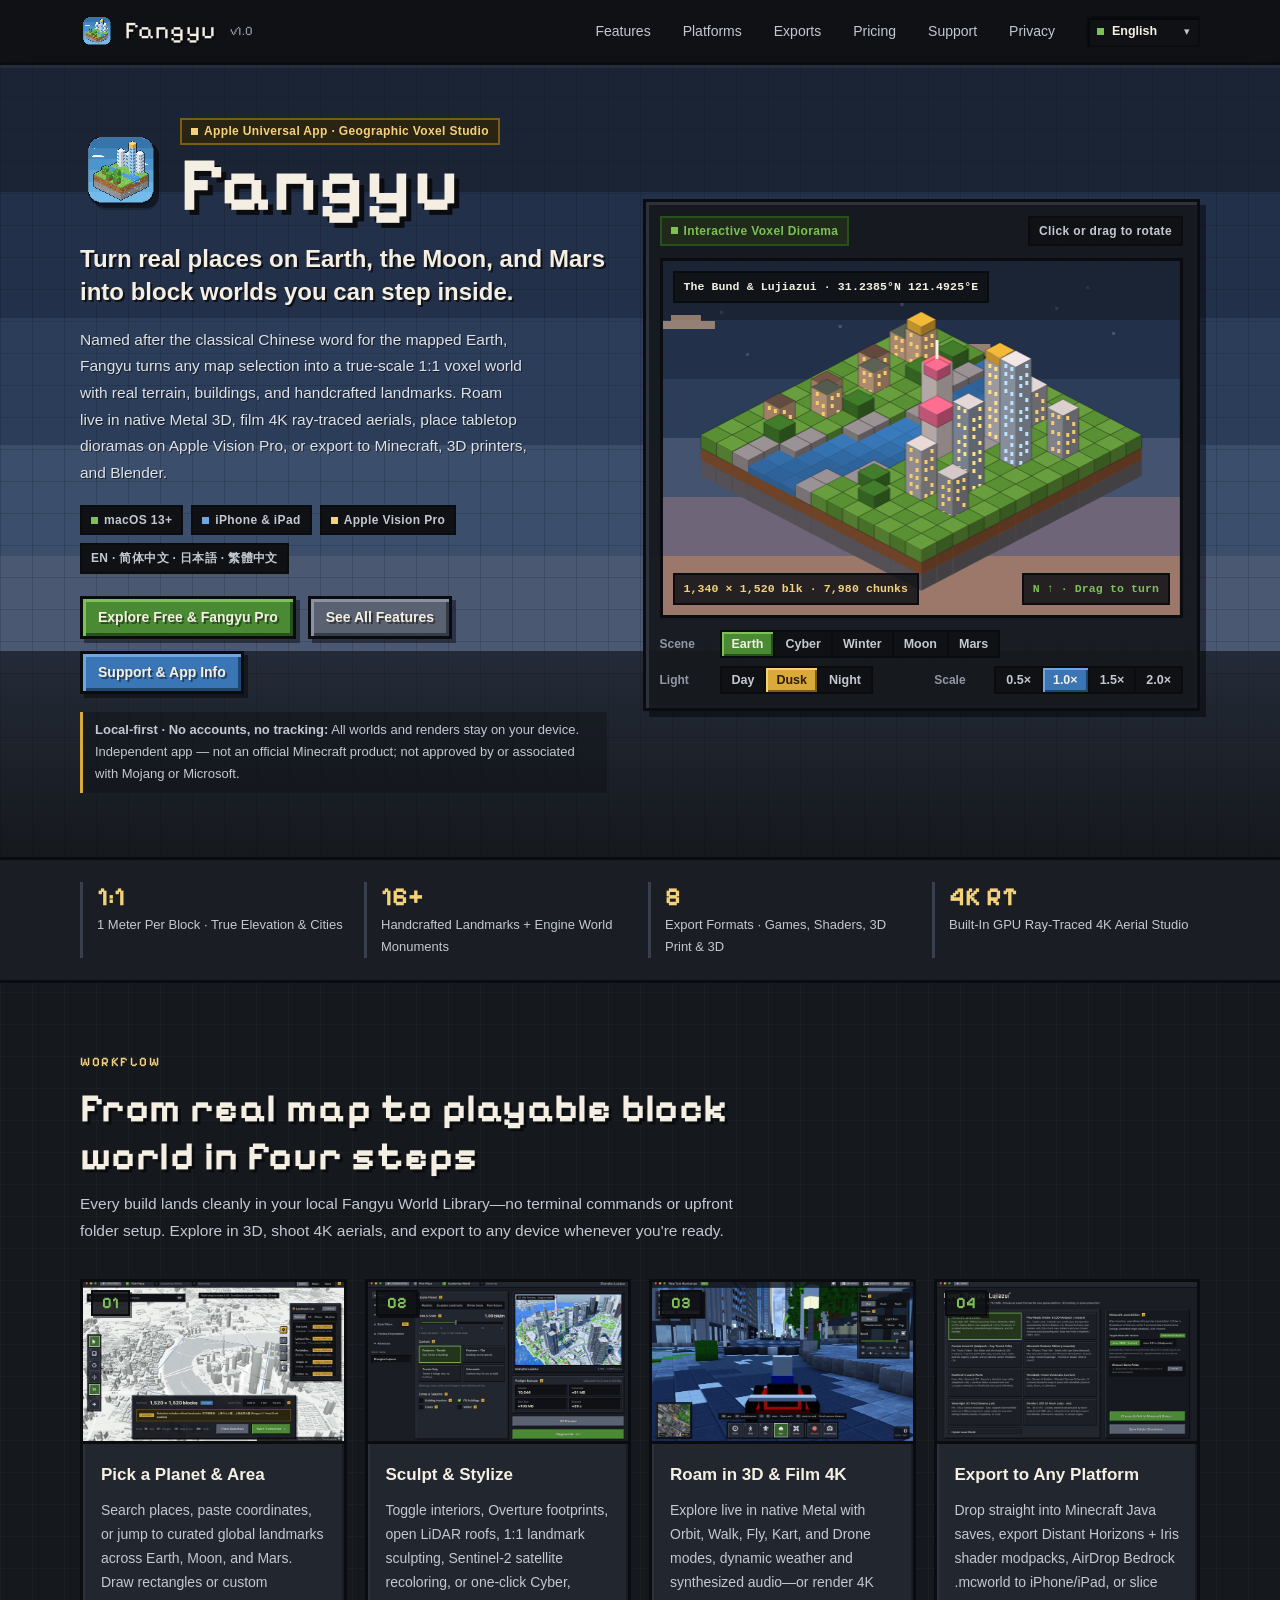
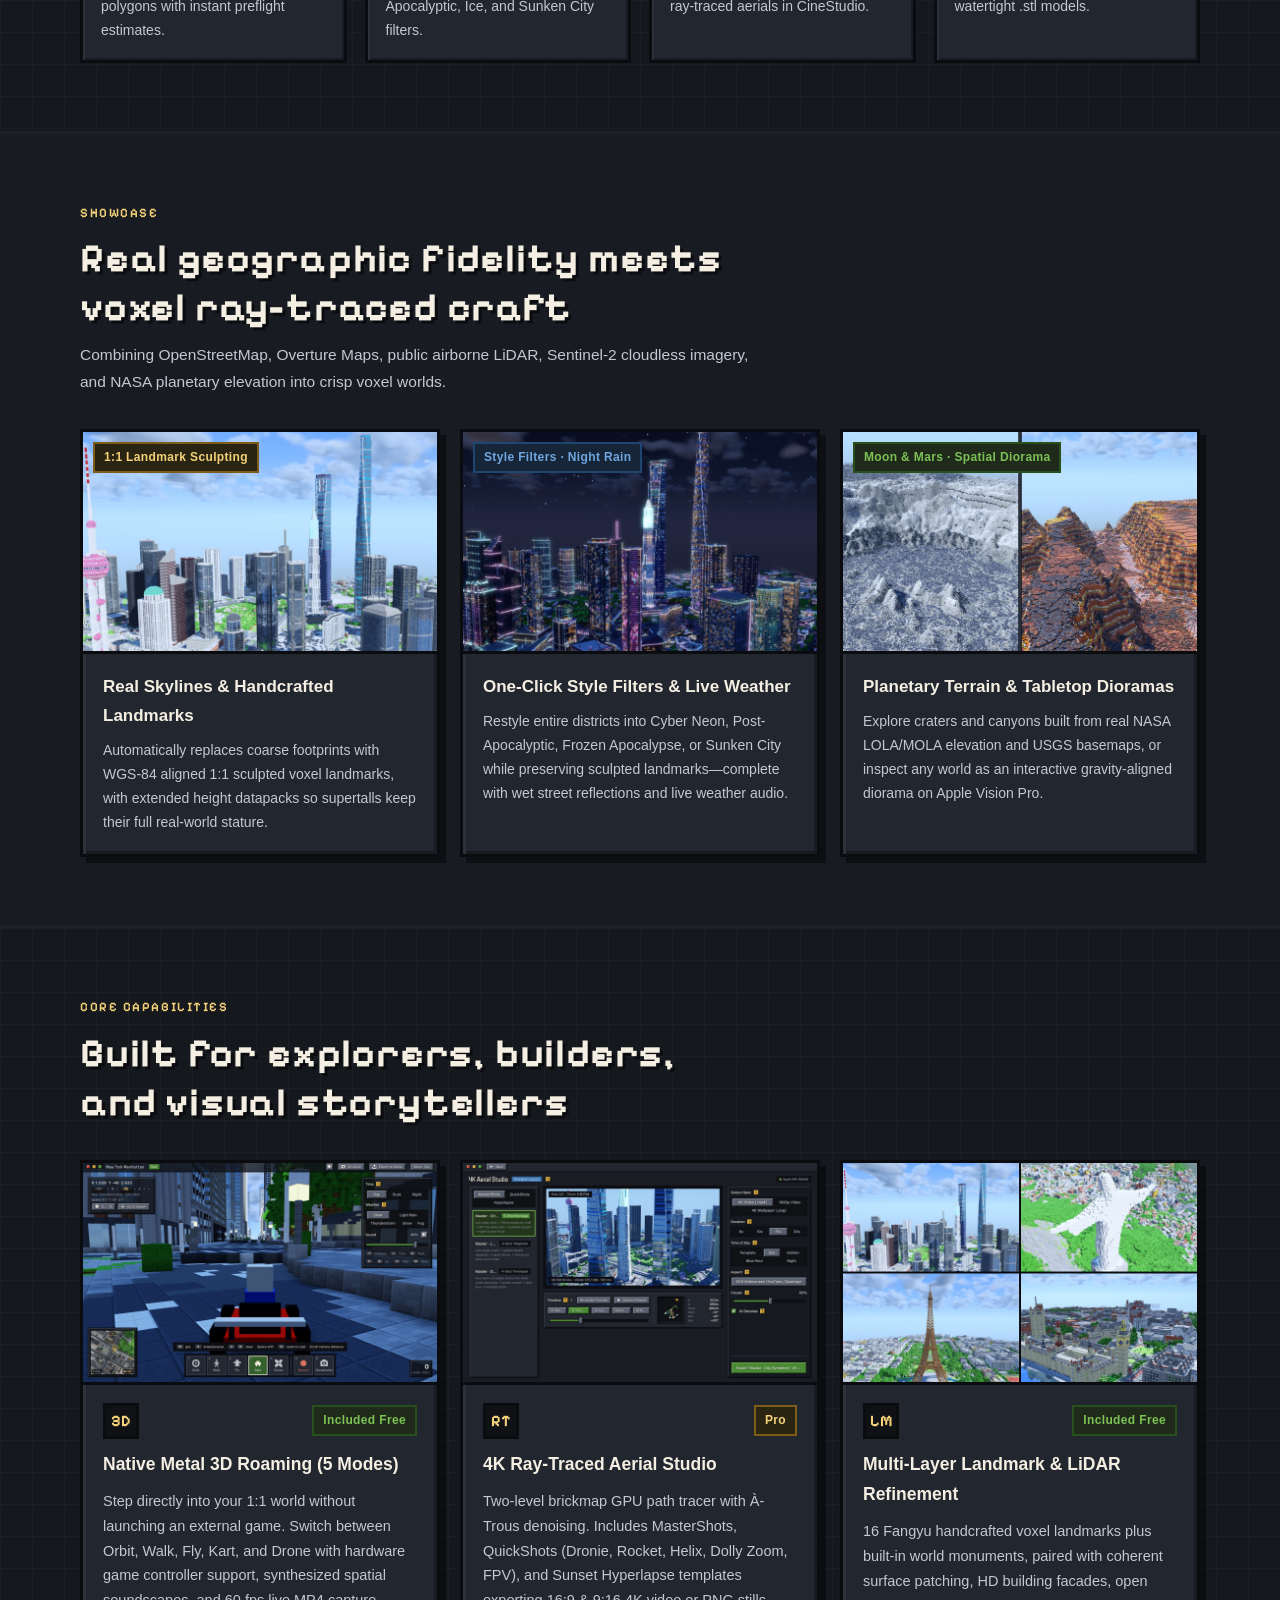
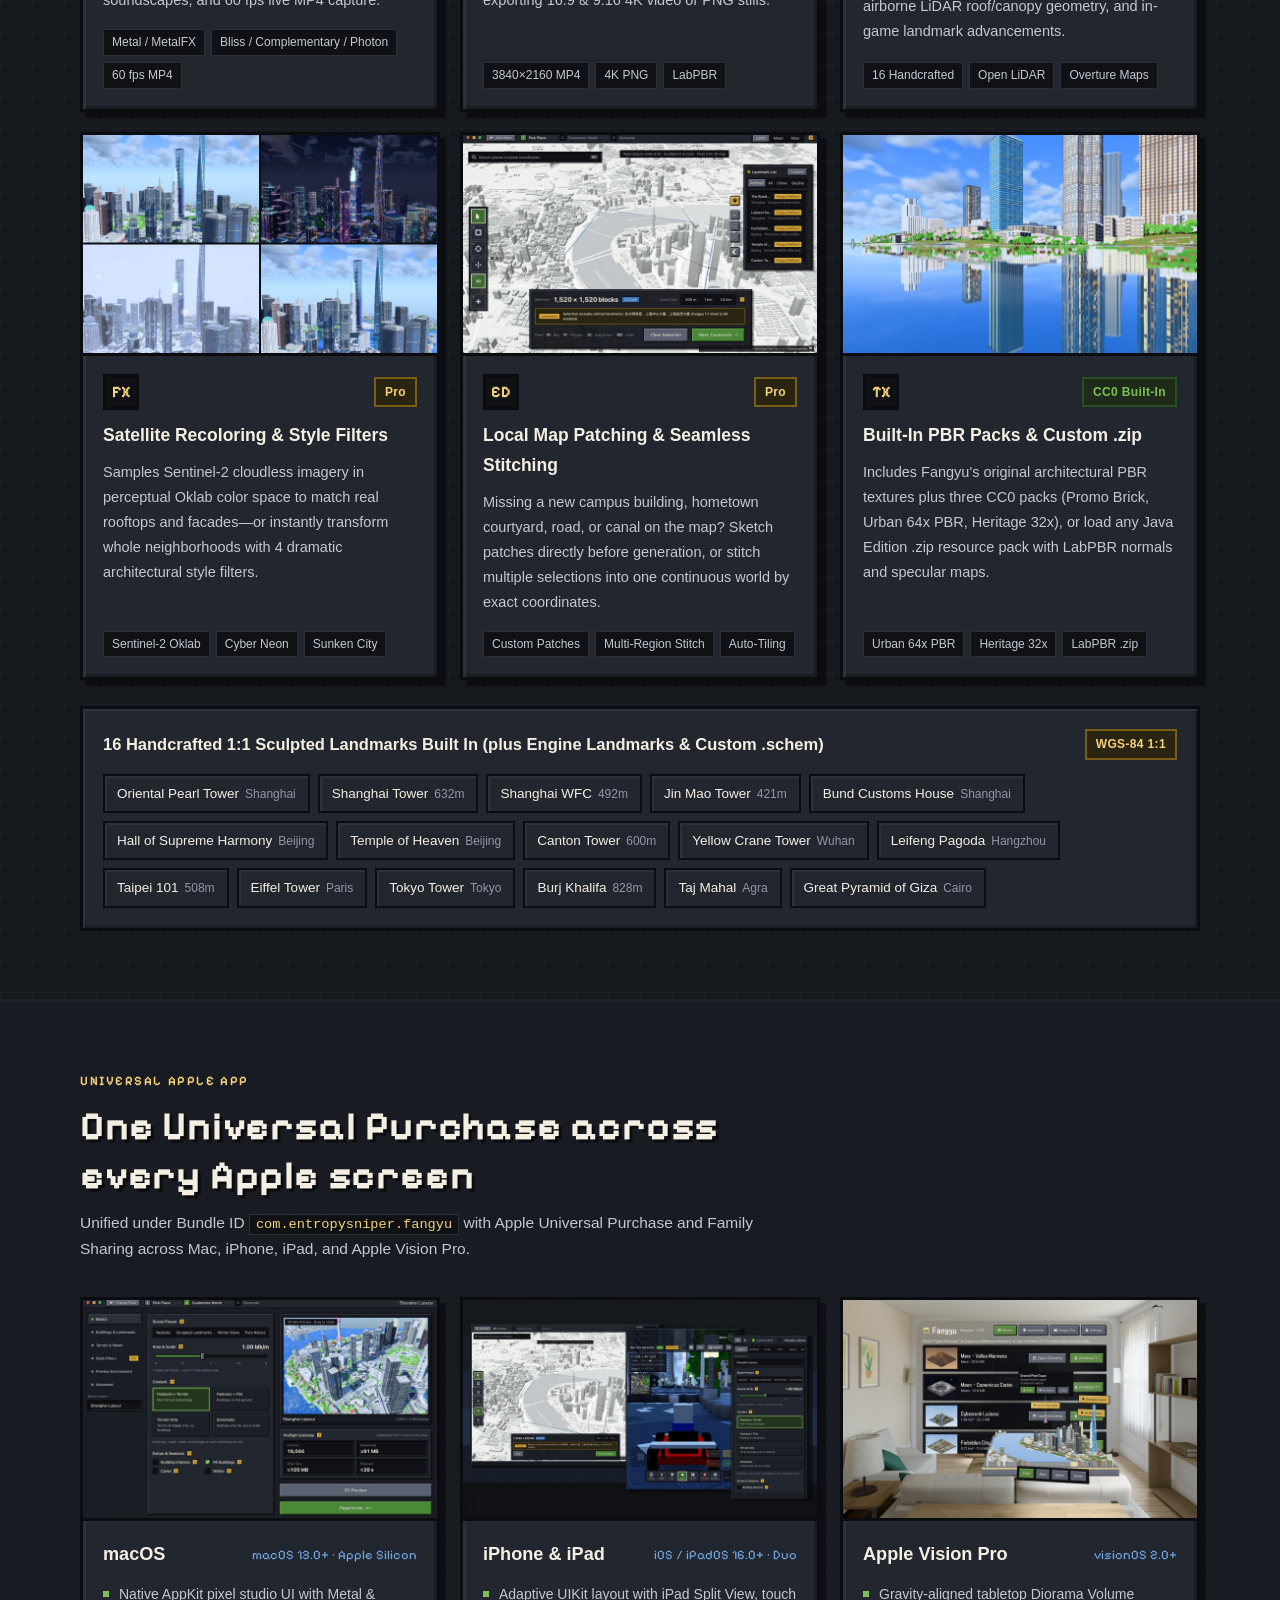
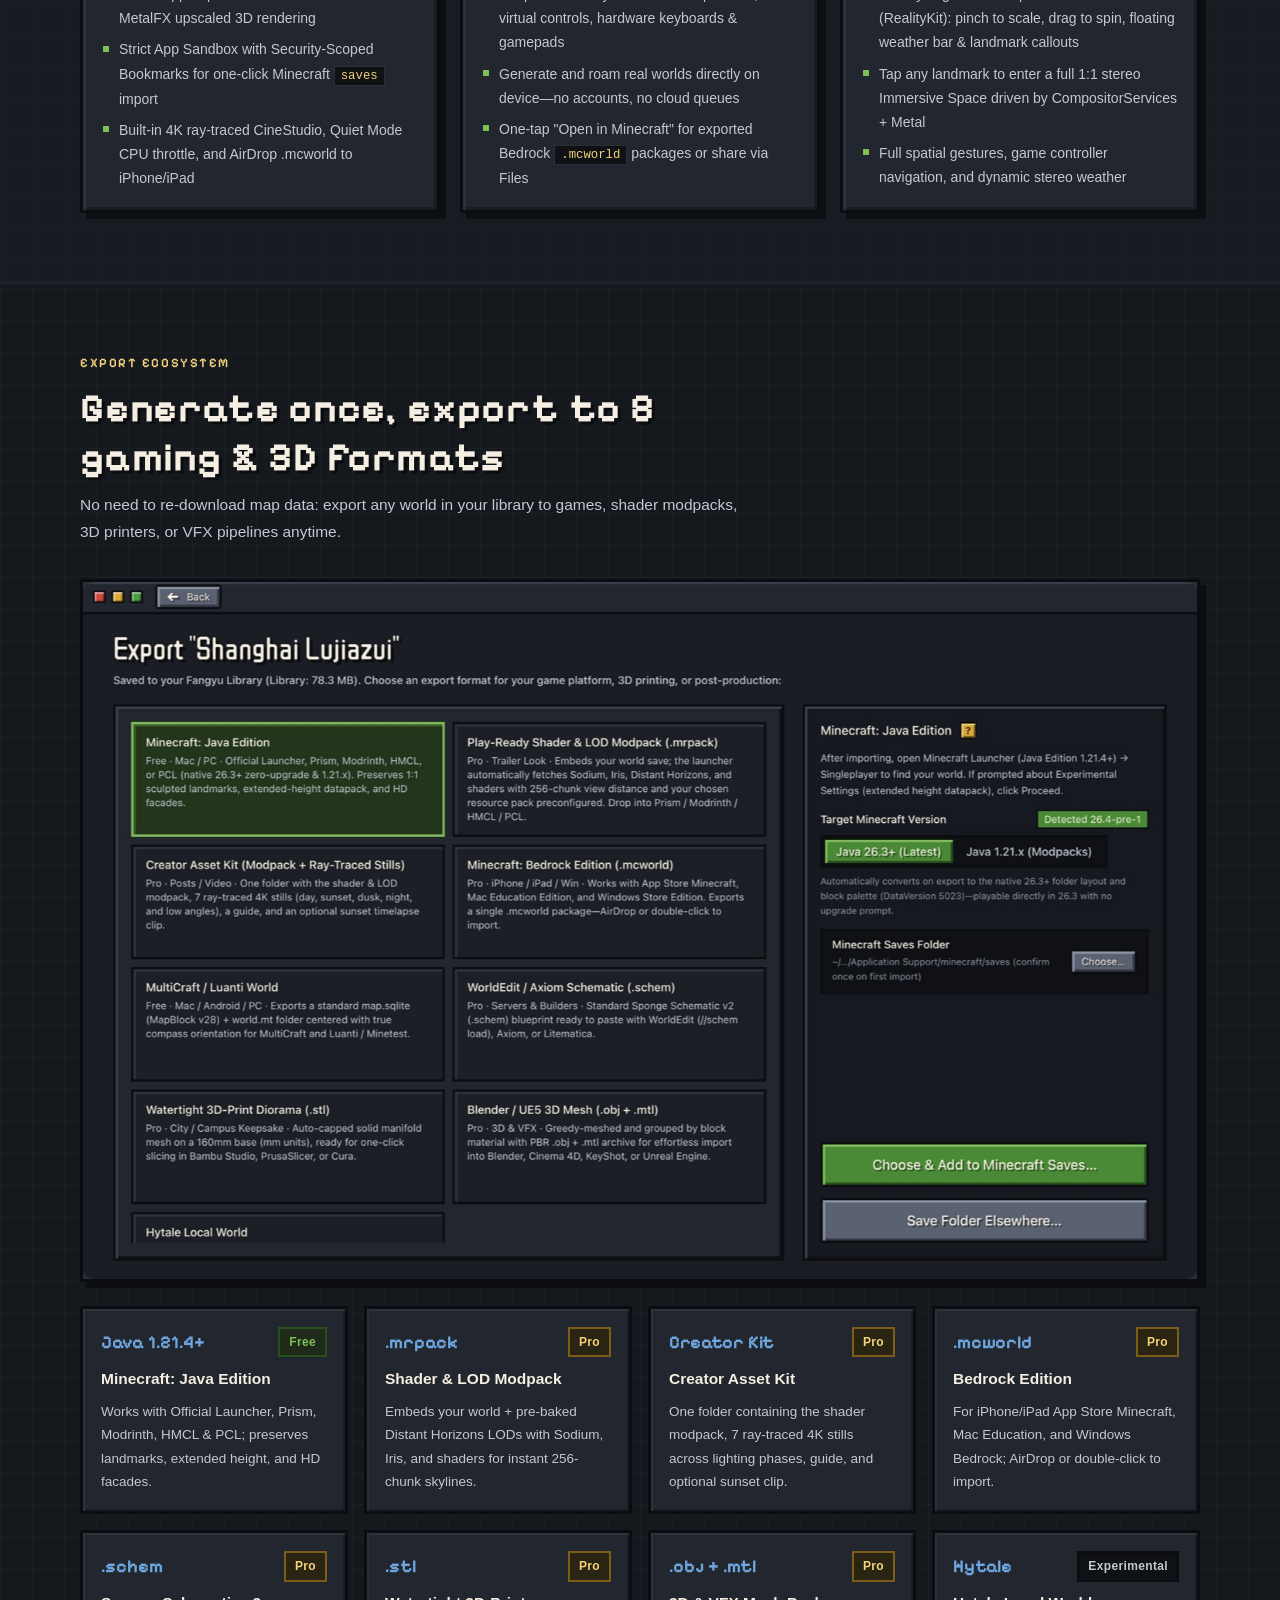
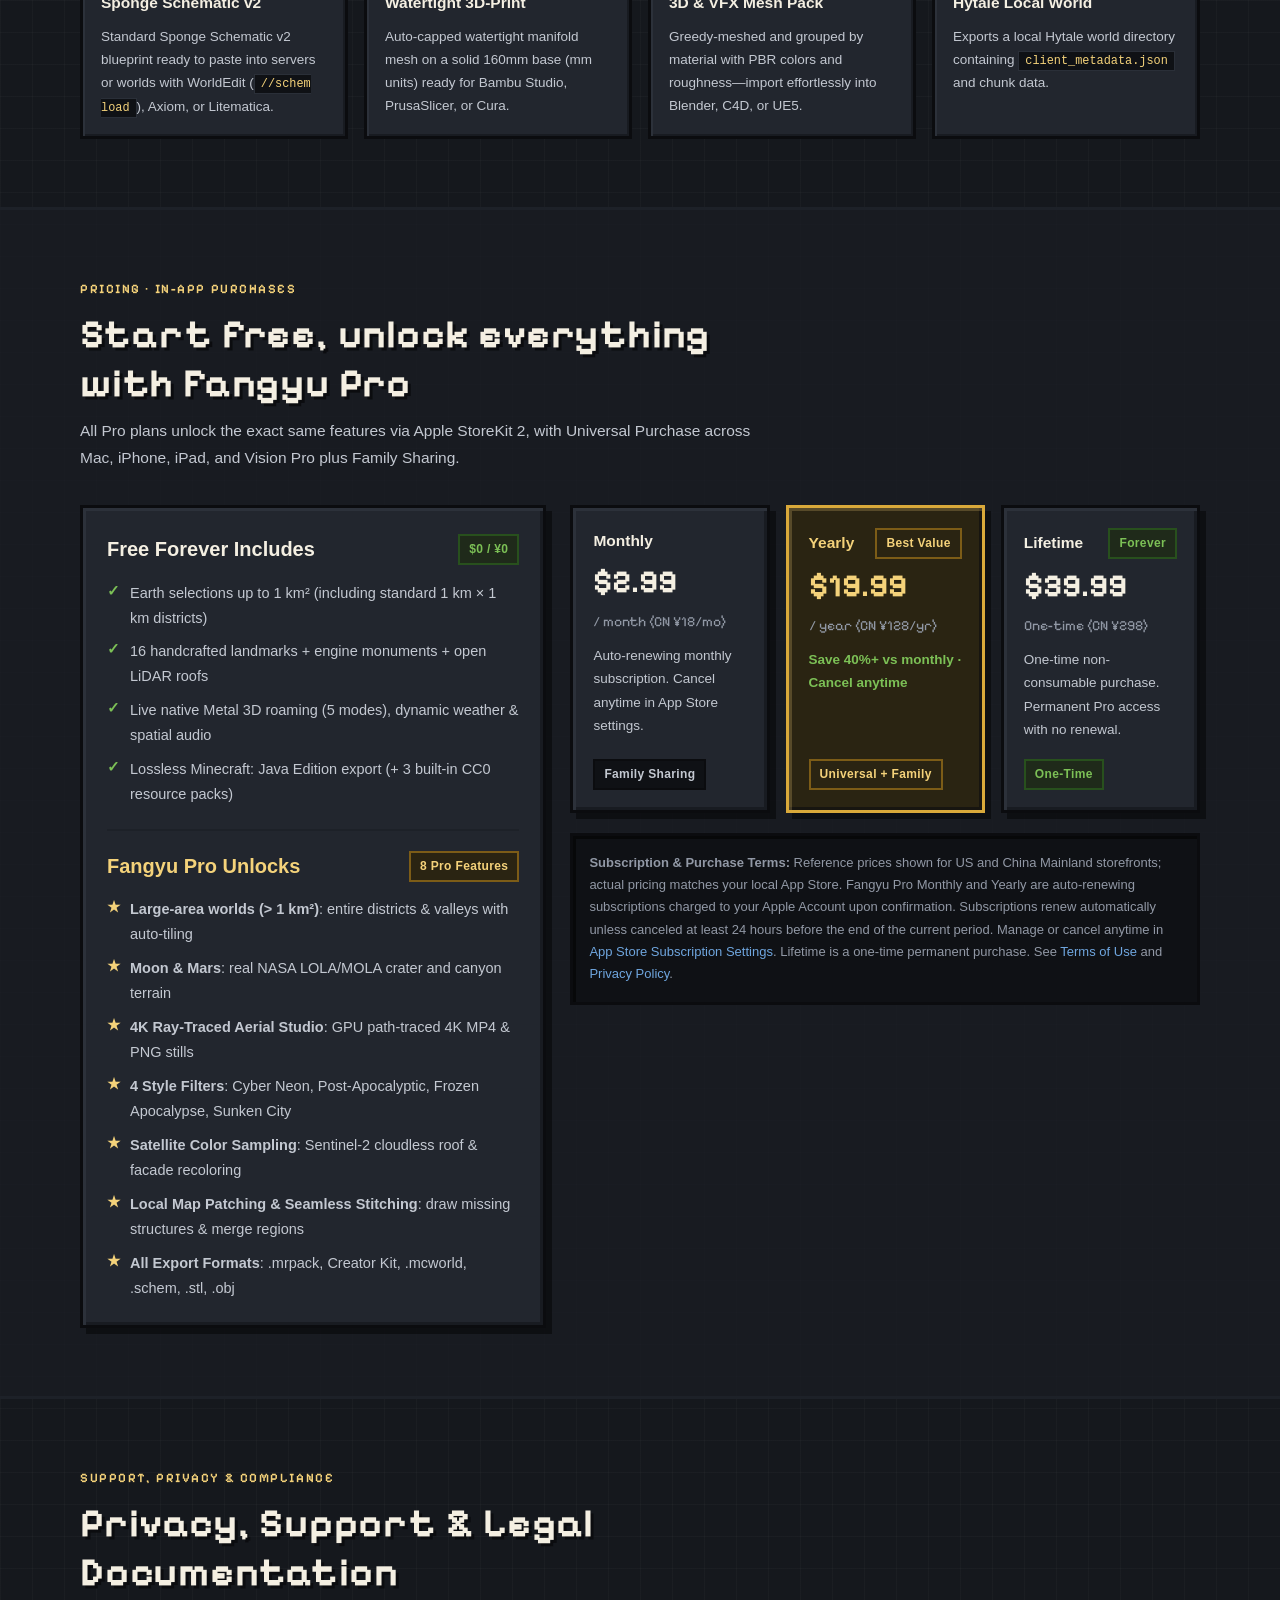
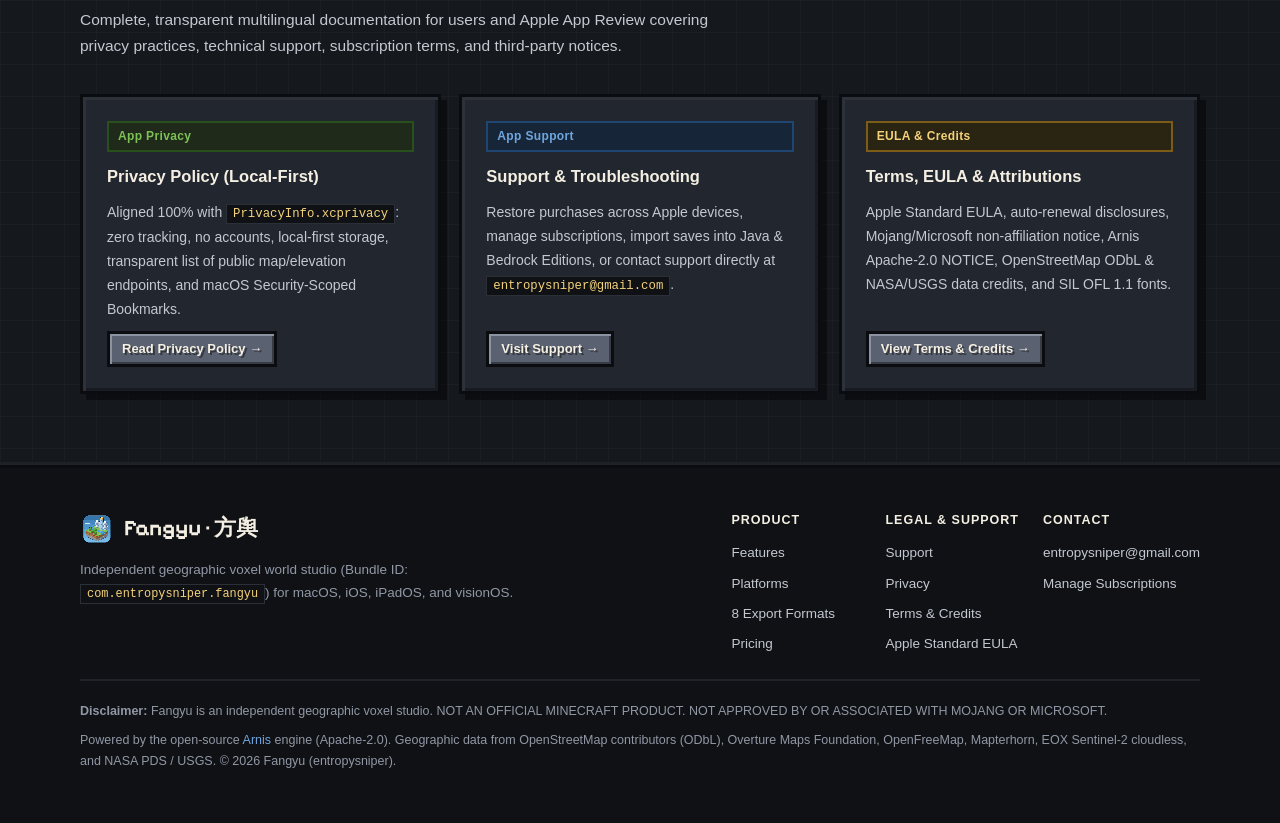
==== commit 300ba013: "feat(media): replace showcase renders and add real app screenshots across feature sections" ====
--- a/index.html
+++ b/index.html
@@ -174,24 +174,44 @@
 
         <ol class="steps-grid">
           <li class="px-panel-flat step-card">
-            <span class="step-num">01</span>
-            <h3 data-t="wf.s1.t">Pick a Planet &amp; Area</h3>
-            <p data-t="wf.s1.d">Search places, paste coordinates, or jump to curated global landmarks across Earth, Moon, and Mars. Draw rectangles or custom polygons with instant preflight estimates.</p>
+            <div class="step-shot">
+              <img src="./assets/feat-map-3d.jpg" alt="Fangyu live 3D map selection across Shanghai Lujiazui" loading="lazy" width="1440" height="900" data-zoom />
+              <span class="step-num">01</span>
+            </div>
+            <div class="step-body">
+              <h3 data-t="wf.s1.t">Pick a Planet &amp; Area</h3>
+              <p data-t="wf.s1.d">Search places, paste coordinates, or jump to curated global landmarks across Earth, Moon, and Mars. Draw rectangles or custom polygons with instant preflight estimates.</p>
+            </div>
           </li>
           <li class="px-panel-flat step-card">
-            <span class="step-num">02</span>
-            <h3 data-t="wf.s2.t">Sculpt &amp; Stylize</h3>
-            <p data-t="wf.s2.d">Toggle interiors, Overture footprints, open LiDAR roofs, 1:1 landmark sculpting, Sentinel-2 satellite recoloring, or one-click Cyber, Apocalyptic, Ice, and Sunken City filters.</p>
+            <div class="step-shot">
+              <img src="./assets/feat-customize.jpg" alt="Fangyu customize world parameters and interactive 3D mini preview" loading="lazy" width="1440" height="900" data-zoom />
+              <span class="step-num">02</span>
+            </div>
+            <div class="step-body">
+              <h3 data-t="wf.s2.t">Sculpt &amp; Stylize</h3>
+              <p data-t="wf.s2.d">Toggle interiors, Overture footprints, open LiDAR roofs, 1:1 landmark sculpting, Sentinel-2 satellite recoloring, or one-click Cyber, Apocalyptic, Ice, and Sunken City filters.</p>
+            </div>
           </li>
           <li class="px-panel-flat step-card">
-            <span class="step-num">03</span>
-            <h3 data-t="wf.s3.t">Roam in 3D &amp; Film 4K</h3>
-            <p data-t="wf.s3.d">Explore live in native Metal with Orbit, Walk, Fly, Kart, and Drone modes, dynamic weather and synthesized audio—or render 4K ray-traced aerials in CineStudio.</p>
+            <div class="step-shot">
+              <img src="./assets/feat-kart-roam.jpg" alt="Fangyu native Metal 3D street karting in New York Manhattan" loading="lazy" width="1440" height="900" data-zoom />
+              <span class="step-num">03</span>
+            </div>
+            <div class="step-body">
+              <h3 data-t="wf.s3.t">Roam in 3D &amp; Film 4K</h3>
+              <p data-t="wf.s3.d">Explore live in native Metal with Orbit, Walk, Fly, Kart, and Drone modes, dynamic weather and synthesized audio—or render 4K ray-traced aerials in CineStudio.</p>
+            </div>
           </li>
           <li class="px-panel-flat step-card">
-            <span class="step-num">04</span>
-            <h3 data-t="wf.s4.t">Export to Any Platform</h3>
-            <p data-t="wf.s4.d">Drop straight into Minecraft Java saves, export Distant Horizons + Iris shader modpacks, AirDrop Bedrock .mcworld to iPhone/iPad, or slice watertight .stl models.</p>
+            <div class="step-shot">
+              <img src="./assets/feat-export.jpg" alt="Fangyu multi-format export dialog supporting Java 26.3+, MultiCraft, Bedrock, STL and OBJ" loading="lazy" width="1440" height="900" data-zoom />
+              <span class="step-num">04</span>
+            </div>
+            <div class="step-body">
+              <h3 data-t="wf.s4.t">Export to Any Platform</h3>
+              <p data-t="wf.s4.d">Drop straight into Minecraft Java saves, export Distant Horizons + Iris shader modpacks, AirDrop Bedrock .mcworld to iPhone/iPad, or slice watertight .stl models.</p>
+            </div>
           </li>
         </ol>
       </div>
@@ -209,7 +229,7 @@
         <div class="gallery-grid">
           <article class="px-panel gallery-card">
             <div class="gallery-img-wrap">
-              <img src="./assets/showcase-bund.jpg" alt="Golden-hour voxel coastal skyline across a river" loading="lazy" width="1020" height="600" />
+              <img src="./assets/showcase-bund.jpg" alt="Real Fangyu 1:1 voxel render of Shanghai Lujiazui skyline with Oriental Pearl Tower and Shanghai Tower" loading="lazy" width="1440" height="900" data-zoom />
               <span class="px-badge px-badge-gold gallery-tag" data-t="gal.c1.tag">1:1 Landmark Sculpting</span>
             </div>
             <div class="gallery-body">
@@ -220,7 +240,7 @@
 
           <article class="px-panel gallery-card">
             <div class="gallery-img-wrap">
-              <img src="./assets/showcase-cyber.jpg" alt="Rain-slicked cyber neon voxel city at night" loading="lazy" width="1280" height="799" />
+              <img src="./assets/showcase-cyber.jpg" alt="Real Fangyu Cyberpunk Neon style filter render of Lujiazui skyline at night" loading="lazy" width="1440" height="900" data-zoom />
               <span class="px-badge px-badge-water gallery-tag" data-t="gal.c2.tag">Style Filters · Night Rain</span>
             </div>
             <div class="gallery-body">
@@ -231,7 +251,7 @@
 
           <article class="px-panel gallery-card">
             <div class="gallery-img-wrap">
-              <img src="./assets/showcase-planets.jpg" alt="Lunar crater and Martian canyon voxel tabletop diorama" loading="lazy" width="1280" height="799" />
+              <img src="./assets/showcase-planets.jpg" alt="Real Fangyu NASA orbital elevation renders of Moon Copernicus Crater and Mars Valles Marineris" loading="lazy" width="1440" height="900" data-zoom />
               <span class="px-badge px-badge-green gallery-tag" data-t="gal.c3.tag">Moon &amp; Mars · Spatial Diorama</span>
             </div>
             <div class="gallery-body">
@@ -253,74 +273,104 @@
 
         <div class="features-grid">
           <div class="px-panel feat-card">
-            <div class="feat-head">
-              <div class="feat-icon">3D</div>
-              <span class="px-badge px-badge-green" data-t="badge.free_inc">Included Free</span>
-            </div>
-            <h3 data-t="feat.f1.t">Native Metal 3D Roaming (5 Modes)</h3>
-            <p data-t="feat.f1.d">Step directly into your 1:1 world without launching an external game. Switch between Orbit, Walk, Fly, Kart, and Drone with hardware game controller support, synthesized spatial soundscapes, and 60 fps live MP4 capture.</p>
-            <div class="feat-tags">
-              <span>Metal / MetalFX</span><span>Bliss / Complementary / Photon</span><span>60 fps MP4</span>
+            <div class="feat-media">
+              <img src="./assets/feat-kart-roam.jpg" alt="Native Metal 3D street karting with minimap, compass, and 5 camera modes" loading="lazy" width="1440" height="900" data-zoom />
+            </div>
+            <div class="feat-body">
+              <div class="feat-head">
+                <div class="feat-icon">3D</div>
+                <span class="px-badge px-badge-green" data-t="badge.free_inc">Included Free</span>
+              </div>
+              <h3 data-t="feat.f1.t">Native Metal 3D Roaming (5 Modes)</h3>
+              <p data-t="feat.f1.d">Step directly into your 1:1 world without launching an external game. Switch between Orbit, Walk, Fly, Kart, and Drone with hardware game controller support, synthesized spatial soundscapes, and 60 fps live MP4 capture.</p>
+              <div class="feat-tags">
+                <span>Metal / MetalFX</span><span>Bliss / Complementary / Photon</span><span>60 fps MP4</span>
+              </div>
             </div>
           </div>
 
           <div class="px-panel feat-card">
-            <div class="feat-head">
-              <div class="feat-icon">RT</div>
-              <span class="px-badge px-badge-gold">Pro</span>
-            </div>
-            <h3 data-t="feat.f2.t">4K Ray-Traced Aerial Studio</h3>
-            <p data-t="feat.f2.d">Two-level brickmap GPU path tracer with À-Trous denoising. Includes MasterShots, QuickShots (Dronie, Rocket, Helix, Dolly Zoom, FPV), and Sunset Hyperlapse templates exporting 16:9 &amp; 9:16 4K video or PNG stills.</p>
-            <div class="feat-tags">
-              <span>3840×2160 MP4</span><span>4K PNG</span><span>LabPBR</span>
+            <div class="feat-media">
+              <img src="./assets/feat-cine-4k.jpg" alt="4K Metal hardware ray-traced aerial studio with MasterShots and flight radar" loading="lazy" width="1440" height="900" data-zoom />
+            </div>
+            <div class="feat-body">
+              <div class="feat-head">
+                <div class="feat-icon">RT</div>
+                <span class="px-badge px-badge-gold">Pro</span>
+              </div>
+              <h3 data-t="feat.f2.t">4K Ray-Traced Aerial Studio</h3>
+              <p data-t="feat.f2.d">Two-level brickmap GPU path tracer with À-Trous denoising. Includes MasterShots, QuickShots (Dronie, Rocket, Helix, Dolly Zoom, FPV), and Sunset Hyperlapse templates exporting 16:9 &amp; 9:16 4K video or PNG stills.</p>
+              <div class="feat-tags">
+                <span>3840×2160 MP4</span><span>4K PNG</span><span>LabPBR</span>
+              </div>
             </div>
           </div>
 
           <div class="px-panel feat-card">
-            <div class="feat-head">
-              <div class="feat-icon">LM</div>
-              <span class="px-badge px-badge-green" data-t="badge.free_inc">Included Free</span>
-            </div>
-            <h3 data-t="feat.f3.t">Multi-Layer Landmark &amp; LiDAR Refinement</h3>
-            <p data-t="feat.f3.d">16 Fangyu handcrafted voxel landmarks plus built-in world monuments, paired with coherent surface patching, HD building facades, open airborne LiDAR roof/canopy geometry, and in-game landmark advancements.</p>
-            <div class="feat-tags">
-              <span>16 Handcrafted</span><span>Open LiDAR</span><span>Overture Maps</span>
+            <div class="feat-media">
+              <img src="./assets/feat-landmarks-4x.jpg" alt="4 real Fangyu 1:1 landmarks: Shanghai Lujiazui, Rio Christ the Redeemer, Eiffel Tower, and Big Ben" loading="lazy" width="1440" height="900" data-zoom />
+            </div>
+            <div class="feat-body">
+              <div class="feat-head">
+                <div class="feat-icon">LM</div>
+                <span class="px-badge px-badge-green" data-t="badge.free_inc">Included Free</span>
+              </div>
+              <h3 data-t="feat.f3.t">Multi-Layer Landmark &amp; LiDAR Refinement</h3>
+              <p data-t="feat.f3.d">16 Fangyu handcrafted voxel landmarks plus built-in world monuments, paired with coherent surface patching, HD building facades, open airborne LiDAR roof/canopy geometry, and in-game landmark advancements.</p>
+              <div class="feat-tags">
+                <span>16 Handcrafted</span><span>Open LiDAR</span><span>Overture Maps</span>
+              </div>
             </div>
           </div>
 
           <div class="px-panel feat-card">
-            <div class="feat-head">
-              <div class="feat-icon">FX</div>
-              <span class="px-badge px-badge-gold">Pro</span>
-            </div>
-            <h3 data-t="feat.f4.t">Satellite Recoloring &amp; Style Filters</h3>
-            <p data-t="feat.f4.d">Samples Sentinel-2 cloudless imagery in perceptual Oklab color space to match real rooftops and facades—or instantly transform whole neighborhoods with 4 dramatic architectural style filters.</p>
-            <div class="feat-tags">
-              <span>Sentinel-2 Oklab</span><span>Cyber Neon</span><span>Sunken City</span>
+            <div class="feat-media">
+              <img src="./assets/feat-filters-4x.jpg" alt="4 Fangyu style filters compared side by side: Realistic, Cyberpunk Neon, Frozen Apocalypse, and Sunken City" loading="lazy" width="1440" height="900" data-zoom />
+            </div>
+            <div class="feat-body">
+              <div class="feat-head">
+                <div class="feat-icon">FX</div>
+                <span class="px-badge px-badge-gold">Pro</span>
+              </div>
+              <h3 data-t="feat.f4.t">Satellite Recoloring &amp; Style Filters</h3>
+              <p data-t="feat.f4.d">Samples Sentinel-2 cloudless imagery in perceptual Oklab color space to match real rooftops and facades—or instantly transform whole neighborhoods with 4 dramatic architectural style filters.</p>
+              <div class="feat-tags">
+                <span>Sentinel-2 Oklab</span><span>Cyber Neon</span><span>Sunken City</span>
+              </div>
             </div>
           </div>
 
           <div class="px-panel feat-card">
-            <div class="feat-head">
-              <div class="feat-icon">ED</div>
-              <span class="px-badge px-badge-gold">Pro</span>
-            </div>
-            <h3 data-t="feat.f5.t">Local Map Patching &amp; Seamless Stitching</h3>
-            <p data-t="feat.f5.d">Missing a new campus building, hometown courtyard, road, or canal on the map? Sketch patches directly before generation, or stitch multiple selections into one continuous world by exact coordinates.</p>
-            <div class="feat-tags">
-              <span>Custom Patches</span><span>Multi-Region Stitch</span><span>Auto-Tiling</span>
+            <div class="feat-media">
+              <img src="./assets/feat-map-3d.jpg" alt="Interactive 3D map selection with rectangle, polygon, and custom patch drawing tools" loading="lazy" width="1440" height="900" data-zoom />
+            </div>
+            <div class="feat-body">
+              <div class="feat-head">
+                <div class="feat-icon">ED</div>
+                <span class="px-badge px-badge-gold">Pro</span>
+              </div>
+              <h3 data-t="feat.f5.t">Local Map Patching &amp; Seamless Stitching</h3>
+              <p data-t="feat.f5.d">Missing a new campus building, hometown courtyard, road, or canal on the map? Sketch patches directly before generation, or stitch multiple selections into one continuous world by exact coordinates.</p>
+              <div class="feat-tags">
+                <span>Custom Patches</span><span>Multi-Region Stitch</span><span>Auto-Tiling</span>
+              </div>
             </div>
           </div>
 
           <div class="px-panel feat-card">
-            <div class="feat-head">
-              <div class="feat-icon">TX</div>
-              <span class="px-badge px-badge-green" data-t="badge.cc0">CC0 Built-In</span>
-            </div>
-            <h3 data-t="feat.f6.t">Built-In PBR Packs &amp; Custom .zip</h3>
-            <p data-t="feat.f6.d">Includes Fangyu's original architectural PBR textures plus three CC0 packs (Promo Brick, Urban 64x PBR, Heritage 32x), or load any Java Edition .zip resource pack with LabPBR normals and specular maps.</p>
-            <div class="feat-tags">
-              <span>Urban 64x PBR</span><span>Heritage 32x</span><span>LabPBR .zip</span>
+            <div class="feat-media">
+              <img src="./assets/feat-pbr-water.jpg" alt="Real Metal PBR rendering with reflective waterfront skyscrapers and cherry blossoms" loading="lazy" width="1440" height="900" data-zoom />
+            </div>
+            <div class="feat-body">
+              <div class="feat-head">
+                <div class="feat-icon">TX</div>
+                <span class="px-badge px-badge-green" data-t="badge.cc0">CC0 Built-In</span>
+              </div>
+              <h3 data-t="feat.f6.t">Built-In PBR Packs &amp; Custom .zip</h3>
+              <p data-t="feat.f6.d">Includes Fangyu's original architectural PBR textures plus three CC0 packs (Promo Brick, Urban 64x PBR, Heritage 32x), or load any Java Edition .zip resource pack with LabPBR normals and specular maps.</p>
+              <div class="feat-tags">
+                <span>Urban 64x PBR</span><span>Heritage 32x</span><span>LabPBR .zip</span>
+              </div>
             </div>
           </div>
         </div>
@@ -364,39 +414,54 @@
 
         <div class="platforms-grid">
           <div class="px-panel plat-card">
-            <div style="display: flex; justify-content: space-between; align-items: center;">
-              <h3>macOS</h3>
-              <span class="plat-req">macOS 13.0+ · Apple Silicon</span>
-            </div>
-            <ul class="plat-list">
-              <li data-t="plat.mac.1">Native AppKit pixel studio UI with Metal &amp; MetalFX upscaled 3D rendering</li>
-              <li data-t-html="plat.mac.2">Strict App Sandbox with Security-Scoped Bookmarks for one-click Minecraft <code>saves</code> import</li>
-              <li data-t="plat.mac.3">Built-in 4K ray-traced CineStudio, Quiet Mode CPU throttle, and AirDrop .mcworld to iPhone/iPad</li>
-            </ul>
+            <div class="plat-media">
+              <img src="./assets/feat-customize.jpg" alt="Fangyu native macOS AppKit pixel studio with live 3D mini preview" loading="lazy" width="1440" height="900" data-zoom />
+            </div>
+            <div class="plat-body">
+              <div style="display: flex; justify-content: space-between; align-items: center;">
+                <h3>macOS</h3>
+                <span class="plat-req">macOS 13.0+ · Apple Silicon</span>
+              </div>
+              <ul class="plat-list">
+                <li data-t="plat.mac.1">Native AppKit pixel studio UI with Metal &amp; MetalFX upscaled 3D rendering</li>
+                <li data-t-html="plat.mac.2">Strict App Sandbox with Security-Scoped Bookmarks for one-click Minecraft <code>saves</code> import</li>
+                <li data-t="plat.mac.3">Built-in 4K ray-traced CineStudio, Quiet Mode CPU throttle, and AirDrop .mcworld to iPhone/iPad</li>
+              </ul>
+            </div>
           </div>
 
           <div class="px-panel plat-card">
-            <div style="display: flex; justify-content: space-between; align-items: center;">
-              <h3>iPhone &amp; iPad</h3>
-              <span class="plat-req">iOS / iPadOS 16.0+</span>
-            </div>
-            <ul class="plat-list">
-              <li data-t="plat.ios.1">Adaptive UIKit layout with iPad Split View, touch virtual controls, hardware keyboards &amp; gamepads</li>
-              <li data-t="plat.ios.2">Generate and roam real worlds directly on device—no accounts, no cloud queues</li>
-              <li data-t-html="plat.ios.3">One-tap "Open in Minecraft" for exported Bedrock <code>.mcworld</code> packages or share via Files</li>
-            </ul>
+            <div class="plat-media">
+              <img src="./assets/plat-ios-duo-ipad.jpg" alt="Fangyu adaptive UIKit app running on iPad, iPhone Duo foldable, and iPhone" loading="lazy" width="1440" height="900" data-zoom />
+            </div>
+            <div class="plat-body">
+              <div style="display: flex; justify-content: space-between; align-items: center;">
+                <h3>iPhone &amp; iPad</h3>
+                <span class="plat-req">iOS / iPadOS 16.0+ · Duo</span>
+              </div>
+              <ul class="plat-list">
+                <li data-t="plat.ios.1">Adaptive UIKit layout with iPad Split View, touch virtual controls, hardware keyboards &amp; gamepads</li>
+                <li data-t="plat.ios.2">Generate and roam real worlds directly on device—no accounts, no cloud queues</li>
+                <li data-t-html="plat.ios.3">One-tap "Open in Minecraft" for exported Bedrock <code>.mcworld</code> packages or share via Files</li>
+              </ul>
+            </div>
           </div>
 
           <div class="px-panel plat-card">
-            <div style="display: flex; justify-content: space-between; align-items: center;">
-              <h3>Apple Vision Pro</h3>
-              <span class="plat-req">visionOS 2.0+</span>
-            </div>
-            <ul class="plat-list">
-              <li data-t="plat.vis.1">Gravity-aligned tabletop Diorama Volume (RealityKit): pinch to scale, drag to spin, floating weather bar &amp; landmark callouts</li>
-              <li data-t="plat.vis.2">Tap any landmark to enter a full 1:1 stereo Immersive Space driven by CompositorServices + Metal</li>
-              <li data-t="plat.vis.3">Full spatial gestures, game controller navigation, and dynamic stereo weather</li>
-            </ul>
+            <div class="plat-media">
+              <img src="./assets/plat-visionos.jpg" alt="Fangyu Apple Vision Pro volumetric 3D tabletop diorama of Shanghai Lujiazui with landmark pins and weather controls" loading="lazy" width="1440" height="900" data-zoom />
+            </div>
+            <div class="plat-body">
+              <div style="display: flex; justify-content: space-between; align-items: center;">
+                <h3>Apple Vision Pro</h3>
+                <span class="plat-req">visionOS 2.0+</span>
+              </div>
+              <ul class="plat-list">
+                <li data-t="plat.vis.1">Gravity-aligned tabletop Diorama Volume (RealityKit): pinch to scale, drag to spin, floating weather bar &amp; landmark callouts</li>
+                <li data-t="plat.vis.2">Tap any landmark to enter a full 1:1 stereo Immersive Space driven by CompositorServices + Metal</li>
+                <li data-t="plat.vis.3">Full spatial gestures, game controller navigation, and dynamic stereo weather</li>
+              </ul>
+            </div>
           </div>
         </div>
       </div>
@@ -409,6 +474,10 @@
           <span class="sec-eyebrow">EXPORT ECOSYSTEM</span>
           <h2 class="sec-title" data-t="exp.title">Generate once, export to 8 gaming &amp; 3D formats</h2>
           <p class="sec-desc" data-t="exp.desc">No need to re-download map data: export any world in your library to games, shader modpacks, 3D printers, or VFX pipelines anytime.</p>
+        </div>
+
+        <div class="px-panel export-hero-shot">
+          <img src="./assets/feat-export.jpg" alt="Fangyu export workbench: Minecraft Java 26.3+ zero-upgrade, 1.21.x, MultiCraft, Bedrock .mcworld, .mrpack, .schem, .stl, and .obj" loading="lazy" width="1440" height="900" data-zoom />
         </div>
 
         <div class="exports-grid">
--- a/assets/fangyu.css
+++ b/assets/fangyu.css
@@ -803,7 +803,48 @@
 .step-card {
   display: flex;
   flex-direction: column;
-  gap: 10px;
+  gap: 0;
+  padding: 0;
+  overflow: hidden;
+}
+
+.step-shot {
+  position: relative;
+  aspect-ratio: 16 / 10;
+  background: var(--well);
+  border-bottom: 3px solid var(--edge);
+  overflow: hidden;
+}
+
+.step-shot img {
+  width: 100%;
+  height: 100%;
+  object-fit: cover;
+  cursor: zoom-in;
+  transition: transform 0.3s ease;
+}
+
+.step-card:hover .step-shot img {
+  transform: scale(1.03);
+}
+
+.step-shot .step-num {
+  position: absolute;
+  top: 8px;
+  left: 8px;
+  font-size: 16px;
+  padding: 3px 9px;
+  background: rgba(15, 17, 21, 0.88);
+  border: 2px solid var(--edge);
+  box-shadow: 2px 2px 0 rgba(0, 0, 0, 0.55);
+}
+
+.step-body {
+  padding: 16px 18px 18px;
+  display: flex;
+  flex-direction: column;
+  gap: 8px;
+  flex: 1;
 }
 
 .step-num {
@@ -851,6 +892,7 @@
   width: 100%;
   height: 100%;
   object-fit: cover;
+  cursor: zoom-in;
   transition: transform 0.35s ease;
 }
 
@@ -892,7 +934,37 @@
 .feat-card {
   display: flex;
   flex-direction: column;
-  gap: 12px;
+  gap: 0;
+  padding: 0;
+  overflow: hidden;
+}
+
+.feat-media {
+  position: relative;
+  aspect-ratio: 16 / 10;
+  background: var(--well);
+  border-bottom: 3px solid var(--edge);
+  overflow: hidden;
+}
+
+.feat-media img {
+  width: 100%;
+  height: 100%;
+  object-fit: cover;
+  cursor: zoom-in;
+  transition: transform 0.35s ease;
+}
+
+.feat-card:hover .feat-media img {
+  transform: scale(1.03);
+}
+
+.feat-body {
+  padding: 18px 20px 20px;
+  display: flex;
+  flex-direction: column;
+  gap: 10px;
+  flex: 1;
 }
 
 .feat-head {
@@ -903,14 +975,14 @@
 }
 
 .feat-icon {
-  width: 40px;
-  height: 40px;
+  width: 36px;
+  height: 36px;
   display: grid;
   place-items: center;
   background: var(--well);
   border: 3px solid var(--edge);
   font-family: var(--font-num);
-  font-size: 18px;
+  font-size: 16px;
   font-weight: 700;
   color: var(--gold-hi);
   flex-shrink: 0;
@@ -943,6 +1015,25 @@
 }
 
 /* Export Formats Grid */
+.export-hero-shot {
+  padding: 0;
+  overflow: hidden;
+  margin-bottom: 24px;
+  background: var(--well);
+}
+
+.export-hero-shot img {
+  width: 100%;
+  height: auto;
+  display: block;
+  cursor: zoom-in;
+  transition: transform 0.35s ease;
+}
+
+.export-hero-shot:hover img {
+  transform: scale(1.012);
+}
+
 .exports-grid {
   display: grid;
   grid-template-columns: repeat(4, minmax(0, 1fr));
@@ -983,13 +1074,116 @@
 .plat-card {
   display: flex;
   flex-direction: column;
+  gap: 0;
+  padding: 0;
+  overflow: hidden;
+}
+
+.plat-media {
+  position: relative;
+  aspect-ratio: 16 / 10;
+  background: var(--well);
+  border-bottom: 3px solid var(--edge);
+  overflow: hidden;
+}
+
+.plat-media img {
+  width: 100%;
+  height: 100%;
+  object-fit: cover;
+  cursor: zoom-in;
+  transition: transform 0.35s ease;
+}
+
+.plat-card:hover .plat-media img {
+  transform: scale(1.03);
+}
+
+.plat-body {
+  padding: 18px 20px 20px;
+  display: flex;
+  flex-direction: column;
   gap: 12px;
+  flex: 1;
 }
 
 .plat-req {
   font-family: var(--font-num);
   font-size: 13px;
   color: var(--water-hi);
+}
+
+/* Pixel Image Lightbox */
+.fy-lightbox {
+  position: fixed;
+  inset: 0;
+  z-index: 200;
+  display: none;
+  align-items: center;
+  justify-content: center;
+  padding: 28px;
+  background: rgba(8, 10, 14, 0.88);
+  backdrop-filter: blur(8px);
+  -webkit-backdrop-filter: blur(8px);
+}
+
+.fy-lightbox.is-open {
+  display: flex;
+}
+
+.fy-lightbox-box {
+  position: relative;
+  max-width: min(1280px, 94vw);
+  max-height: 90vh;
+  display: flex;
+  flex-direction: column;
+  background: var(--panel);
+  border: 3px solid var(--edge);
+  box-shadow: inset 2px 2px 0 var(--panel-2), 0 24px 64px rgba(0, 0, 0, 0.72);
+}
+
+.fy-lightbox-img {
+  display: block;
+  max-width: min(1274px, calc(94vw - 6px));
+  max-height: calc(90vh - 56px);
+  width: auto;
+  height: auto;
+  object-fit: contain;
+  background: var(--well);
+}
+
+.fy-lightbox-bar {
+  display: flex;
+  align-items: center;
+  justify-content: space-between;
+  gap: 14px;
+  padding: 10px 14px;
+  border-top: 3px solid var(--edge);
+  background: var(--screen-bg);
+}
+
+.fy-lightbox-cap {
+  font-size: 13.5px;
+  color: var(--ink-2);
+  overflow: hidden;
+  text-overflow: ellipsis;
+  white-space: nowrap;
+}
+
+.fy-lightbox-close {
+  flex-shrink: 0;
+  font-family: var(--font-num);
+  font-size: 14px;
+  font-weight: 700;
+  padding: 4px 10px;
+  background: var(--stone);
+  color: var(--ink);
+  border: 2px solid var(--edge);
+  cursor: pointer;
+}
+
+.fy-lightbox-close:hover {
+  filter: brightness(1.12);
 }
 
 .plat-list {
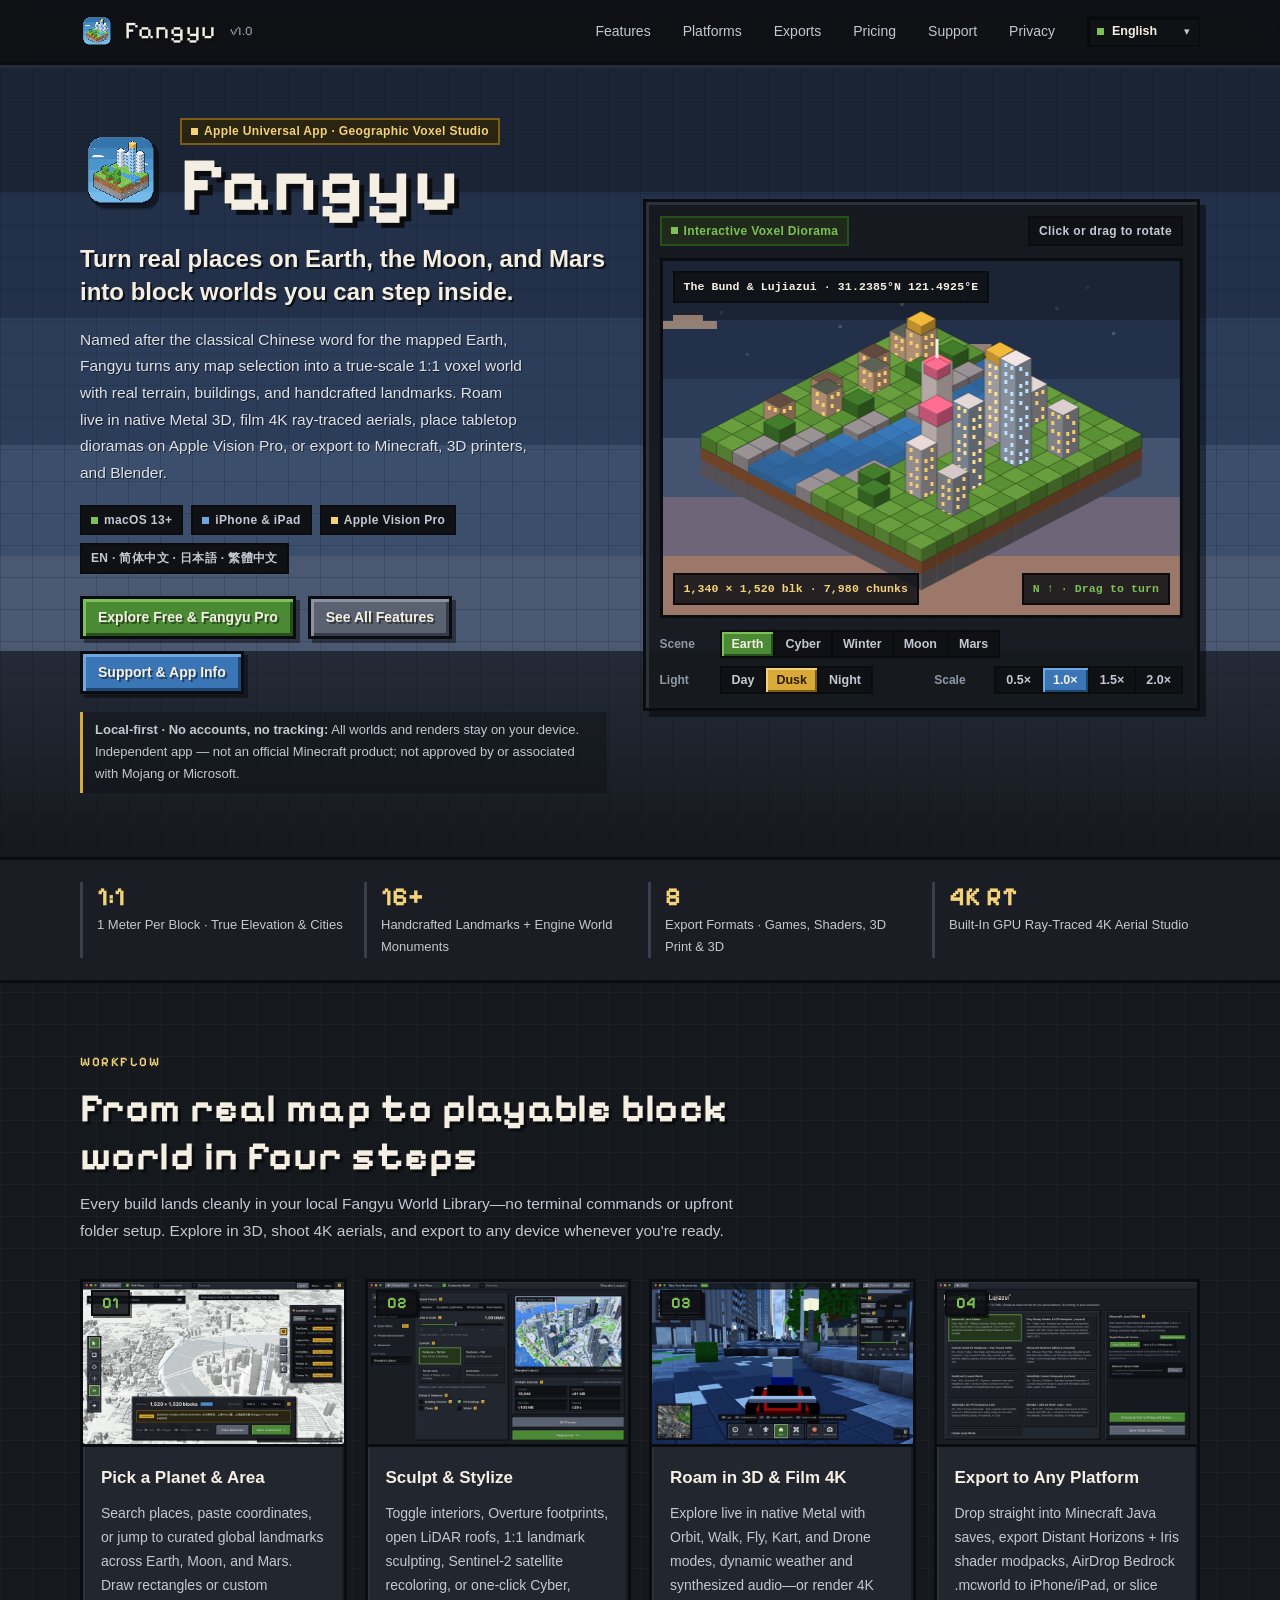
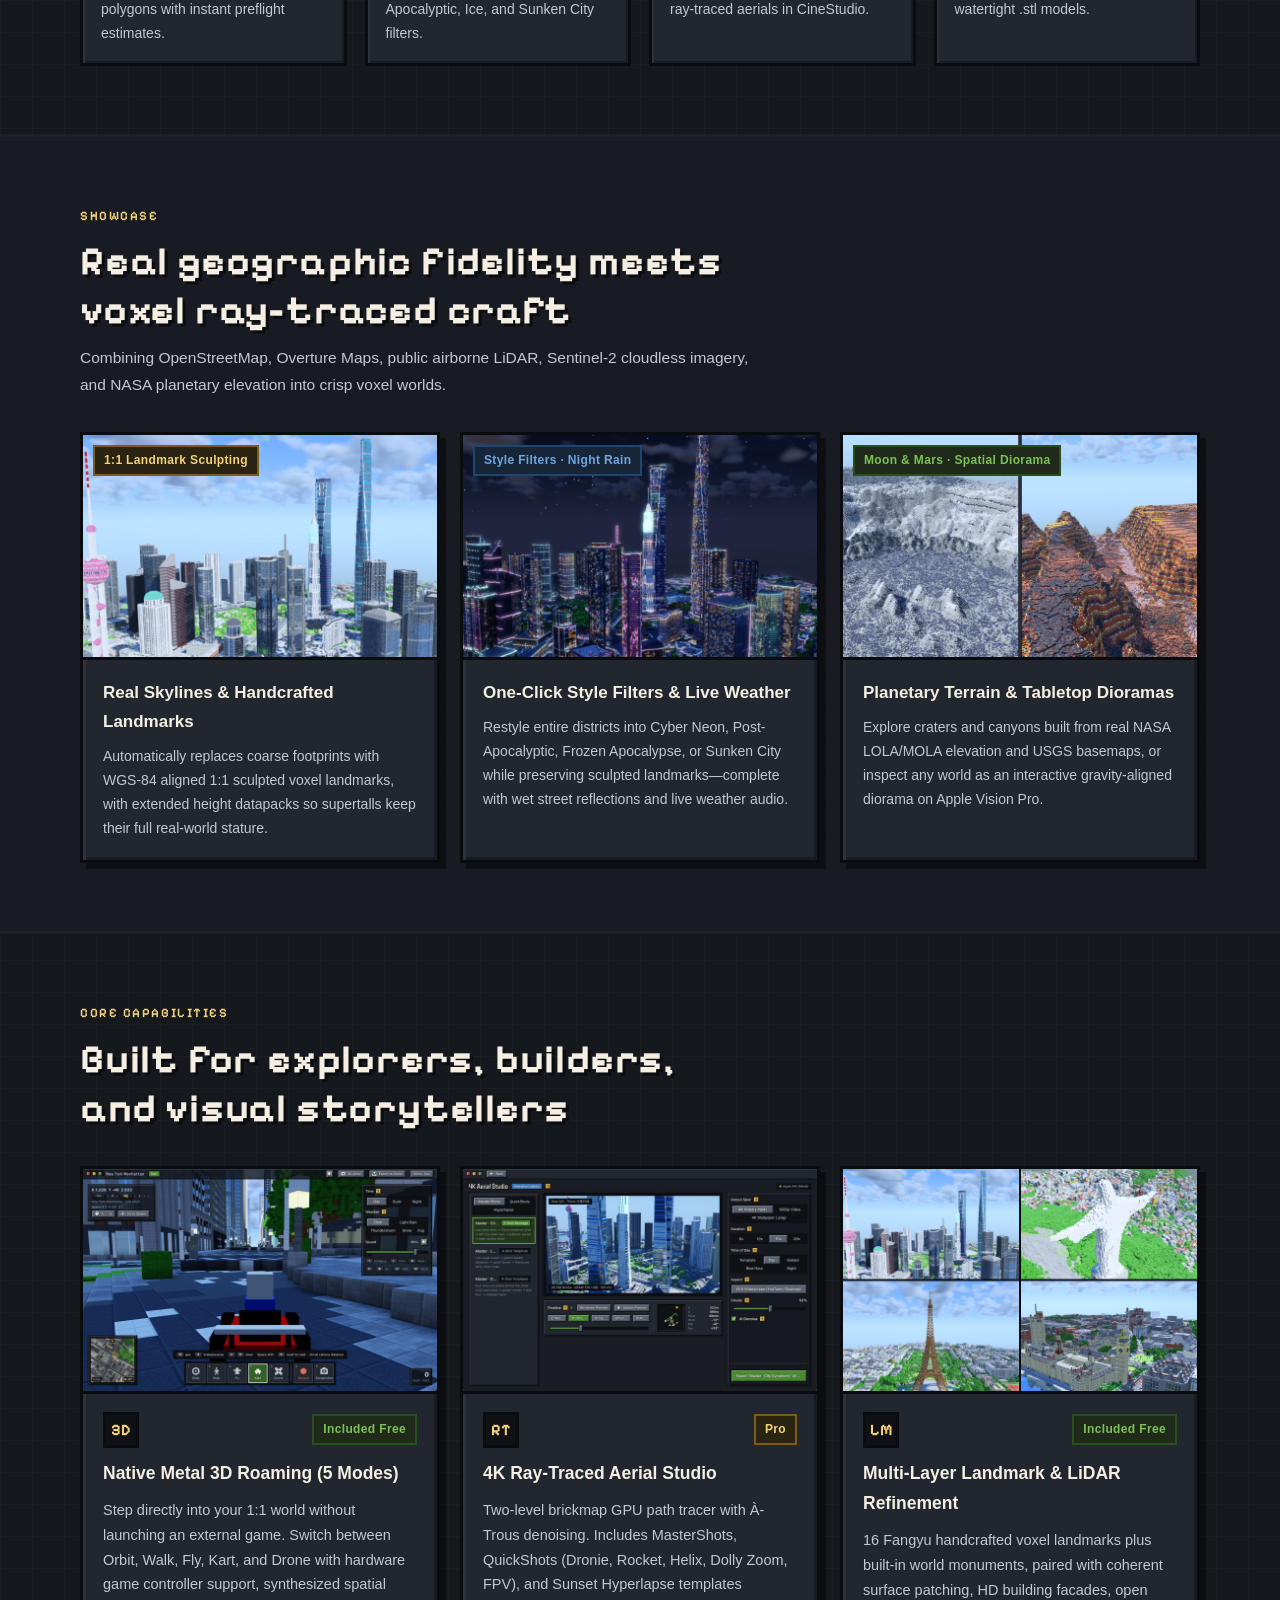
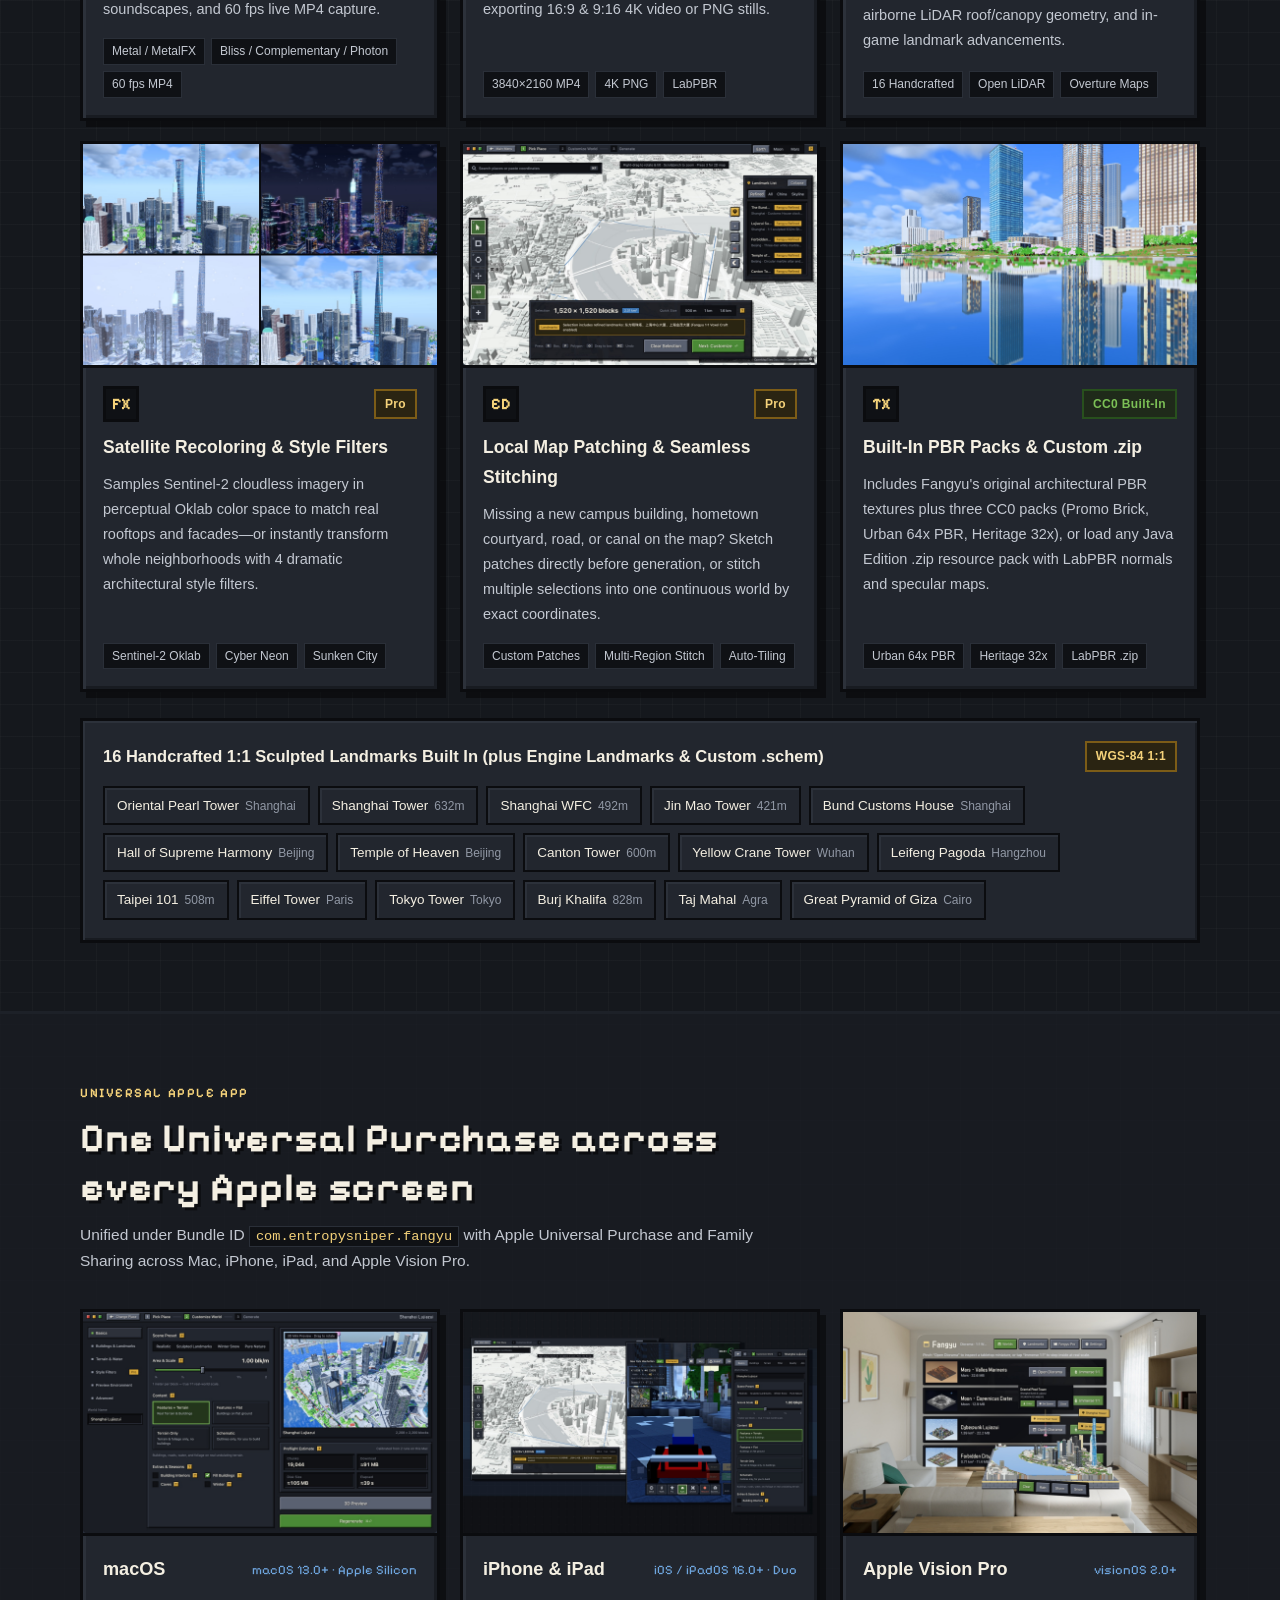
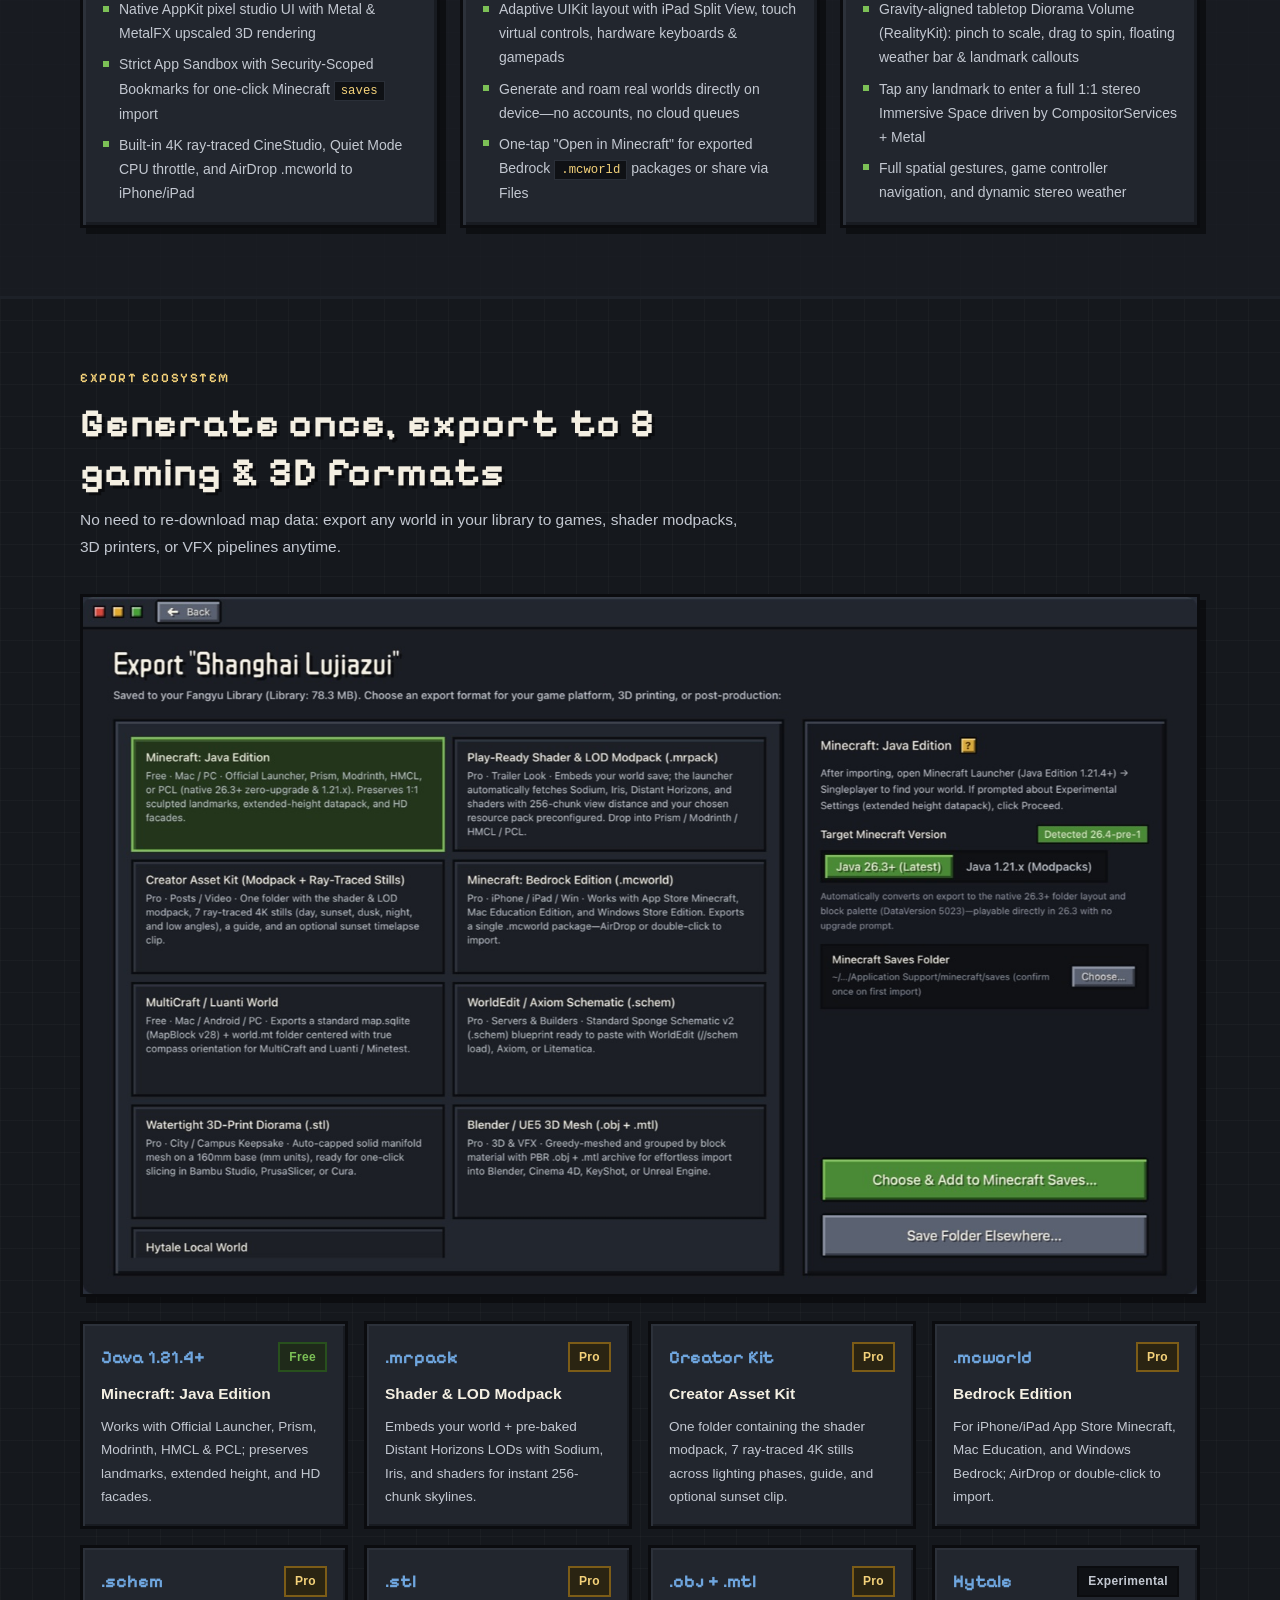
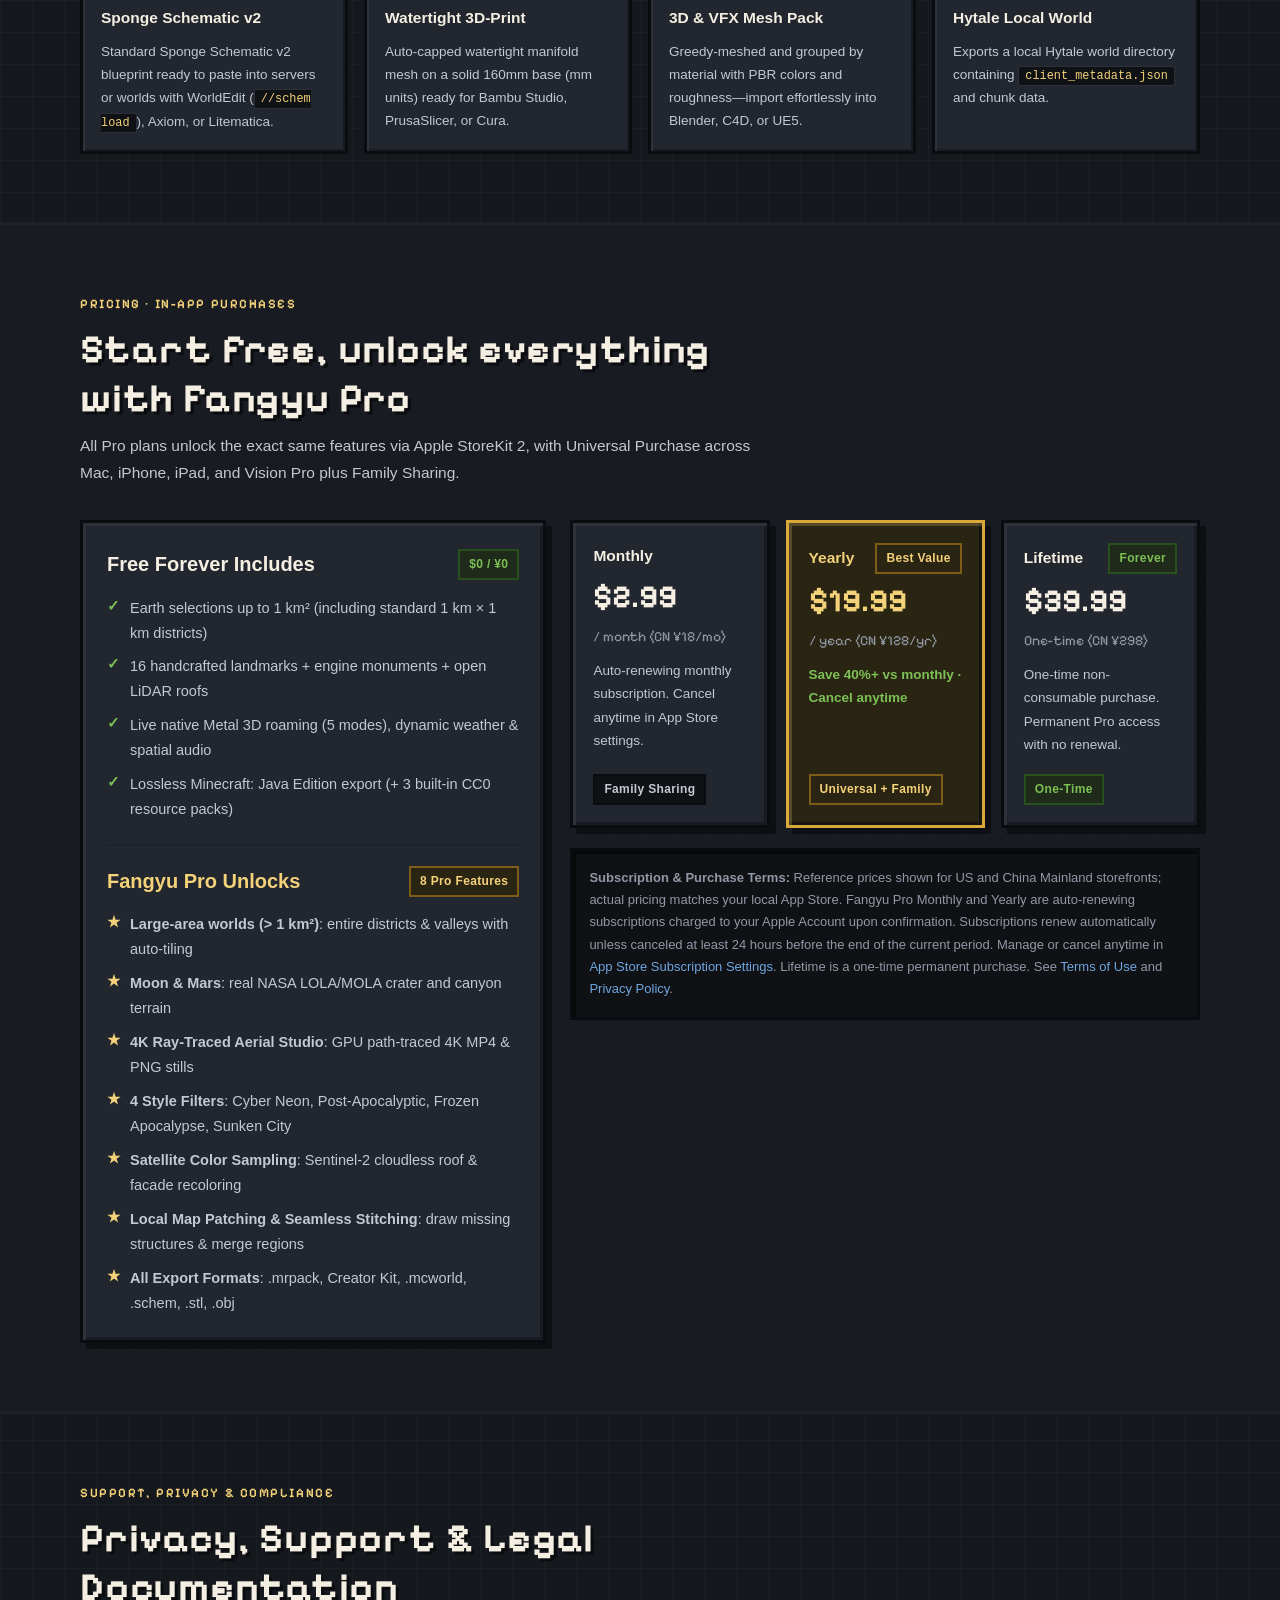
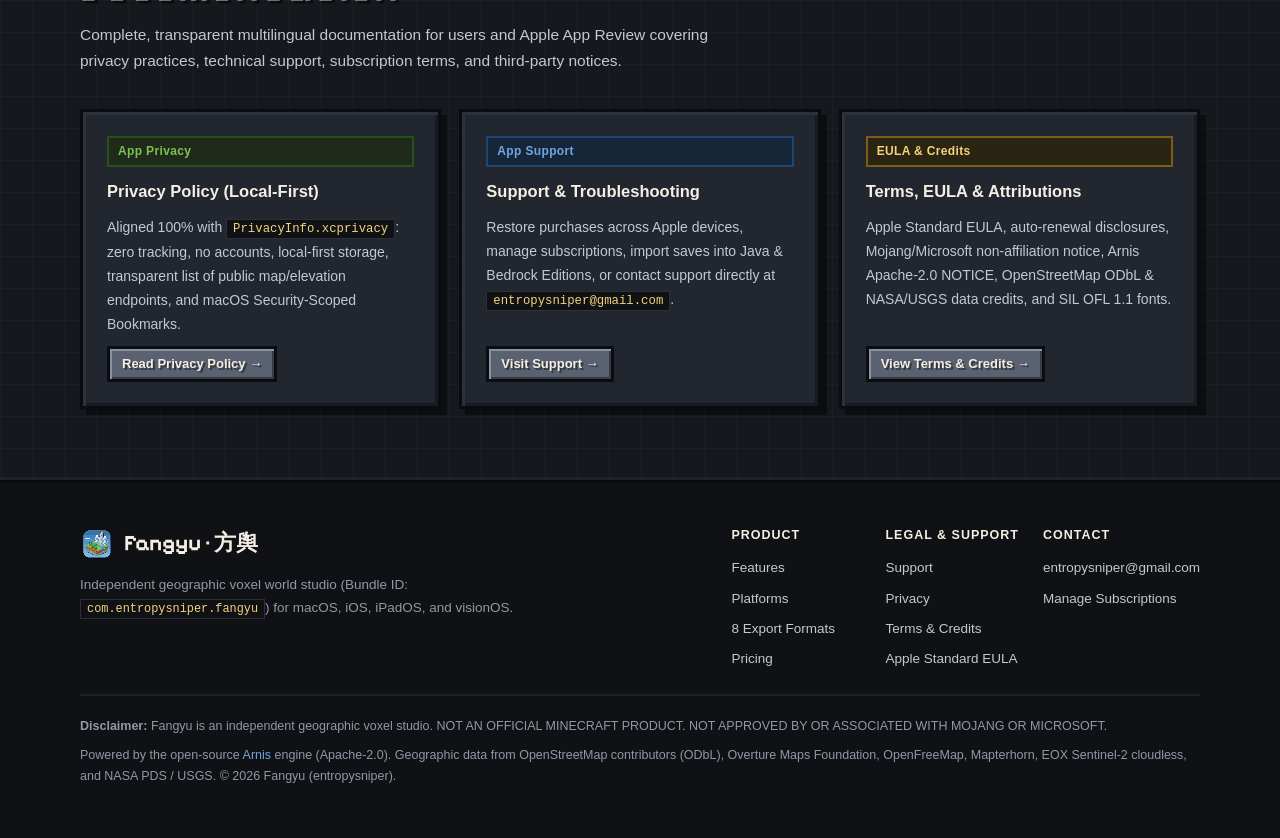
==== commit 7906fcd7: "fix(pages): enforce exact 16:10 image boxes, fix mobile card padding, and bust CSS/media cache" ====
--- a/index.html
+++ b/index.html
@@ -9,15 +9,15 @@
   <meta property="og:type" content="website" />
   <meta property="og:title" content="Fangyu — Turn Real Places Into Block Worlds" />
   <meta property="og:description" content="Select any place on Earth, the Moon, or Mars to build a 1:1 block world you can explore in native Metal 3D, film in 4K ray tracing, and export across platforms." />
-  <meta property="og:image" content="./assets/showcase-bund.jpg" />
+  <meta property="og:image" content="./assets/showcase-bund.jpg?v=20261127b" />
   <link rel="icon" type="image/png" href="./assets/favicon.png" />
   <link rel="apple-touch-icon" href="./assets/apple-touch-icon.png" />
   <link rel="preconnect" href="https://fonts.googleapis.com" />
   <link rel="preconnect" href="https://fonts.gstatic.com" crossorigin />
   <link href="https://fonts.googleapis.com/css2?family=Pixelify+Sans:wght@500;700&family=ZCOOL+QingKe+HuangYou&display=swap" rel="stylesheet" />
-  <link rel="stylesheet" href="./assets/fangyu.css" />
+  <link rel="stylesheet" href="./assets/fangyu.css?v=20261127b" />
   <script src="./assets/i18n-home.js"></script>
-  <script src="./assets/site.js"></script>
+  <script src="./assets/site.js?v=20261127b"></script>
 </head>
 <body>
 
@@ -229,7 +229,7 @@
         <div class="gallery-grid">
           <article class="px-panel gallery-card">
             <div class="gallery-img-wrap">
-              <img src="./assets/showcase-bund.jpg" alt="Real Fangyu 1:1 voxel render of Shanghai Lujiazui skyline with Oriental Pearl Tower and Shanghai Tower" loading="lazy" width="1440" height="900" data-zoom />
+              <img src="./assets/showcase-bund.jpg?v=20261127b" alt="Real Fangyu 1:1 voxel render of Shanghai Lujiazui skyline with Oriental Pearl Tower and Shanghai Tower" loading="lazy" width="1440" height="900" data-zoom />
               <span class="px-badge px-badge-gold gallery-tag" data-t="gal.c1.tag">1:1 Landmark Sculpting</span>
             </div>
             <div class="gallery-body">
@@ -240,7 +240,7 @@
 
           <article class="px-panel gallery-card">
             <div class="gallery-img-wrap">
-              <img src="./assets/showcase-cyber.jpg" alt="Real Fangyu Cyberpunk Neon style filter render of Lujiazui skyline at night" loading="lazy" width="1440" height="900" data-zoom />
+              <img src="./assets/showcase-cyber.jpg?v=20261127b" alt="Real Fangyu Cyberpunk Neon style filter render of Lujiazui skyline at night" loading="lazy" width="1440" height="900" data-zoom />
               <span class="px-badge px-badge-water gallery-tag" data-t="gal.c2.tag">Style Filters · Night Rain</span>
             </div>
             <div class="gallery-body">
@@ -251,7 +251,7 @@
 
           <article class="px-panel gallery-card">
             <div class="gallery-img-wrap">
-              <img src="./assets/showcase-planets.jpg" alt="Real Fangyu NASA orbital elevation renders of Moon Copernicus Crater and Mars Valles Marineris" loading="lazy" width="1440" height="900" data-zoom />
+              <img src="./assets/showcase-planets.jpg?v=20261127b" alt="Real Fangyu NASA orbital elevation renders of Moon Copernicus Crater and Mars Valles Marineris" loading="lazy" width="1440" height="900" data-zoom />
               <span class="px-badge px-badge-green gallery-tag" data-t="gal.c3.tag">Moon &amp; Mars · Spatial Diorama</span>
             </div>
             <div class="gallery-body">
--- a/assets/fangyu.css
+++ b/assets/fangyu.css
@@ -96,6 +96,7 @@
 
 img {
   max-width: 100%;
+  height: auto;
   display: block;
 }
 
@@ -810,13 +811,16 @@
 
 .step-shot {
   position: relative;
+  width: 100%;
   aspect-ratio: 16 / 10;
+  flex-shrink: 0;
   background: var(--well);
-  border-bottom: 3px solid var(--edge);
   overflow: hidden;
 }
 
 .step-shot img {
+  position: absolute;
+  inset: 0;
   width: 100%;
   height: 100%;
   object-fit: cover;
@@ -832,6 +836,7 @@
   position: absolute;
   top: 8px;
   left: 8px;
+  z-index: 1;
   font-size: 16px;
   padding: 3px 9px;
   background: rgba(15, 17, 21, 0.88);
@@ -841,6 +846,7 @@
 
 .step-body {
   padding: 16px 18px 18px;
+  border-top: 3px solid var(--edge);
   display: flex;
   flex-direction: column;
   gap: 8px;
@@ -882,13 +888,16 @@
 
 .gallery-img-wrap {
   position: relative;
+  width: 100%;
   aspect-ratio: 16 / 10;
+  flex-shrink: 0;
   background: var(--well);
-  border-bottom: 3px solid var(--edge);
   overflow: hidden;
 }
 
 .gallery-img-wrap img {
+  position: absolute;
+  inset: 0;
   width: 100%;
   height: 100%;
   object-fit: cover;
@@ -904,10 +913,12 @@
   position: absolute;
   top: 10px;
   left: 10px;
+  z-index: 1;
 }
 
 .gallery-body {
   padding: 18px 20px 20px;
+  border-top: 3px solid var(--edge);
   display: flex;
   flex-direction: column;
   gap: 8px;
@@ -941,13 +952,16 @@
 
 .feat-media {
   position: relative;
+  width: 100%;
   aspect-ratio: 16 / 10;
+  flex-shrink: 0;
   background: var(--well);
-  border-bottom: 3px solid var(--edge);
   overflow: hidden;
 }
 
 .feat-media img {
+  position: absolute;
+  inset: 0;
   width: 100%;
   height: 100%;
   object-fit: cover;
@@ -961,6 +975,7 @@
 
 .feat-body {
   padding: 18px 20px 20px;
+  border-top: 3px solid var(--edge);
   display: flex;
   flex-direction: column;
   gap: 10px;
@@ -1081,13 +1096,16 @@
 
 .plat-media {
   position: relative;
+  width: 100%;
   aspect-ratio: 16 / 10;
+  flex-shrink: 0;
   background: var(--well);
-  border-bottom: 3px solid var(--edge);
   overflow: hidden;
 }
 
 .plat-media img {
+  position: absolute;
+  inset: 0;
   width: 100%;
   height: 100%;
   object-fit: cover;
@@ -1101,6 +1119,7 @@
 
 .plat-body {
   padding: 18px 20px 20px;
+  border-top: 3px solid var(--edge);
   display: flex;
   flex-direction: column;
   gap: 12px;
@@ -1629,6 +1648,13 @@
     padding: 18px;
   }
 
+  .px-panel.gallery-card,
+  .px-panel.feat-card,
+  .px-panel.plat-card,
+  .px-panel.export-hero-shot {
+    padding: 0;
+  }
+
   .diorama-hud-br {
     display: none;
   }
